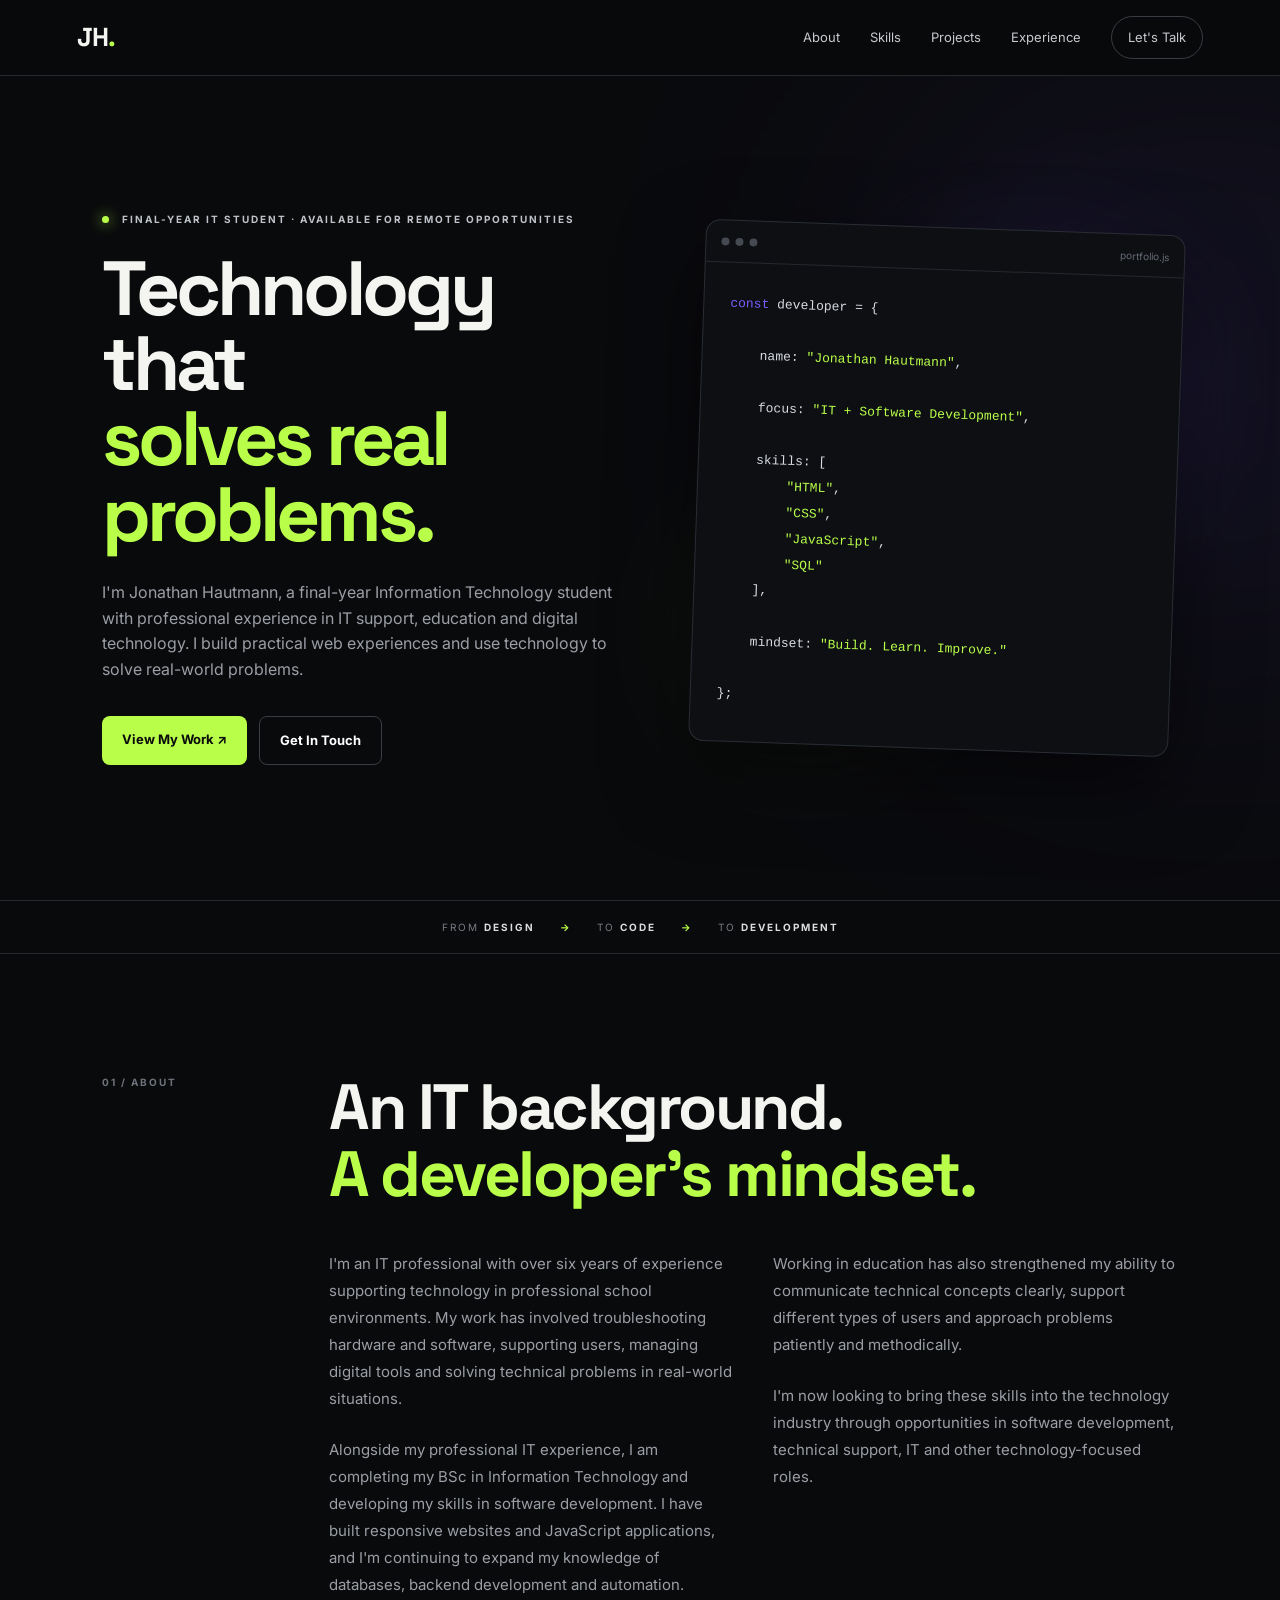
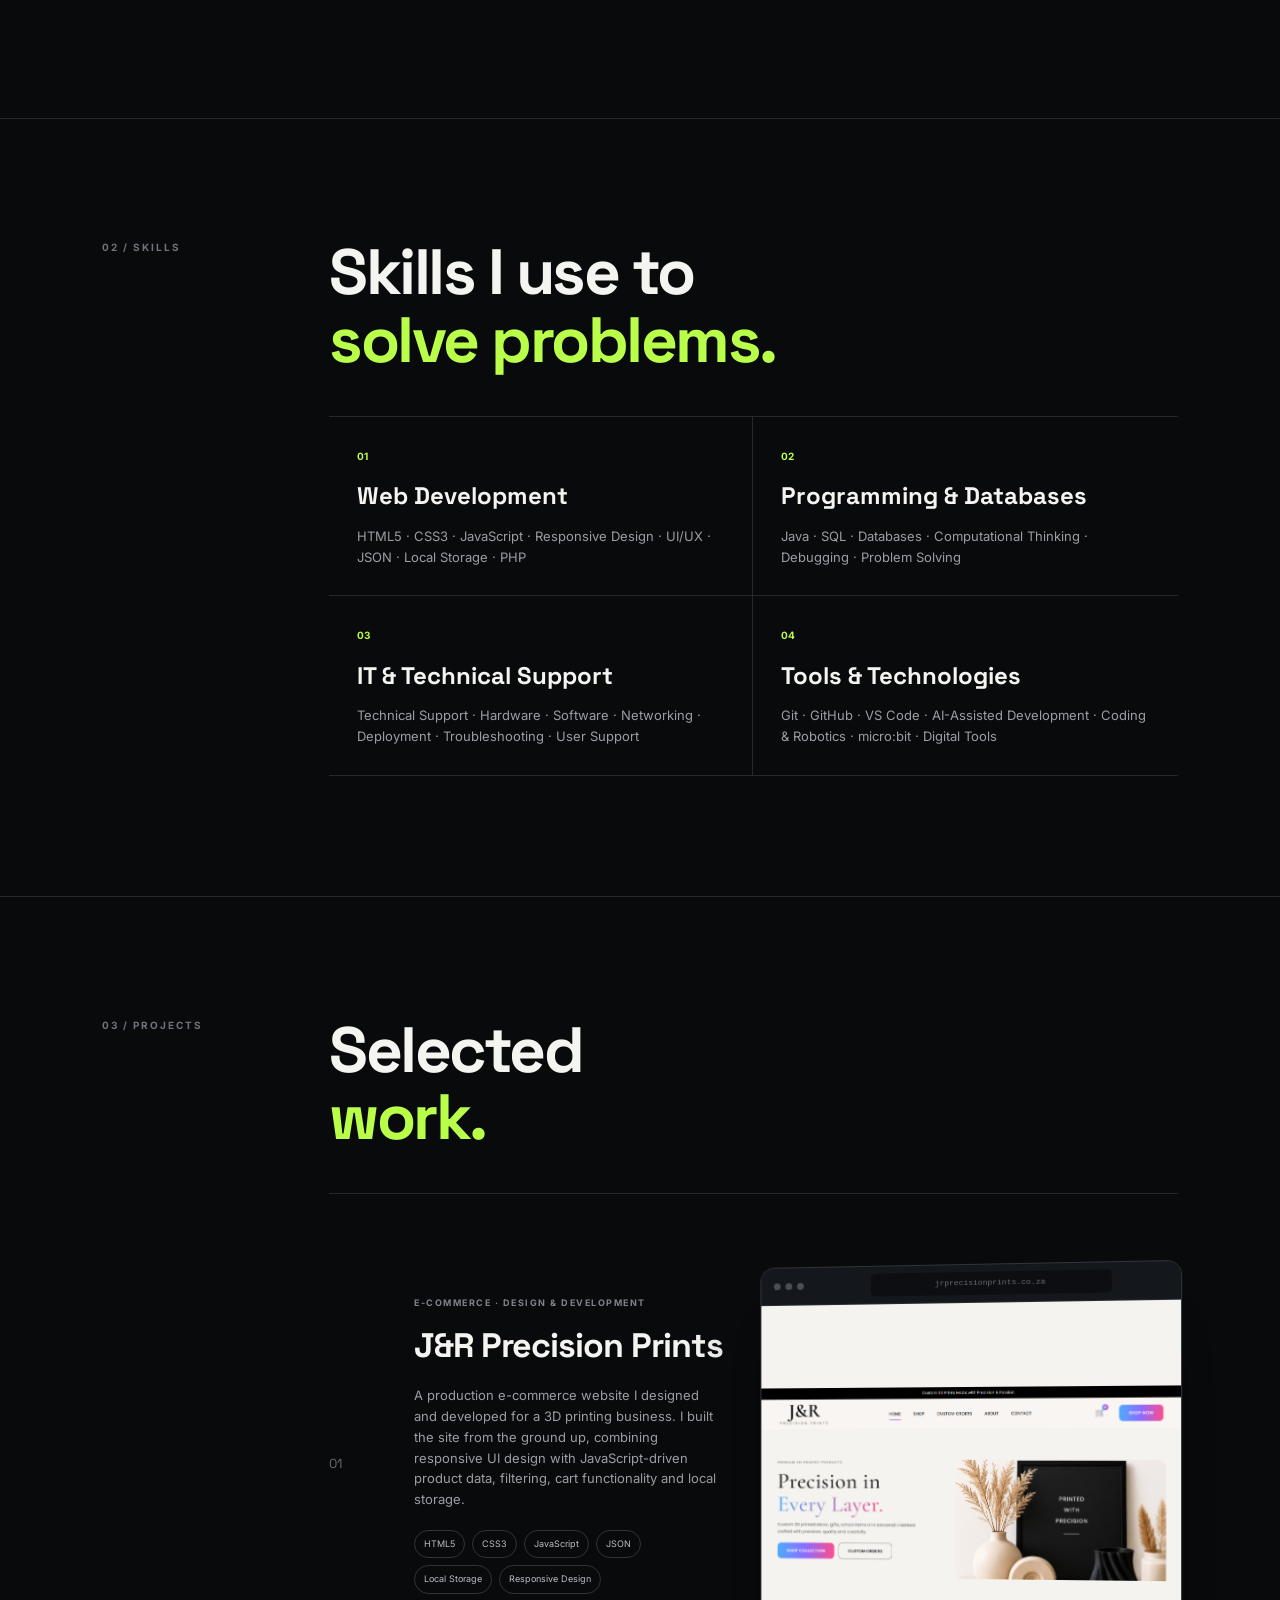
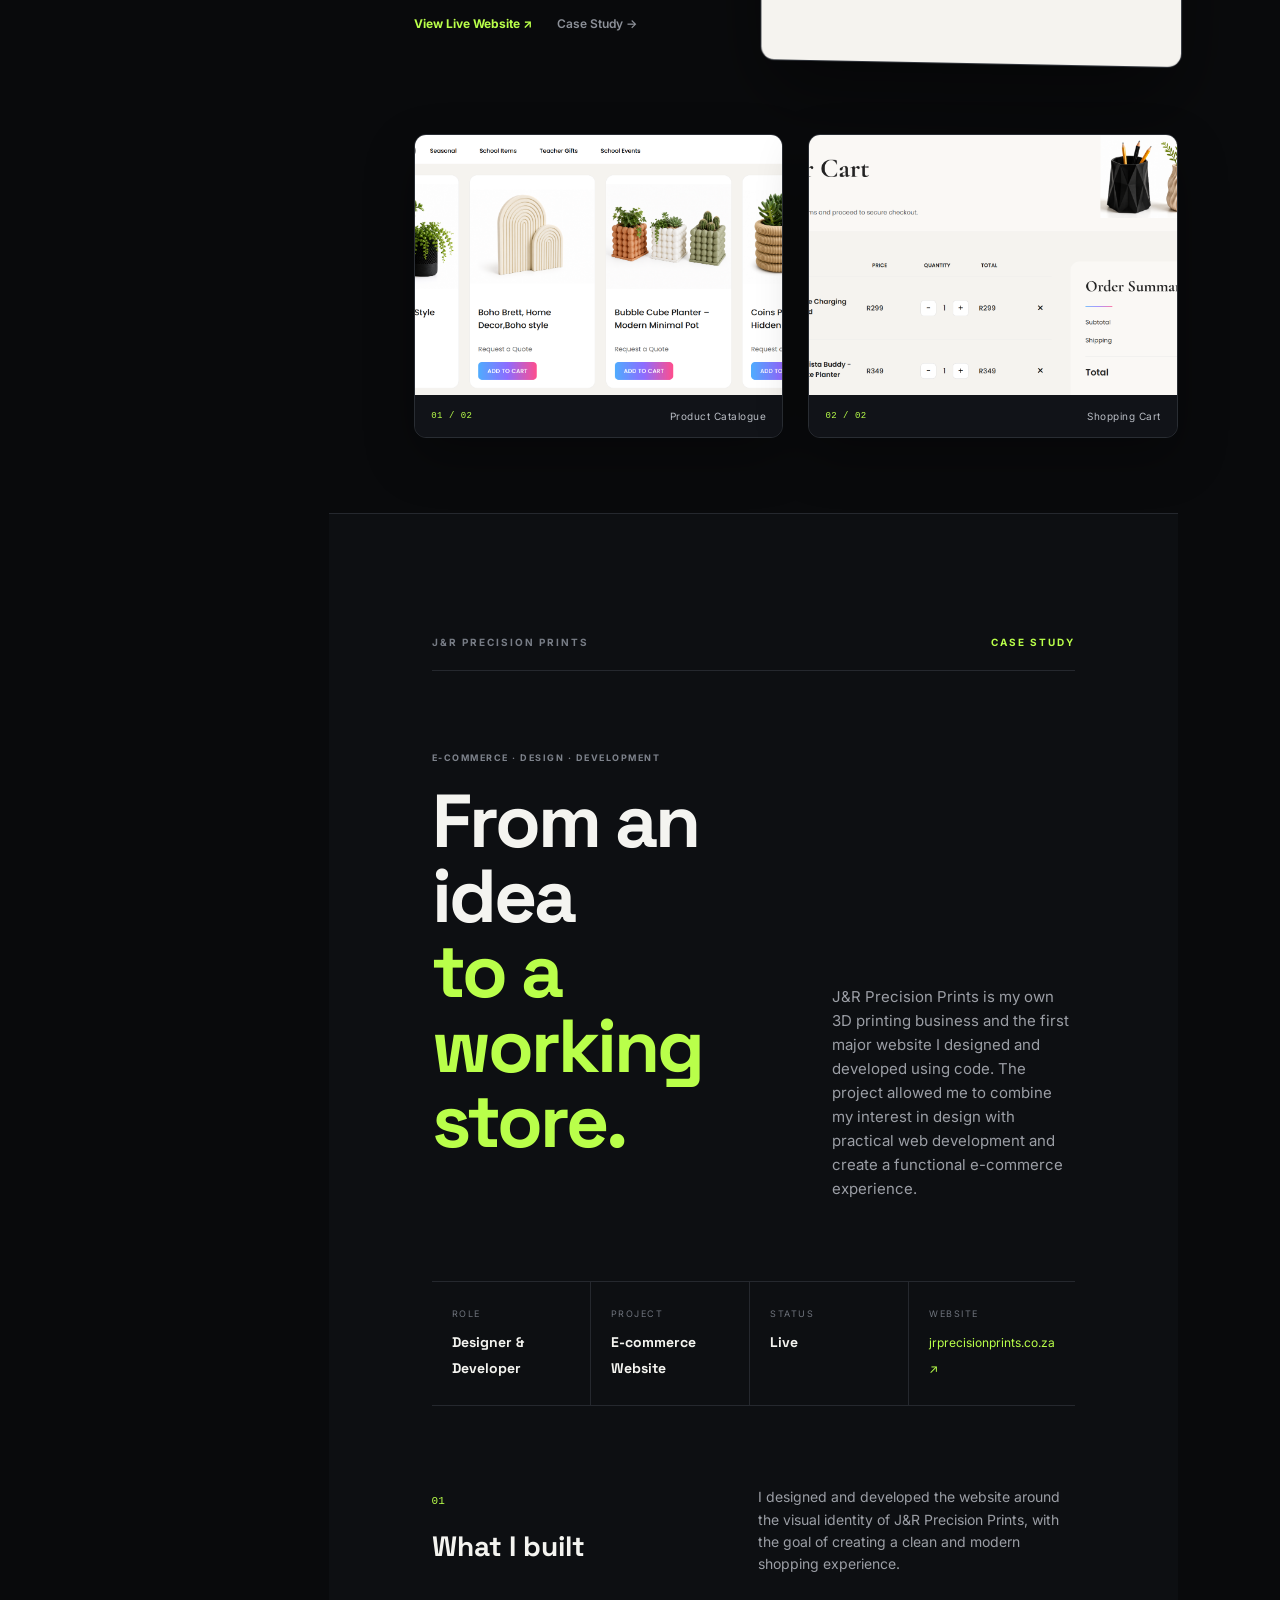
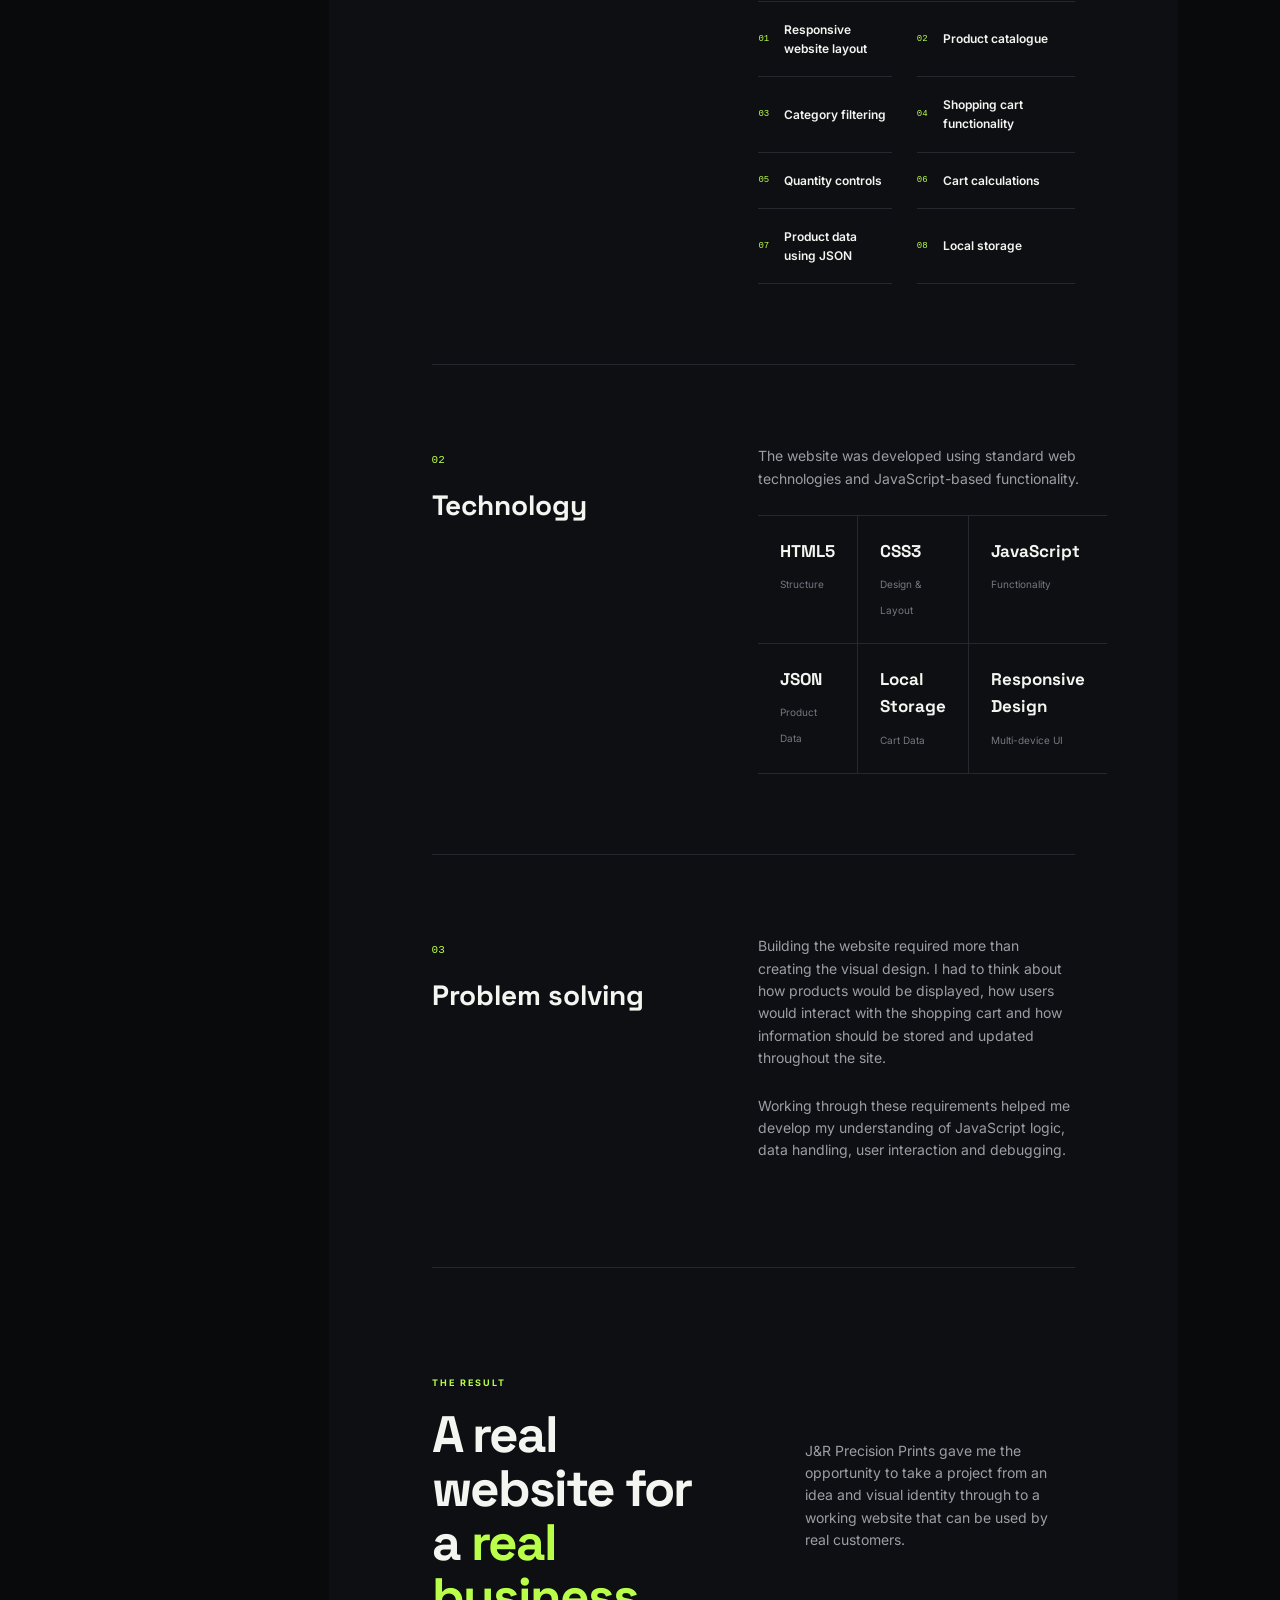
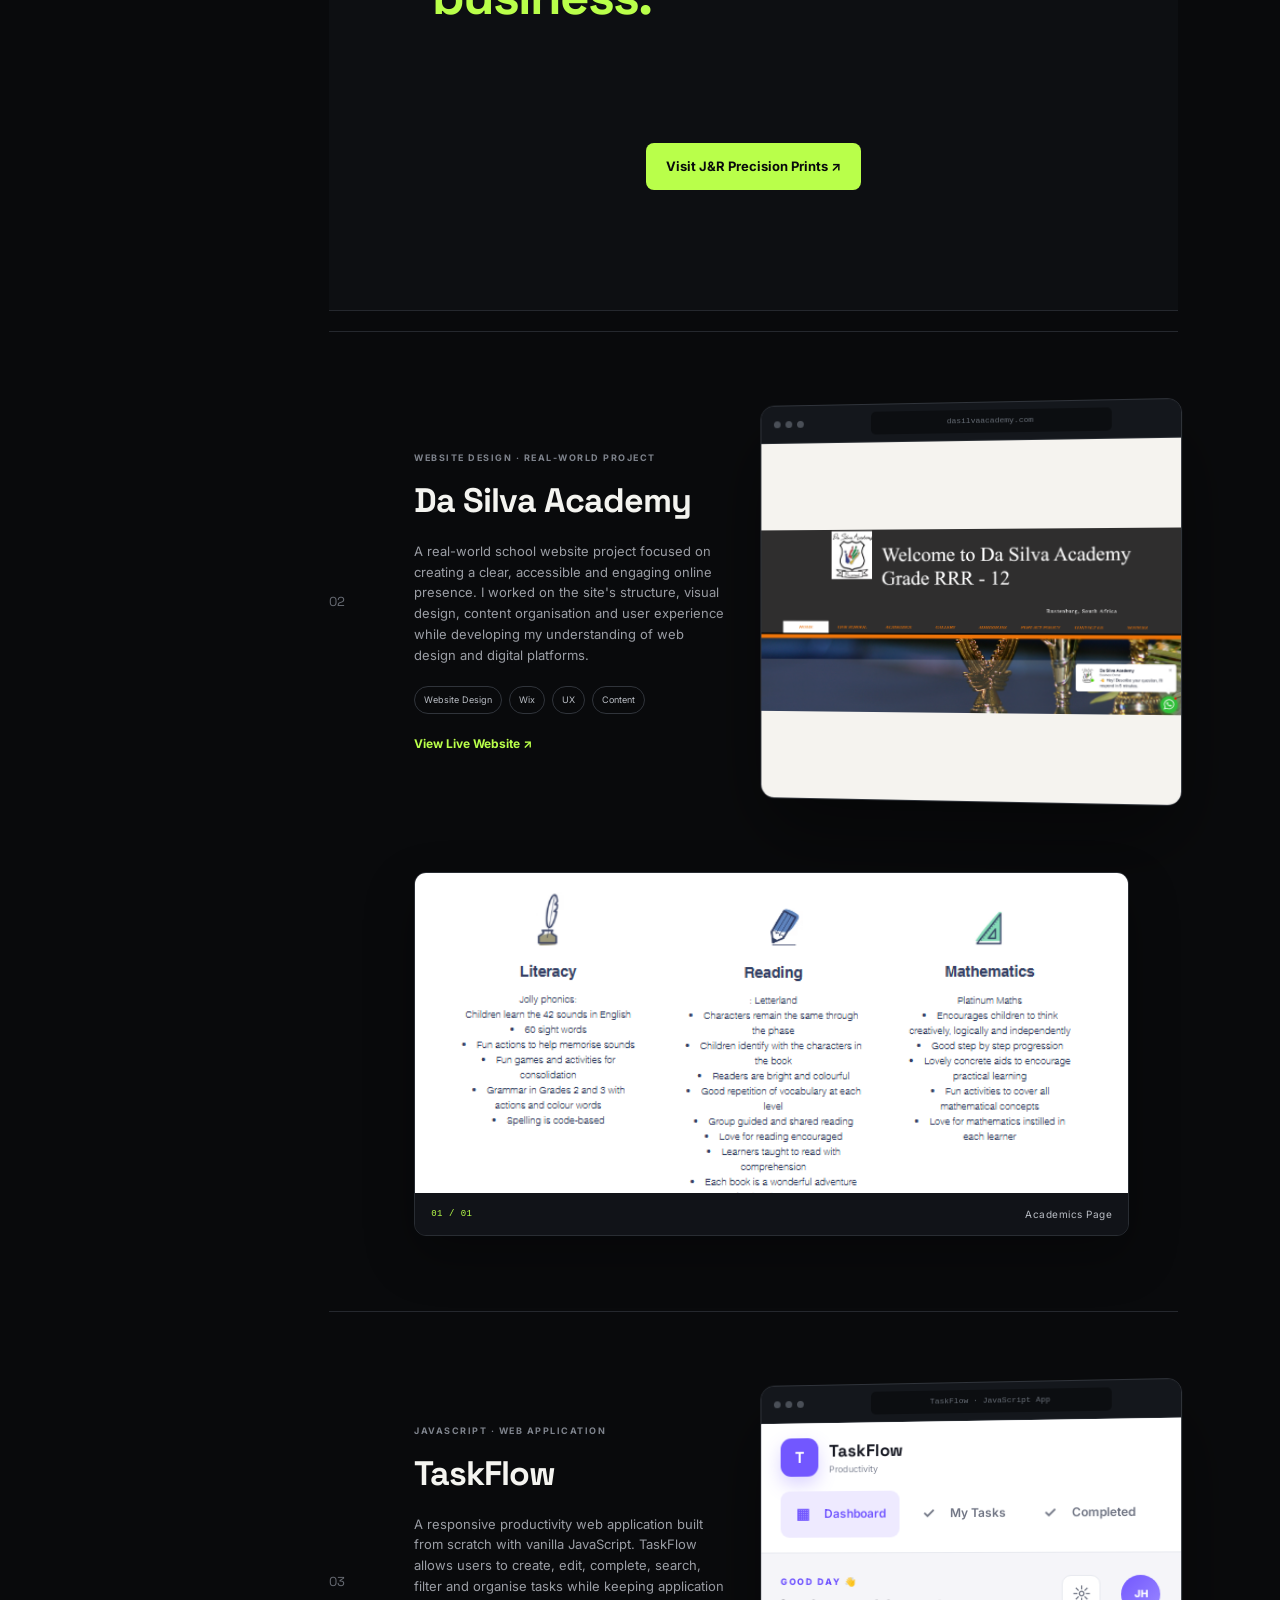
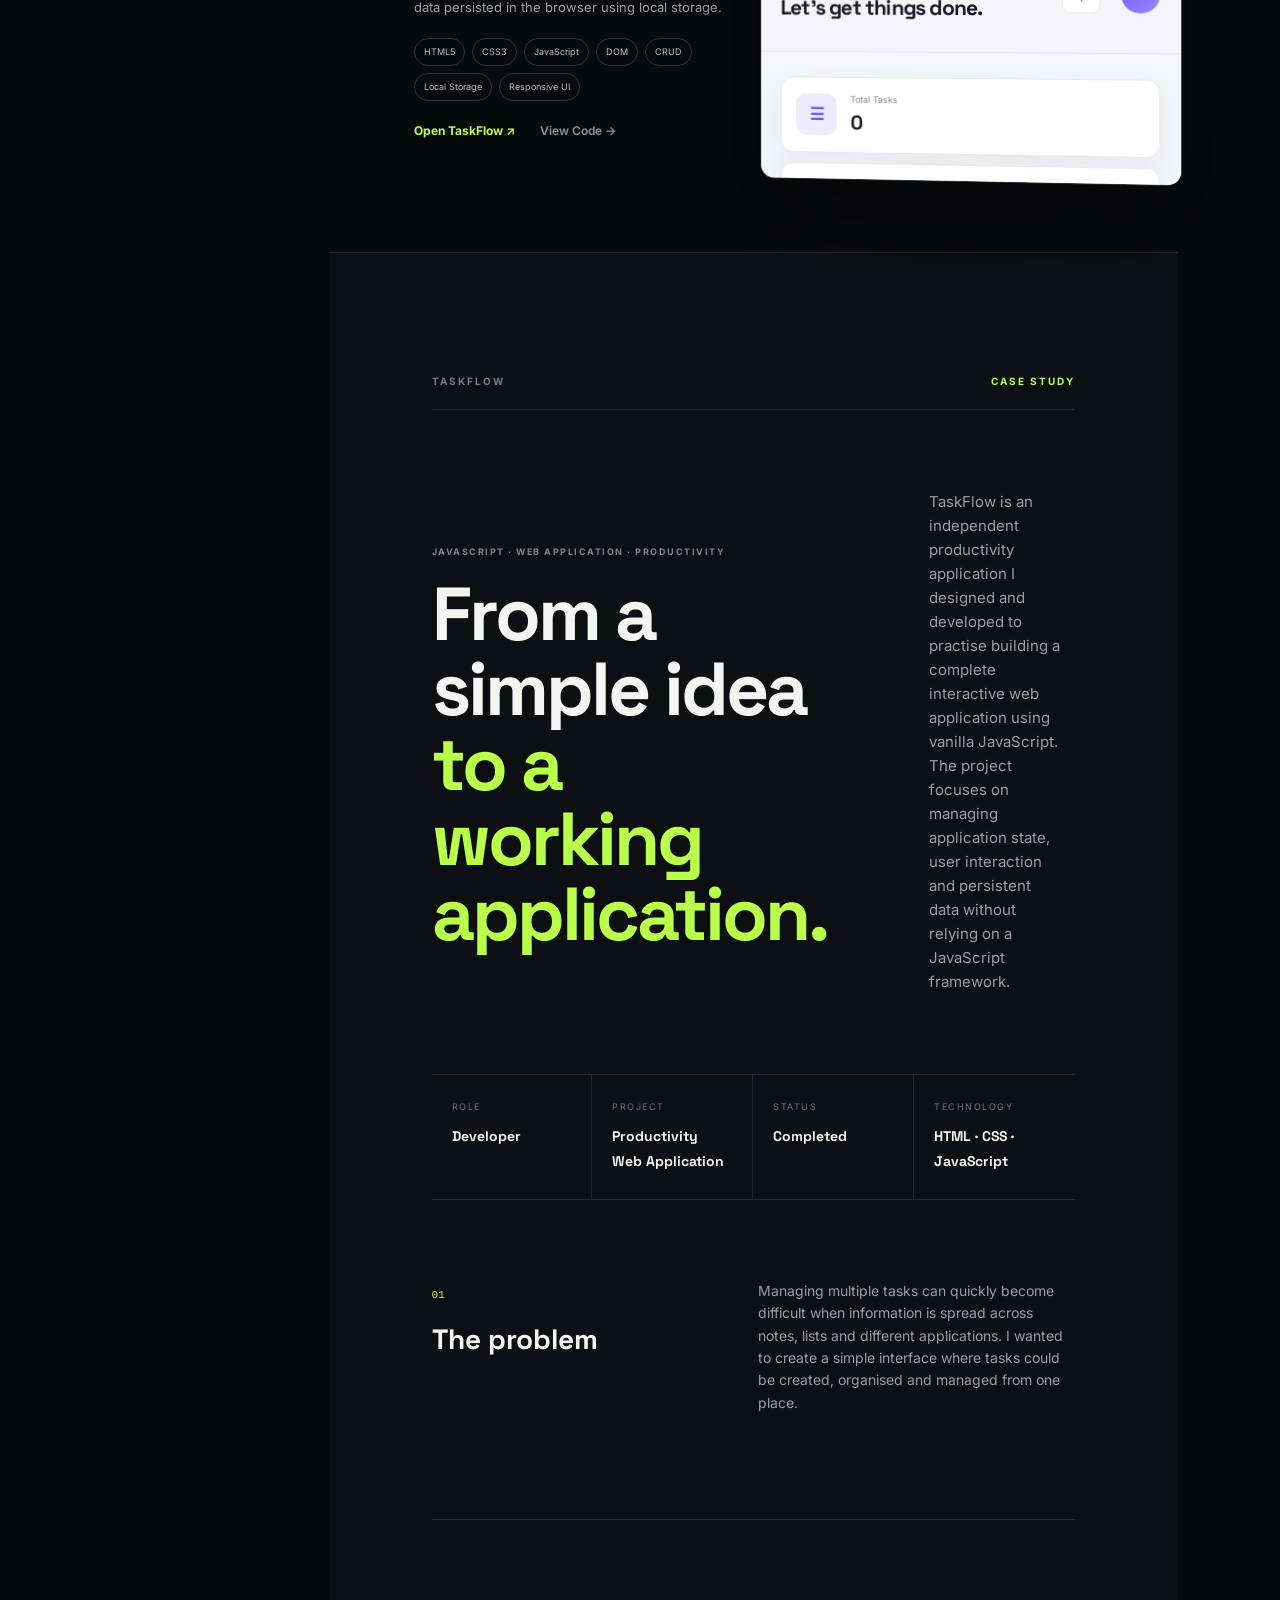
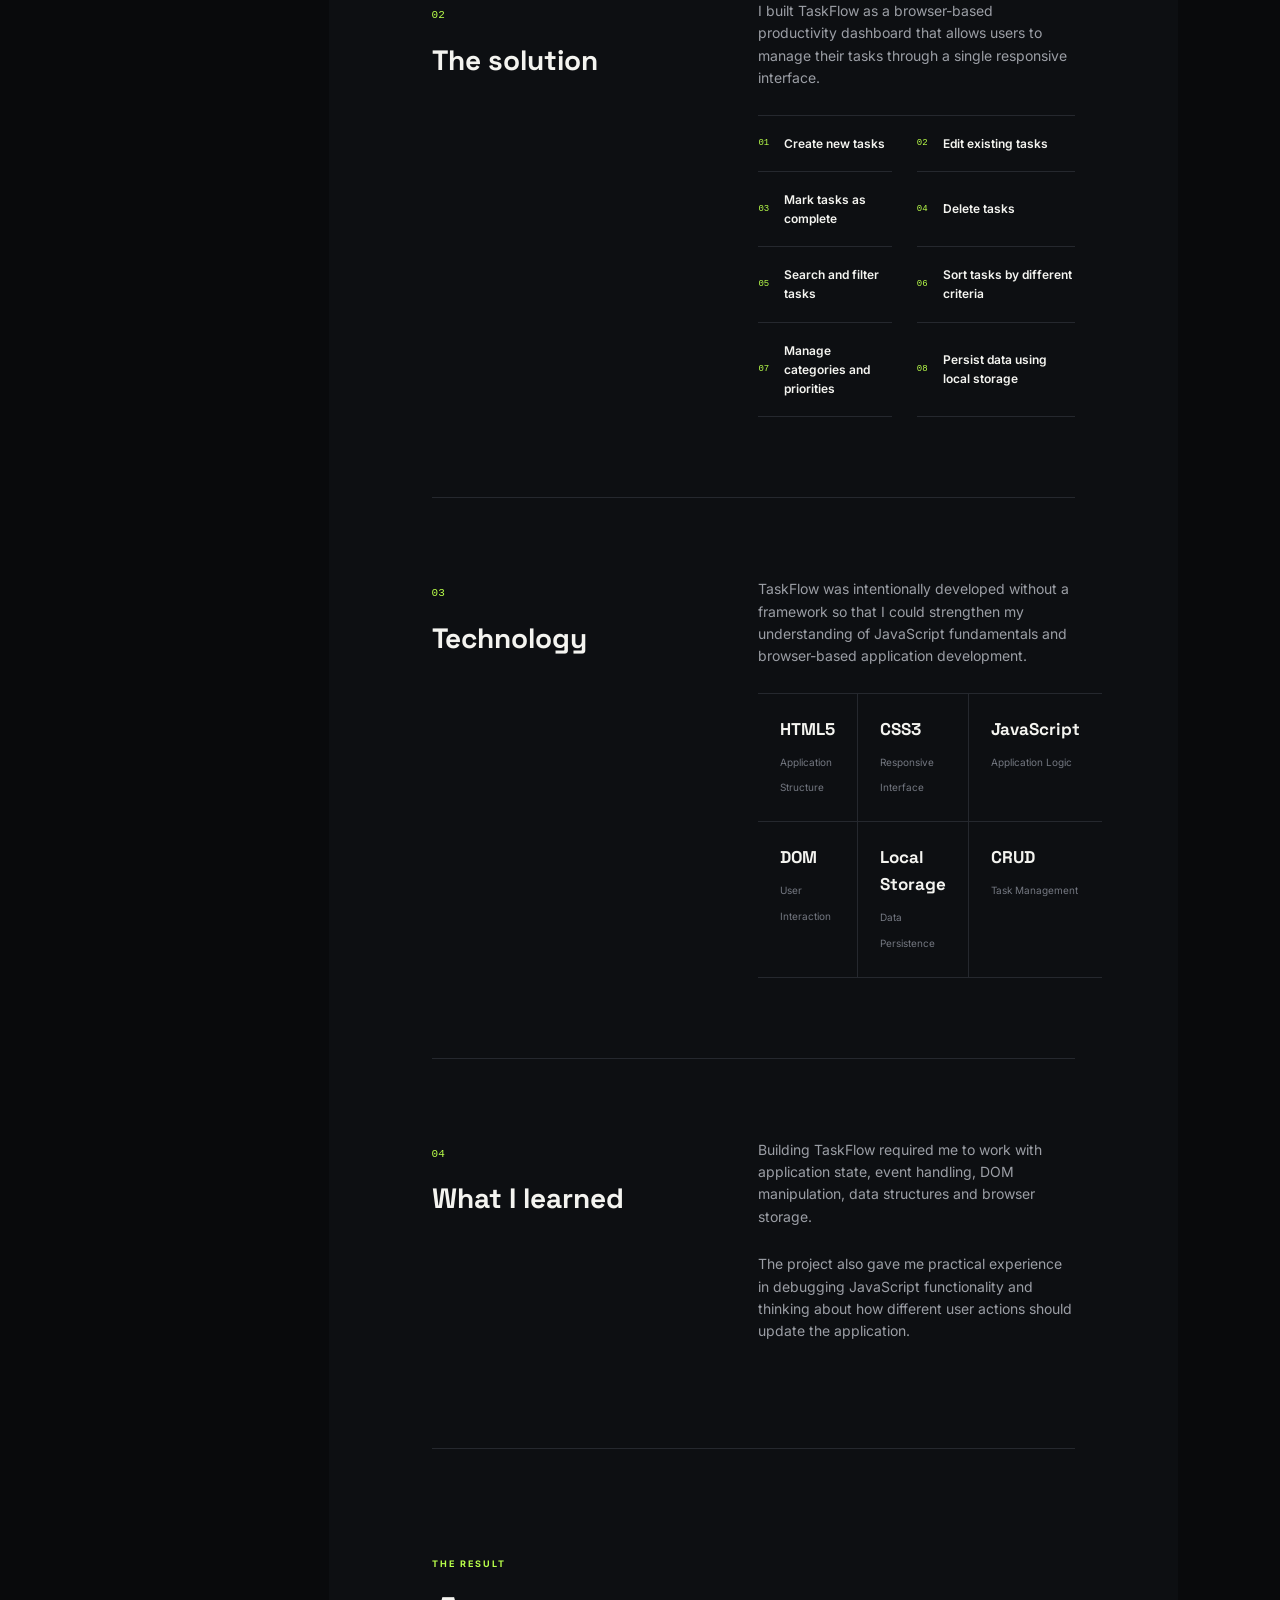
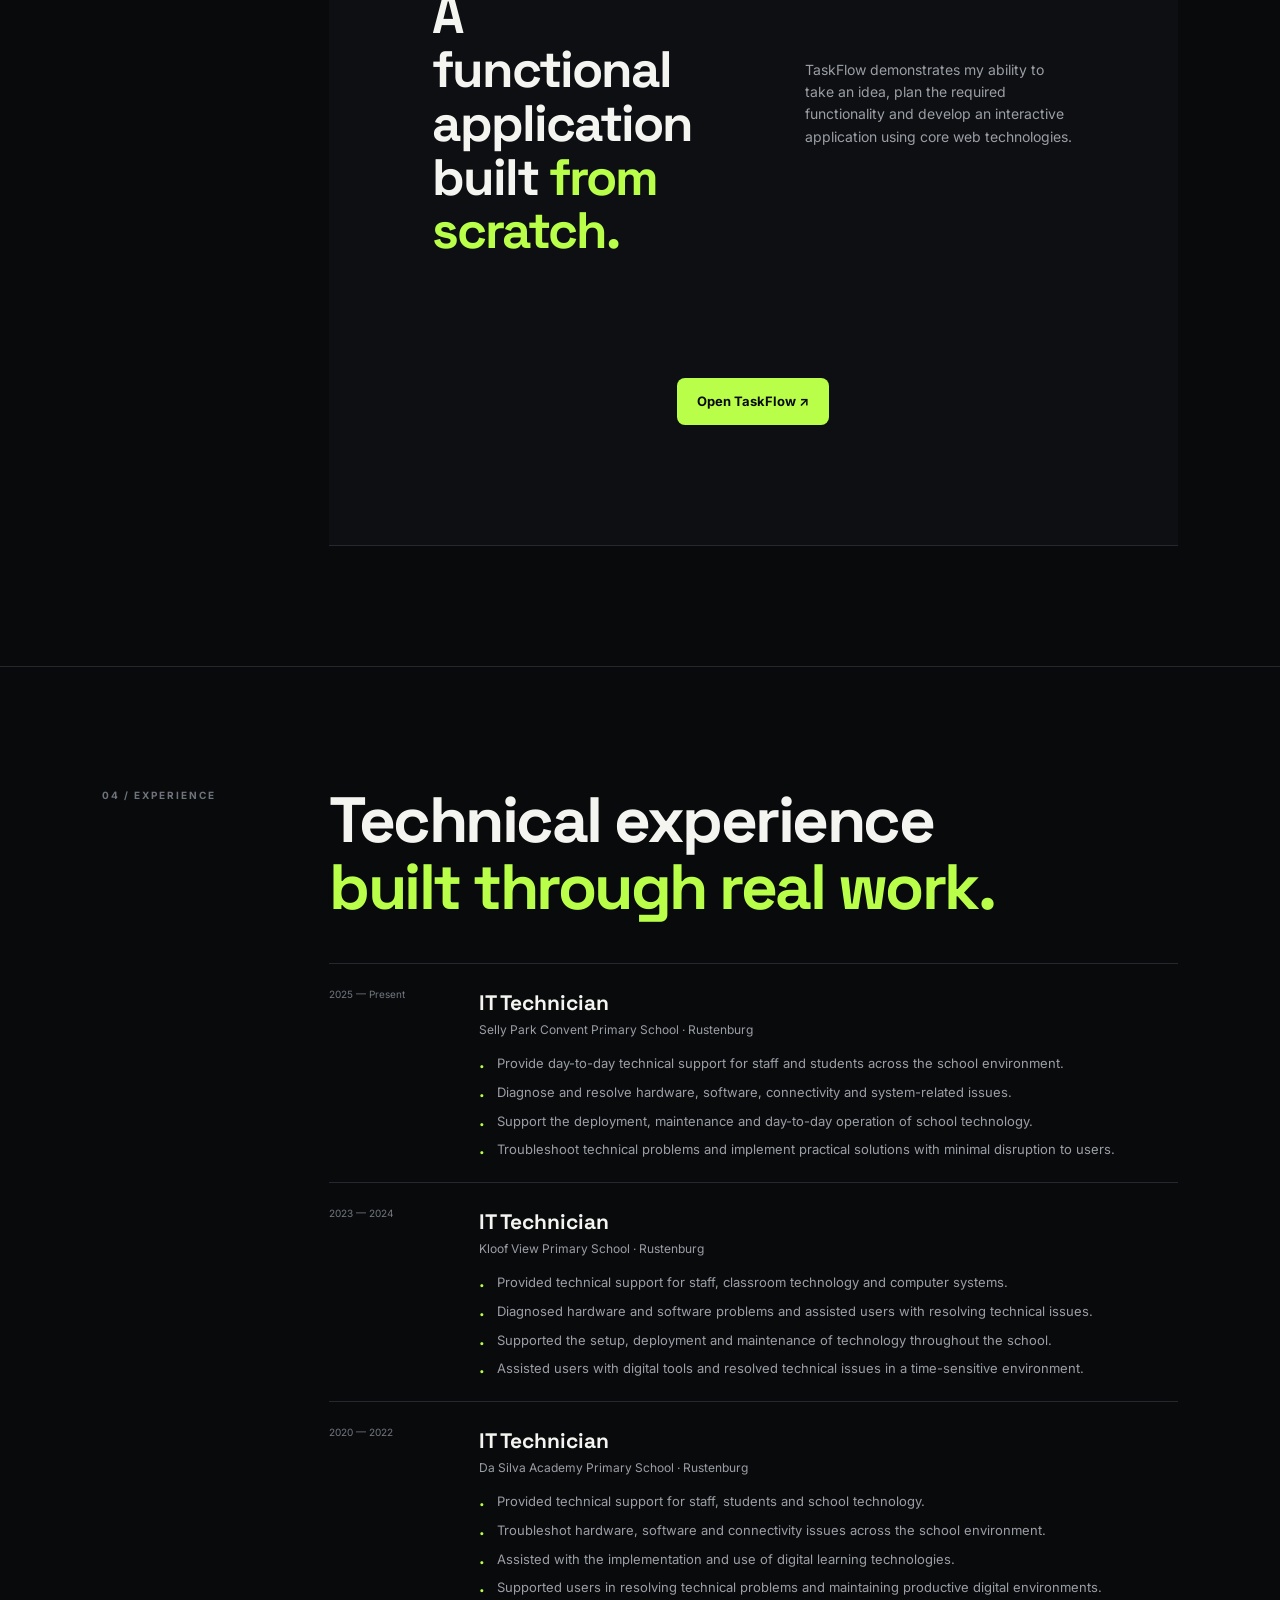
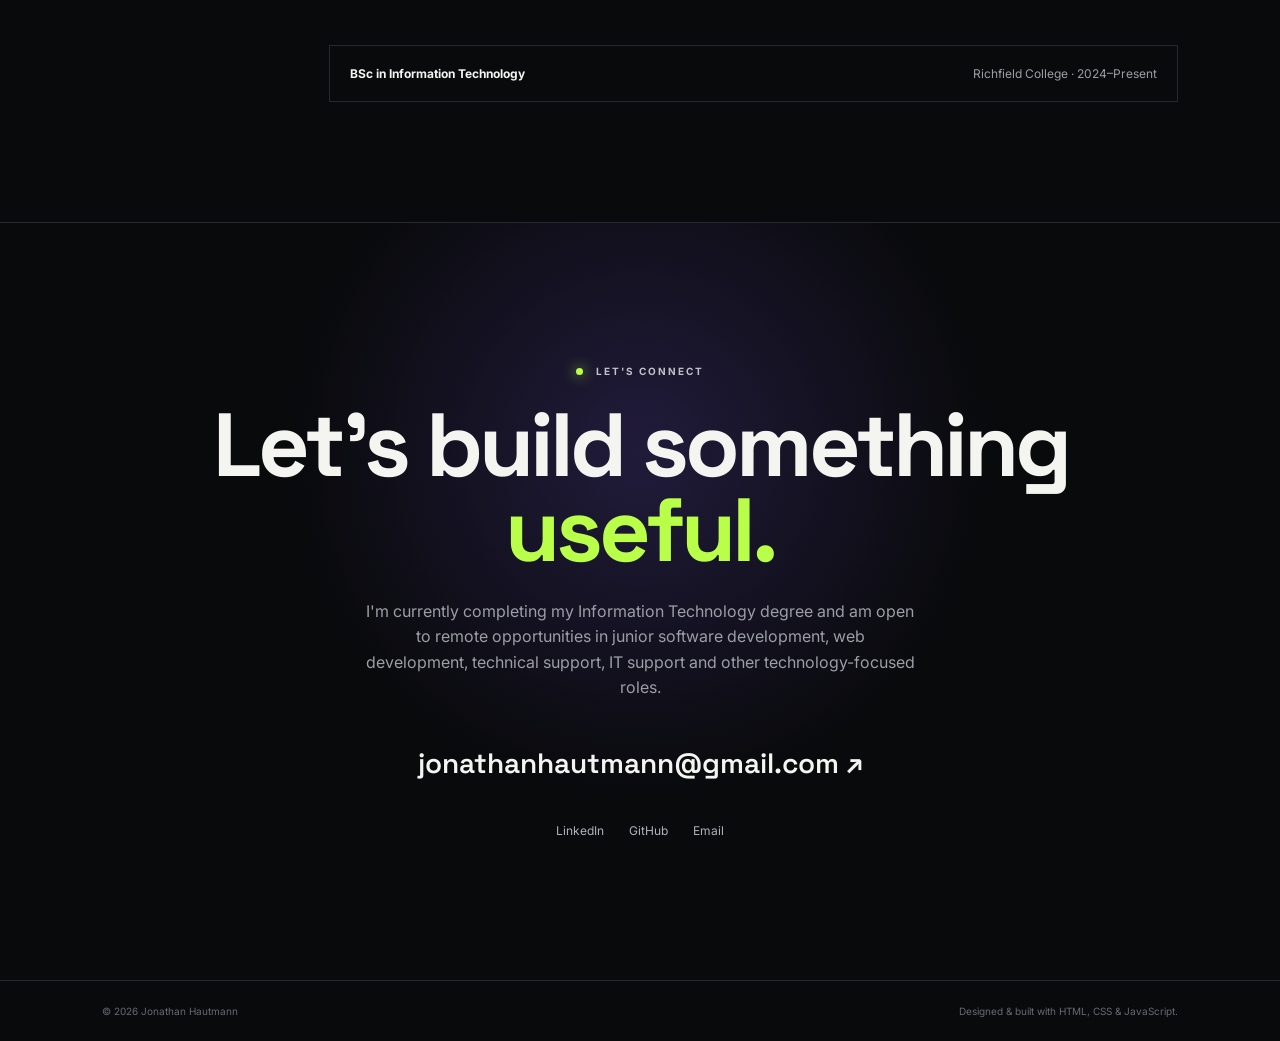
==== index.html @ 3f5b54e5 "Initial portfolio upload" ====
<!DOCTYPE html>
<html lang="en">

<head>
    <meta charset="UTF-8">

    <meta name="viewport" content="width=device-width, initial-scale=1.0">

    <meta name="description"
        content="Jonathan Hautmann — final-year Information Technology student, junior developer and technical support professional available for remote opportunities.">

    <title>Jonathan Hautmann | IT Student & Junior Developer</title>

    <!-- Google Fonts -->
    <link rel="preconnect" href="https://fonts.googleapis.com">
    <link rel="preconnect" href="https://fonts.gstatic.com" crossorigin>

    <link
        href="https://fonts.googleapis.com/css2?family=Inter:wght@400;500;600;700;800&family=Space+Grotesk:wght@500;600;700&display=swap"
        rel="stylesheet">

    <!-- Our CSS -->
    <link rel="stylesheet" href="css/style.css">
</head>

<body>

    <!-- =========================
         NAVIGATION
    ========================== -->

    <header class="navbar">

        <a href="#home" class="logo">
            JH<span>.</span>
        </a>

        <nav class="nav-links">

            <a href="#about">About</a>

            <a href="#skills">Skills</a>

            <a href="#projects">Projects</a>

            <a href="#experience">Experience</a>

            <a href="#contact" class="nav-button">
                Let's Talk
            </a>

        </nav>

        <button class="menu-button" aria-label="Open menu">
            ☰
        </button>

    </header>


    <!-- =========================
         HERO SECTION
    ========================== -->

    <main>

        <section id="home" class="hero">

            <div class="hero-content">

                <p class="eyebrow">
                    <span></span>
                    FINAL-YEAR IT STUDENT · AVAILABLE FOR REMOTE OPPORTUNITIES
                </p>

                <h1>
                    Technology that
                    <br>
                    <em>solves real problems.</em>
                </h1>

                <p class="hero-description">
                    I'm Jonathan Hautmann, a final-year Information Technology student
                    with professional experience in IT support, education and
                    digital technology. I build practical web experiences and
                    use technology to solve real-world problems.
                </p>

                <div class="hero-buttons">

                    <a href="#projects" class="button button-primary">
                        View My Work
                        <span>↗</span>
                    </a>

                    <a href="#contact" class="button button-secondary">
                        Get In Touch
                    </a>

                </div>

            </div>


            <!-- CODE CARD -->

            <div class="hero-code">

                <div class="glow glow-purple"></div>
                <div class="glow glow-green"></div>

                <div class="code-window">

                    <div class="code-header">

                        <div class="window-dots">
                            <span></span>
                            <span></span>
                            <span></span>
                        </div>

                        <span class="file-name">
                            portfolio.js
                        </span>

                    </div>

                    <div class="code-content">

<pre><code><span class="code-purple">const</span> developer = {

    name: <span class="code-green">"Jonathan Hautmann"</span>,

    focus: <span class="code-green">"IT + Software Development"</span>,

    skills: [
        <span class="code-green">"HTML"</span>,
        <span class="code-green">"CSS"</span>,
        <span class="code-green">"JavaScript"</span>,
        <span class="code-green">"SQL"</span>
    ],

    mindset: <span class="code-green">"Build. Learn. Improve."</span>

};</code></pre>

                    </div>

                </div>

            </div>

        </section>


        <!-- =========================
             INTRO STRIP
        ========================== -->

        <section class="intro-strip">

            <span>
                FROM <strong>DESIGN</strong>
            </span>

            <b>→</b>

            <span>
                TO <strong>CODE</strong>
            </span>

            <b>→</b>

            <span>
                TO <strong>DEVELOPMENT</strong>
            </span>

        </section>


        <!-- =========================
             ABOUT
        ========================== -->

        <section id="about" class="section">

    <div class="section-number">
        01 / ABOUT
    </div>

    <div class="section-content">

        <h2>
            An IT background.
            <br>
            <span>A developer's mindset.</span>
        </h2>

        <div class="about-grid">

            <div>

                <p>
                    I'm an IT professional with over six years of
                    experience supporting technology in professional
                    school environments. My work has involved
                    troubleshooting hardware and software, supporting
                    users, managing digital tools and solving technical
                    problems in real-world situations.
                </p>

                <p>
                    Alongside my professional IT experience, I am
                    completing my BSc in Information Technology and
                    developing my skills in software development. I have
                    built responsive websites and JavaScript applications,
                    and I'm continuing to expand my knowledge of databases,
                    backend development and automation.
                </p>

            </div>

            <div>

                <p>
                    Working in education has also strengthened my ability
                    to communicate technical concepts clearly, support
                    different types of users and approach problems
                    patiently and methodically.
                </p>

                <p>
                    I'm now looking to bring these skills into the
                    technology industry through opportunities in software
                    development, technical support, IT and other
                    technology-focused roles.
                </p>

            </div>

        </div>

    </div>

</section>


        <!-- =========================
     SKILLS
========================== -->

<section id="skills" class="section">

    <div class="section-number">
        02 / SKILLS
    </div>

    <div class="section-content">

        <h2>
            Skills I use to
            <br>
            <span>solve problems.</span>
        </h2>

        <div class="skills-grid">

            <!-- WEB DEVELOPMENT -->

            <div class="skill-card">

                <span class="skill-number">
                    01
                </span>

                <h3>
                    Web Development
                </h3>

                <p>
                    HTML5 · CSS3 · JavaScript · Responsive Design
                    · UI/UX · JSON · Local Storage · PHP
                </p>

            </div>


            <!-- PROGRAMMING & DATABASES -->

            <div class="skill-card">

                <span class="skill-number">
                    02
                </span>

                <h3>
                    Programming &amp; Databases
                </h3>

                <p>
                    Java · SQL · Databases · Computational Thinking
                    · Debugging · Problem Solving
                </p>

            </div>


            <!-- IT & TECHNICAL SUPPORT -->

            <div class="skill-card">

                <span class="skill-number">
                    03
                </span>

                <h3>
                    IT &amp; Technical Support
                </h3>

                <p>
                    Technical Support · Hardware · Software · Networking
                    · Deployment · Troubleshooting · User Support
                </p>

            </div>


            <!-- TOOLS & TECHNOLOGIES -->

            <div class="skill-card">

                <span class="skill-number">
                    04
                </span>

                <h3>
                    Tools &amp; Technologies
                </h3>

                <p>
                    Git · GitHub · VS Code · AI-Assisted Development
                    · Coding &amp; Robotics · micro:bit · Digital Tools
                </p>

            </div>

        </div>

    </div>

</section>


 <!-- =========================
     PROJECTS
========================== -->

<section id="projects" class="section projects-section">

    <div class="section-number">
        03 / PROJECTS
    </div>

    <div class="section-content">

        <h2>
            Selected
            <br>
            <span>work.</span>
        </h2>


        <!-- =========================================
             PROJECT 01 — J&R PRECISION PRINTS
        ========================================== -->

        <article class="project project-featured">

            <div class="project-number">
                01
            </div>

            <div class="project-info">

                <p class="project-type">
                    E-COMMERCE · DESIGN &amp; DEVELOPMENT
                </p>

                <h3>
                    J&amp;R Precision Prints
                </h3>

                <p>
                    A production e-commerce website I designed and developed
                    for a 3D printing business. I built the site from the ground
                    up, combining responsive UI design with JavaScript-driven
                    product data, filtering, cart functionality and local storage.
                </p>

                <div class="tags">

                    <span>HTML5</span>
                    <span>CSS3</span>
                    <span>JavaScript</span>
                    <span>JSON</span>
                    <span>Local Storage</span>
                    <span>Responsive Design</span>

                </div>

                <div class="project-buttons">

                    <a
                        href="https://jrprecisionprints.co.za/"
                        target="_blank"
                        rel="noopener noreferrer"
                        class="project-link"
                    >
                        View Live Website ↗
                    </a>

                    <a
                        href="#jr-case-study"
                        class="project-case-study"
                    >
                        Case Study →
                    </a>

                </div>

            </div>


            <!-- REAL WEBSITE SCREENSHOT -->

            <div class="project-showcase">

                <div class="browser-frame">

                    <div class="browser-top">

                        <div class="browser-dots">
                            <span></span>
                            <span></span>
                            <span></span>
                        </div>

                        <div class="browser-address">
                            jrprecisionprints.co.za
                        </div>

                    </div>

                    <div class="browser-screen">

                        <img
                            src="images/projects/jr-precision-prints/homepage.png"
                            alt="J&R Precision Prints website homepage"
                            loading="lazy"
                        >

                    </div>

                </div>

            </div>

        </article>


        <!-- =========================================
             J&R SUPPORTING SCREENS
        ========================================== -->

        <div class="supporting-project-images">

            <div class="support-image">

                <img
                    src="images/projects/jr-precision-prints/product.png"
                    alt="J&R Precision Prints product catalogue"
                    loading="lazy"
                >

                <div class="support-caption">
                    <span>01 / 02</span>
                    Product Catalogue
                </div>

            </div>


            <div class="support-image">

                <img
                    src="images/projects/jr-precision-prints/cart.png"
                    alt="J&R Precision Prints shopping cart"
                    loading="lazy"
                >

                <div class="support-caption">
                    <span>02 / 02</span>
                    Shopping Cart
                </div>

            </div>

        </div>


        <!-- =========================================
             J&R CASE STUDY
        ========================================== -->

        <section id="jr-case-study" class="case-study">

            <div class="case-study-label">
                J&amp;R PRECISION PRINTS
                <span>CASE STUDY</span>
            </div>


            <div class="case-study-intro">

                <div>

                    <p class="case-study-type">
                        E-COMMERCE · DESIGN · DEVELOPMENT
                    </p>

                    <h2>
                        From an idea
                        <br>
                        <span>to a working store.</span>
                    </h2>

                </div>


                <p class="case-study-description">

                    J&amp;R Precision Prints is my own 3D printing business and
                    the first major website I designed and developed using
                    code. The project allowed me to combine my interest in
                    design with practical web development and create a
                    functional e-commerce experience.

                </p>

            </div>


            <!-- PROJECT OVERVIEW -->

            <div class="case-study-overview">

                <div class="overview-item">

                    <span>
                        ROLE
                    </span>

                    <strong>
                        Designer &amp; Developer
                    </strong>

                </div>


                <div class="overview-item">

                    <span>
                        PROJECT
                    </span>

                    <strong>
                        E-commerce Website
                    </strong>

                </div>


                <div class="overview-item">

                    <span>
                        STATUS
                    </span>

                    <strong>
                        Live
                    </strong>

                </div>


                <div class="overview-item">

                    <span>
                        WEBSITE
                    </span>

                    <a
                        href="https://jrprecisionprints.co.za/"
                        target="_blank"
                        rel="noopener noreferrer"
                    >
                        jrprecisionprints.co.za ↗
                    </a>

                </div>

            </div>


            <!-- WHAT I BUILT -->

            <div class="case-study-grid">

                <div class="case-study-heading">

                    <span>
                        01
                    </span>

                    <h3>
                        What I built
                    </h3>

                </div>


                <div class="case-study-content">

                    <p>
                        I designed and developed the website around the
                        visual identity of J&amp;R Precision Prints, with the
                        goal of creating a clean and modern shopping
                        experience.
                    </p>


                    <div class="feature-list">

                        <div>
                            <span>01</span>
                            <strong>Responsive website layout</strong>
                        </div>

                        <div>
                            <span>02</span>
                            <strong>Product catalogue</strong>
                        </div>

                        <div>
                            <span>03</span>
                            <strong>Category filtering</strong>
                        </div>

                        <div>
                            <span>04</span>
                            <strong>Shopping cart functionality</strong>
                        </div>

                        <div>
                            <span>05</span>
                            <strong>Quantity controls</strong>
                        </div>

                        <div>
                            <span>06</span>
                            <strong>Cart calculations</strong>
                        </div>

                        <div>
                            <span>07</span>
                            <strong>Product data using JSON</strong>
                        </div>

                        <div>
                            <span>08</span>
                            <strong>Local storage</strong>
                        </div>

                    </div>

                </div>

            </div>


            <!-- TECHNOLOGY -->

            <div class="case-study-grid">

                <div class="case-study-heading">

                    <span>
                        02
                    </span>

                    <h3>
                        Technology
                    </h3>

                </div>


                <div class="case-study-content">

                    <p>
                        The website was developed using standard web
                        technologies and JavaScript-based functionality.
                    </p>


                    <div class="technology-grid">

                        <div>
                            <strong>HTML5</strong>
                            <span>Structure</span>
                        </div>

                        <div>
                            <strong>CSS3</strong>
                            <span>Design &amp; Layout</span>
                        </div>

                        <div>
                            <strong>JavaScript</strong>
                            <span>Functionality</span>
                        </div>

                        <div>
                            <strong>JSON</strong>
                            <span>Product Data</span>
                        </div>

                        <div>
                            <strong>Local Storage</strong>
                            <span>Cart Data</span>
                        </div>

                        <div>
                            <strong>Responsive Design</strong>
                            <span>Multi-device UI</span>
                        </div>

                    </div>

                </div>

            </div>


            <!-- PROBLEM SOLVING -->

            <div class="case-study-grid">

                <div class="case-study-heading">

                    <span>
                        03
                    </span>

                    <h3>
                        Problem solving
                    </h3>

                </div>


                <div class="case-study-content">

                    <p>

                        Building the website required more than creating
                        the visual design. I had to think about how products
                        would be displayed, how users would interact with
                        the shopping cart and how information should be
                        stored and updated throughout the site.

                    </p>

                    <p>

                        Working through these requirements helped me develop
                        my understanding of JavaScript logic, data handling,
                        user interaction and debugging.

                    </p>

                </div>

            </div>


            <!-- RESULT -->

            <div class="case-study-result">

                <div>

                    <span>
                        THE RESULT
                    </span>

                    <h3>
                        A real website for a
                        <em>real business.</em>
                    </h3>

                </div>


                <p>

                    J&amp;R Precision Prints gave me the opportunity to take a
                    project from an idea and visual identity through to a
                    working website that can be used by real customers.

                </p>

            </div>


            <!-- CASE STUDY BUTTON -->

            <div class="case-study-footer">

                <a
                    href="https://jrprecisionprints.co.za/"
                    target="_blank"
                    rel="noopener noreferrer"
                    class="button button-primary"
                >
                    Visit J&amp;R Precision Prints
                    <span>↗</span>
                </a>

            </div>

        </section>


        <!-- =========================================
             PROJECT 02 — DA SILVA ACADEMY
        ========================================== -->

        <article class="project project-featured da-project">

            <div class="project-number">
                02
            </div>

            <div class="project-info">

                <p class="project-type">
                    WEBSITE DESIGN · REAL-WORLD PROJECT
                </p>

                <h3>
                    Da Silva Academy
                </h3>

                <p>
                    A real-world school website project focused on creating
                    a clear, accessible and engaging online presence. I worked
                    on the site's structure, visual design, content organisation
                    and user experience while developing my understanding of
                    web design and digital platforms.
                </p>

                <div class="tags">

                    <span>Website Design</span>
                    <span>Wix</span>
                    <span>UX</span>
                    <span>Content</span>

                </div>

                <div class="project-buttons">

                    <a
                        href="https://www.dasilvaacademy.com/"
                        target="_blank"
                        rel="noopener noreferrer"
                        class="project-link"
                    >
                        View Live Website ↗
                    </a>

                </div>

            </div>


            <!-- REAL WEBSITE SCREENSHOT -->

            <div class="project-showcase">

                <div class="browser-frame">

                    <div class="browser-top">

                        <div class="browser-dots">
                            <span></span>
                            <span></span>
                            <span></span>
                        </div>

                        <div class="browser-address">
                            dasilvaacademy.com
                        </div>

                    </div>

                    <div class="browser-screen">

                        <img
                            src="images/projects/da-silva-academy/homepage.png"
                            alt="Da Silva Academy website homepage"
                            loading="lazy"
                        >

                    </div>

                </div>

            </div>

        </article>


        <!-- =========================================
             DA SILVA SUPPORTING SCREEN
        ========================================== -->

        <div class="single-support-image">

            <div class="support-image">

                <img
                    src="images/projects/da-silva-academy/academics.png"
                    alt="Da Silva Academy academics page"
                    loading="lazy"
                >

                <div class="support-caption">
                    <span>01 / 01</span>
                    Academics Page
                </div>

            </div>

        </div>


        <!-- =========================================
             PROJECT 03 — TASKFLOW
        ========================================== -->

        <article class="project project-featured taskflow-project">

            <div class="project-number">
                03
            </div>

            <div class="project-info">

                <p class="project-type">
                    JAVASCRIPT · WEB APPLICATION
                </p>

                <h3>
                    TaskFlow
                </h3>

                <p>
                    A responsive productivity web application built from
                    scratch with vanilla JavaScript. TaskFlow allows users
                    to create, edit, complete, search, filter and organise
                    tasks while keeping application data persisted in the
                    browser using local storage.
                </p>

                <div class="tags">

                    <span>HTML5</span>
                    <span>CSS3</span>
                    <span>JavaScript</span>
                    <span>DOM</span>
                    <span>CRUD</span>
                    <span>Local Storage</span>
                    <span>Responsive UI</span>

                </div>

                <div class="project-buttons">

                    <a
                        href="projects/taskflow/index.html"
                        target="_blank"
                        rel="noopener noreferrer"
                        class="project-link"
                    >
                        Open TaskFlow ↗
                    </a>

                    <!-- ADD YOUR REAL GITHUB URL HERE -->

                    <a
                        href="#"
                        class="project-case-study"
                        title="GitHub repository coming soon"
                    >
                        View Code →
                    </a>

                </div>

            </div>


            <!-- TASKFLOW PREVIEW -->

            <div class="project-showcase">

                <div class="browser-frame">

                    <div class="browser-top">

                        <div class="browser-dots">

                            <span></span>
                            <span></span>
                            <span></span>

                        </div>

                        <div class="browser-address">
                            TaskFlow · JavaScript App
                        </div>

                    </div>


                    <div class="browser-screen taskflow-preview">

                        <iframe
                            src="projects/taskflow/index.html"
                            title="TaskFlow productivity dashboard"
                            loading="lazy"
                        ></iframe>

                    </div>

                </div>

            </div>

        </article>


        <!-- =========================================
             TASKFLOW CASE STUDY
        ========================================== -->

        <section id="taskflow-case-study" class="case-study taskflow-case-study">

            <div class="case-study-label">
                TASKFLOW
                <span>CASE STUDY</span>
            </div>


            <div class="case-study-intro">

                <div>

                    <p class="case-study-type">
                        JAVASCRIPT · WEB APPLICATION · PRODUCTIVITY
                    </p>

                    <h2>
                        From a simple idea
                        <br>
                        <span>to a working application.</span>
                    </h2>

                </div>


                <p class="case-study-description">

                    TaskFlow is an independent productivity application
                    I designed and developed to practise building a
                    complete interactive web application using vanilla
                    JavaScript. The project focuses on managing application
                    state, user interaction and persistent data without
                    relying on a JavaScript framework.

                </p>

            </div>


            <!-- PROJECT OVERVIEW -->

            <div class="case-study-overview">

                <div class="overview-item">

                    <span>
                        ROLE
                    </span>

                    <strong>
                        Developer
                    </strong>

                </div>


                <div class="overview-item">

                    <span>
                        PROJECT
                    </span>

                    <strong>
                        Productivity Web Application
                    </strong>

                </div>


                <div class="overview-item">

                    <span>
                        STATUS
                    </span>

                    <strong>
                        Completed
                    </strong>

                </div>


                <div class="overview-item">

                    <span>
                        TECHNOLOGY
                    </span>

                    <strong>
                        HTML · CSS · JavaScript
                    </strong>

                </div>

            </div>


            <!-- THE PROBLEM -->

            <div class="case-study-grid">

                <div class="case-study-heading">

                    <span>
                        01
                    </span>

                    <h3>
                        The problem
                    </h3>

                </div>


                <div class="case-study-content">

                    <p>

                        Managing multiple tasks can quickly become difficult
                        when information is spread across notes, lists and
                        different applications. I wanted to create a simple
                        interface where tasks could be created, organised
                        and managed from one place.

                    </p>

                </div>

            </div>


            <!-- THE SOLUTION -->

            <div class="case-study-grid">

                <div class="case-study-heading">

                    <span>
                        02
                    </span>

                    <h3>
                        The solution
                    </h3>

                </div>


                <div class="case-study-content">

                    <p>

                        I built TaskFlow as a browser-based productivity
                        dashboard that allows users to manage their tasks
                        through a single responsive interface.

                    </p>


                    <div class="feature-list">

                        <div>
                            <span>01</span>
                            <strong>Create new tasks</strong>
                        </div>

                        <div>
                            <span>02</span>
                            <strong>Edit existing tasks</strong>
                        </div>

                        <div>
                            <span>03</span>
                            <strong>Mark tasks as complete</strong>
                        </div>

                        <div>
                            <span>04</span>
                            <strong>Delete tasks</strong>
                        </div>

                        <div>
                            <span>05</span>
                            <strong>Search and filter tasks</strong>
                        </div>

                        <div>
                            <span>06</span>
                            <strong>Sort tasks by different criteria</strong>
                        </div>

                        <div>
                            <span>07</span>
                            <strong>Manage categories and priorities</strong>
                        </div>

                        <div>
                            <span>08</span>
                            <strong>Persist data using local storage</strong>
                        </div>

                    </div>

                </div>

            </div>


            <!-- TECHNOLOGY -->

            <div class="case-study-grid">

                <div class="case-study-heading">

                    <span>
                        03
                    </span>

                    <h3>
                        Technology
                    </h3>

                </div>


                <div class="case-study-content">

                    <p>

                        TaskFlow was intentionally developed without
                        a framework so that I could strengthen my
                        understanding of JavaScript fundamentals and
                        browser-based application development.

                    </p>


                    <div class="technology-grid">

                        <div>
                            <strong>HTML5</strong>
                            <span>Application Structure</span>
                        </div>

                        <div>
                            <strong>CSS3</strong>
                            <span>Responsive Interface</span>
                        </div>

                        <div>
                            <strong>JavaScript</strong>
                            <span>Application Logic</span>
                        </div>

                        <div>
                            <strong>DOM</strong>
                            <span>User Interaction</span>
                        </div>

                        <div>
                            <strong>Local Storage</strong>
                            <span>Data Persistence</span>
                        </div>

                        <div>
                            <strong>CRUD</strong>
                            <span>Task Management</span>
                        </div>

                    </div>

                </div>

            </div>


            <!-- PROBLEM SOLVING -->

            <div class="case-study-grid">

                <div class="case-study-heading">

                    <span>
                        04
                    </span>

                    <h3>
                        What I learned
                    </h3>

                </div>


                <div class="case-study-content">

                    <p>

                        Building TaskFlow required me to work with
                        application state, event handling, DOM manipulation,
                        data structures and browser storage.

                    </p>

                    <p>

                        The project also gave me practical experience in
                        debugging JavaScript functionality and thinking
                        about how different user actions should update
                        the application.

                    </p>

                </div>

            </div>


            <!-- RESULT -->

            <div class="case-study-result">

                <div>

                    <span>
                        THE RESULT
                    </span>

                    <h3>
                        A functional application built
                        <em>from scratch.</em>
                    </h3>

                </div>


                <p>

                    TaskFlow demonstrates my ability to take an idea,
                    plan the required functionality and develop an
                    interactive application using core web technologies.

                </p>

            </div>


            <!-- CASE STUDY BUTTON -->

            <div class="case-study-footer">

                <a
                    href="projects/taskflow/index.html"
                    target="_blank"
                    rel="noopener noreferrer"
                    class="button button-primary"
                >
                    Open TaskFlow
                    <span>↗</span>
                </a>

            </div>

        </section>

    </div>

</section>

<!-- =========================
     EXPERIENCE
========================== -->

<section id="experience" class="section">

    <div class="section-number">
        04 / EXPERIENCE
    </div>

    <div class="section-content">

        <h2>
            Technical experience
            <br>
            <span>built through real work.</span>
        </h2>


        <!-- =========================
             PROFESSIONAL EXPERIENCE
        ========================== -->

        <div class="timeline">


            <!-- SELLY PARK CONVENT PRIMARY SCHOOL -->

            <div class="timeline-item">

                <span>
                    2025 — Present
                </span>

                <div>

                    <h3>
                        IT Technician
                    </h3>

                    <p>
                        Selly Park Convent Primary School · Rustenburg
                    </p>

                    <ul class="experience-details">

                        <li>
                            Provide day-to-day technical support for staff
                            and students across the school environment.
                        </li>

                        <li>
                            Diagnose and resolve hardware, software,
                            connectivity and system-related issues.
                        </li>

                        <li>
                            Support the deployment, maintenance and
                            day-to-day operation of school technology.
                        </li>

                        <li>
                            Troubleshoot technical problems and implement
                            practical solutions with minimal disruption
                            to users.
                        </li>

                    </ul>

                </div>

            </div>


            <!-- KLOOF VIEW PRIMARY SCHOOL -->

            <div class="timeline-item">

                <span>
                    2023 — 2024
                </span>

                <div>

                    <h3>
                        IT Technician
                    </h3>

                    <p>
                        Kloof View Primary School · Rustenburg
                    </p>

                    <ul class="experience-details">

                        <li>
                            Provided technical support for staff, classroom
                            technology and computer systems.
                        </li>

                        <li>
                            Diagnosed hardware and software problems and
                            assisted users with resolving technical issues.
                        </li>

                        <li>
                            Supported the setup, deployment and maintenance
                            of technology throughout the school.
                        </li>

                        <li>
                            Assisted users with digital tools and resolved
                            technical issues in a time-sensitive environment.
                        </li>

                    </ul>

                </div>

            </div>


            <!-- DA SILVA ACADEMY PRIMARY SCHOOL -->

            <div class="timeline-item">

                <span>
                    2020 — 2022
                </span>

                <div>

                    <h3>
                        IT Technician
                    </h3>

                    <p>
                        Da Silva Academy Primary School · Rustenburg
                    </p>

                    <ul class="experience-details">

                        <li>
                            Provided technical support for staff, students
                            and school technology.
                        </li>

                        <li>
                            Troubleshot hardware, software and connectivity
                            issues across the school environment.
                        </li>

                        <li>
                            Assisted with the implementation and use of
                            digital learning technologies.
                        </li>

                        <li>
                            Supported users in resolving technical problems
                            and maintaining productive digital environments.
                        </li>

                    </ul>

                </div>

            </div>


        </div>


        <!-- =========================
             EDUCATION
        ========================== -->

        <div class="education">

            <strong>
                BSc in Information Technology
            </strong>

            <span>
                Richfield College · 2024–Present
            </span>

        </div>

    </div>

</section>

 <!-- =========================
     CONTACT
========================== -->

<section id="contact" class="contact">

    <p class="eyebrow">
        <span></span>
        LET'S CONNECT
    </p>

    <h2>
        Let's build something
        <br>
        <em>useful.</em>
    </h2>

    <p>
        I'm currently completing my Information Technology degree
        and am open to remote opportunities in junior software development,
        web development, technical support, IT support and other
        technology-focused roles.
    </p>

    <a
        href="mailto:jonathanhautmann@gmail.com"
        class="email"
    >
        jonathanhautmann@gmail.com ↗
    </a>

    <div class="social-links">

        <!-- Replace # with your real LinkedIn URL -->

        <a
            href="#"
            id="linkedin-link"
            aria-label="Jonathan Hautmann on LinkedIn"
        >
            LinkedIn
        </a>


        <!-- Replace # with your real GitHub URL -->

        <a
            href="#"
            id="github-link"
            aria-label="Jonathan Hautmann on GitHub"
        >
            GitHub
        </a>


        <a
            href="mailto:jonathanhautmann@gmail.com"
            aria-label="Email Jonathan Hautmann"
        >
            Email
        </a>

    </div>

</section>

</main>


    <!-- =========================
         FOOTER
    ========================== -->

    <footer>

        <span>
            © 2026 Jonathan Hautmann
        </span>

        <span>
            Designed & built with HTML, CSS & JavaScript.
        </span>

    </footer>


    <!-- Our JavaScript -->
    <script src="js/script.js"></script>

</body>

</html>
---- css/style.css ----
/* =========================================================
   JONATHAN HAUTMANN — PORTFOLIO
   Main Stylesheet
========================================================= */


/* =========================================================
   RESET
========================================================= */

* {
    box-sizing: border-box;
    margin: 0;
    padding: 0;
}

html {
    scroll-behavior: smooth;
}

body {
    font-family: "Inter", Arial, sans-serif;
    background: #090a0c;
    color: #f4f4f0;
    line-height: 1.6;
}

a {
    color: inherit;
    text-decoration: none;
}

button {
    font-family: inherit;
}


/* =========================================================
   VARIABLES
========================================================= */

:root {

    --background: #090a0c;
    --surface: #101216;
    --surface-light: #15181d;

    --text: #f4f4f0;
    --text-muted: #9b9ea5;

    --border: #25282e;

    --accent: #b9ff4a;
    --accent-purple: #7c5cff;

    --font-heading: "Space Grotesk", sans-serif;
    --font-body: "Inter", sans-serif;
}


/* =========================================================
   NAVIGATION
========================================================= */

.navbar {

    height: 76px;

    display: flex;
    align-items: center;
    justify-content: space-between;

    padding: 0 6vw;

    border-bottom: 1px solid var(--border);

    position: sticky;
    top: 0;

    z-index: 1000;

    background: rgba(9, 10, 12, 0.88);

    backdrop-filter: blur(16px);
}


/* Logo */

.logo {

    font-family: var(--font-heading);

    font-size: 26px;

    font-weight: 700;

    letter-spacing: -1px;
}

.logo span {

    color: var(--accent);
}


/* Navigation links */

.nav-links {

    display: flex;

    align-items: center;

    gap: 30px;

    font-size: 13px;

    color: #c7c9cd;
}

.nav-links a {

    transition: color 0.25s ease;
}

.nav-links a:hover {

    color: var(--accent);
}


/* Navigation button */

.nav-button {

    border: 1px solid #3a3d43;

    padding: 10px 16px;

    border-radius: 999px;

    transition: all 0.25s ease;
}

.nav-button:hover {

    border-color: var(--accent);

    color: var(--accent) !important;
}


/* Mobile menu button */

.menu-button {

    display: none;

    background: none;

    border: none;

    color: white;

    font-size: 25px;

    cursor: pointer;
}


/* =========================================================
   HERO
========================================================= */

.hero {

    min-height: calc(100vh - 76px);

    display: grid;

    grid-template-columns: 1.05fr 0.95fr;

    gap: 5vw;

    align-items: center;

    padding: 7vw 8vw;

    position: relative;

    overflow: hidden;
}


/* Background glow */

.hero::before {

    content: "";

    position: absolute;

    width: 500px;
    height: 500px;

    right: -180px;
    top: 40px;

    background: var(--accent-purple);

    filter: blur(170px);

    opacity: 0.12;

    pointer-events: none;
}


/* Hero content */

.hero-content {

    position: relative;

    z-index: 2;
}


/* Eyebrow */

.eyebrow {

    font-size: 10px;

    letter-spacing: 2px;

    color: #bfc2c8;

    font-weight: 700;

    margin-bottom: 24px;
}

.eyebrow span {

    display: inline-block;

    width: 7px;
    height: 7px;

    border-radius: 50%;

    background: var(--accent);

    margin-right: 9px;

    box-shadow: 0 0 14px var(--accent);
}


/* Hero heading */

.hero h1 {

    font-family: var(--font-heading);

    font-size: clamp(48px, 6vw, 88px);

    line-height: 0.98;

    letter-spacing: -4px;

    max-width: 900px;
}

.hero h1 em {

    color: var(--accent);

    font-style: normal;
}


/* Hero description */

.hero-description {

    max-width: 600px;

    color: var(--text-muted);

    font-size: 16px;

    margin: 28px 0 34px;
}


/* Hero buttons */

.hero-buttons {

    display: flex;

    gap: 12px;
}

.button {

    padding: 13px 20px;

    border-radius: 8px;

    font-size: 13px;

    font-weight: 700;

    transition: all 0.25s ease;
}

.button-primary {

    background: var(--accent);

    color: #0a0b0c;
}

.button-primary:hover {

    transform: translateY(-2px);

    box-shadow: 0 10px 30px rgba(185, 255, 74, 0.18);
}

.button-secondary {

    border: 1px solid #3a3d43;

    color: white;
}

.button-secondary:hover {

    border-color: var(--accent);

    color: var(--accent);
}


/* =========================================================
   HERO CODE WINDOW
========================================================= */

.hero-code {

    min-height: 440px;

    display: flex;

    align-items: center;

    justify-content: center;

    position: relative;
}


/* Decorative glows */

.glow {

    position: absolute;

    border-radius: 50%;

    filter: blur(5px);
}

.glow-purple {

    width: 250px;
    height: 250px;

    background: var(--accent-purple);

    opacity: 0.22;

    top: 40px;
    right: 20px;

    filter: blur(80px);
}

.glow-green {

    width: 180px;
    height: 180px;

    background: var(--accent);

    opacity: 0.1;

    bottom: 30px;
    left: 20px;

    filter: blur(70px);
}


/* Code window */

.code-window {

    width: min(100%, 500px);

    background: #0d0f13;

    border: 1px solid #292d34;

    border-radius: 15px;

    box-shadow:
        0 30px 80px rgba(0, 0, 0, 0.5);

    transform: rotate(2deg);

    position: relative;

    z-index: 2;

    overflow: hidden;
}


/* Window header */

.code-header {

    height: 42px;

    border-bottom: 1px solid #25282e;

    display: flex;

    align-items: center;

    padding: 0 15px;

    gap: 6px;
}


/* Window dots */

.window-dots {

    display: flex;

    gap: 6px;
}

.window-dots span {

    width: 8px;
    height: 8px;

    border-radius: 50%;

    background: #454951;
}


/* Filename */

.file-name {

    margin-left: auto;

    color: #666b74;

    font-size: 10px;
}


/* Code */

.code-content {

    padding: 28px 26px 34px;

    overflow-x: auto;
}

.code-content pre {

    color: #d8dbe0;

    font-family: monospace;

    font-size: 13px;

    line-height: 2;
}

.code-purple {

    color: var(--accent-purple);
}

.code-green {

    color: var(--accent);
}


/* =========================================================
   INTRO STRIP
========================================================= */

.intro-strip {

    border-top: 1px solid var(--border);

    border-bottom: 1px solid var(--border);

    display: flex;

    justify-content: center;

    align-items: center;

    gap: 25px;

    padding: 18px;

    color: #777b83;

    font-size: 10px;

    letter-spacing: 2px;
}

.intro-strip strong {

    color: #dddddd;
}

.intro-strip b {

    color: var(--accent);
}


/* =========================================================
   GENERAL SECTIONS
========================================================= */

.section {

    display: grid;

    grid-template-columns: 150px 1fr;

    gap: 6vw;

    padding: 120px 8vw;

    border-bottom: 1px solid var(--border);
}

.section-number {

    font-size: 10px;

    letter-spacing: 2px;

    color: #6e737c;

    font-weight: 700;
}

.section-content {

    min-width: 0;
}


/* Section headings */

.section h2 {

    font-family: var(--font-heading);

    font-size: clamp(38px, 5vw, 64px);

    line-height: 1.05;

    letter-spacing: -2.5px;

    margin-bottom: 42px;
}

.section h2 span {

    color: var(--accent);
}


/* =========================================================
   ABOUT
========================================================= */

.about-grid {

    display: grid;

    grid-template-columns: 1fr 1fr;

    gap: 40px;

    max-width: 850px;
}

.about-grid p {

    color: var(--text-muted);

    font-size: 15px;

    line-height: 1.8;

    margin-bottom: 24px;
}

.about-grid p:last-child {

    margin-bottom: 0;
}


/* =========================================================
   SKILLS
========================================================= */

.skills-grid {

    display: grid;

    grid-template-columns: 1fr 1fr;

    border-top: 1px solid var(--border);

    max-width: 900px;
}

.skill-card {

    padding: 25px 28px 28px;

    border-bottom: 1px solid var(--border);
}

.skill-card:nth-child(odd) {

    border-right: 1px solid var(--border);
}

.skill-number {

    color: var(--accent);

    font-size: 10px;

    font-weight: 700;
}

.skill-card h3 {

    font-family: var(--font-heading);

    font-size: 24px;

    margin: 10px 0;
}

.skill-card p {

    color: var(--text-muted);

    font-size: 13px;
}


/* =========================================================
   PROJECTS
========================================================= */

.project {

    display: grid;

    grid-template-columns: 55px 1.1fr 0.9fr;

    gap: 30px;

    align-items: center;

    border-top: 1px solid var(--border);

    padding: 55px 0;
}

.project-number {

    font-family: var(--font-heading);

    font-size: 13px;

    color: #686c74;
}

.project-type {

    font-size: 9px;

    letter-spacing: 1.5px;

    color: #7e838c;

    font-weight: 700;

    margin-bottom: 9px;
}

.project h3 {

    font-family: var(--font-heading);

    font-size: 34px;

    margin-bottom: 12px;

    letter-spacing: -1px;
}

.project-info > p:not(.project-type) {

    color: var(--text-muted);

    font-size: 13px;

    max-width: 620px;
}


/* Tags */

.tags {

    display: flex;

    flex-wrap: wrap;

    gap: 7px;

    margin: 20px 0;
}

.tags span {

    font-size: 9px;

    padding: 6px 9px;

    border: 1px solid #30343b;

    border-radius: 999px;

    color: #b9bdc4;
}


/* Project link */

.project-link {

    display: inline-block;

    color: var(--accent);

    font-size: 12px;

    font-weight: 700;

    transition: transform 0.2s ease;
}

.project-link:hover {

    transform: translateX(4px);
}


/* =========================================================
   PROJECT PREVIEWS
========================================================= */

.project-preview {

    height: 250px;

    border-radius: 15px;

    border: 1px solid #282c33;

    overflow: hidden;

    position: relative;

    background: #111318;
}


/* J&R preview */

.jr-preview {

    display: flex;

    align-items: flex-end;

    justify-content: center;

    background:
        radial-gradient(
            circle at 70% 20%,
            rgba(185, 255, 74, 0.12),
            transparent 40%
        ),
        #111318;
}

.preview-browser {

    position: absolute;

    inset: 25px 20px 0;

    background: #f2eee7;

    border-radius: 9px 9px 0 0;

    box-shadow: 0 15px 40px rgba(0, 0, 0, 0.5);

    overflow: hidden;
}

.preview-bar {

    height: 18px;

    background: #e1ddd4;

    border-bottom: 1px solid #d2cdc3;
}

.preview-page {

    padding: 18px;
}

.preview-logo {

    color: #171717;

    font-family: Georgia, serif;

    font-size: 17px;

    font-weight: bold;
}

.preview-line {

    width: 80px;

    height: 4px;

    background: #bbb;

    margin: 12px 0;
}

.preview-products {

    display: flex;

    gap: 8px;
}

.preview-products span {

    height: 80px;

    flex: 1;

    background:
        linear-gradient(
            135deg,
            #dddddd,
            #aaaaaa
        );

    border-radius: 5px;
}


/* Da Silva preview */

.da-preview {

    display: flex;

    align-items: center;

    justify-content: center;

    background:
        radial-gradient(
            circle at center,
            #30394a,
            #151820
        );
}

.school-preview {

    text-align: center;

    border: 1px solid #5c6678;

    padding: 28px 35px;

    border-radius: 10px;

    background: rgba(255, 255, 255, 0.04);
}

.school-preview span {

    display: block;

    color: var(--accent);

    font-size: 11px;

    letter-spacing: 3px;

    margin-bottom: 12px;
}

.school-preview strong {

    display: block;

    font-family: var(--font-heading);

    font-size: 25px;

    line-height: 1.1;
}

.school-preview small {

    display: block;

    color: #858b96;

    margin-top: 12px;
}


/* Coming soon */

.project-coming {

    opacity: 0.65;
}

.coming-soon {

    display: inline-block;

    font-size: 9px;

    padding: 6px 9px;

    border: 1px solid #30343b;

    border-radius: 999px;

    color: #b9bdc4;

    margin-top: 18px;
}

.future-preview {

    height: 250px;

    border: 1px dashed #30343b;

    border-radius: 15px;

    display: flex;

    align-items: center;

    justify-content: center;

    font-size: 70px;

    color: #343941;
}


/* =========================================================
   EXPERIENCE
========================================================= */

.timeline {

    max-width: 850px;
}

.timeline-item {

    display: grid;

    grid-template-columns: 150px 1fr;

    padding: 22px 0;

    border-top: 1px solid var(--border);
}

.timeline-item > span {

    font-size: 10px;

    color: #737780;
}

.timeline-item h3 {

    font-family: var(--font-heading);

    font-size: 21px;
}

.timeline-item p {

    font-size: 12px;

    color: var(--text-muted);
}

/* =========================
   EXPERIENCE DETAILS
========================== */

.experience-details {

    list-style: none;

    margin: 14px 0 0;

    padding: 0;

    max-width: 700px;
}

.experience-details li {

    position: relative;

    padding-left: 18px;

    margin-bottom: 8px;

    color: var(--text-muted);

    font-size: 13px;

    line-height: 1.6;
}

.experience-details li::before {

    content: "·";

    position: absolute;

    left: 0;

    top: 0;

    color: var(--accent);

    font-size: 18px;

    font-weight: 700;
}

.experience-details li:last-child {

    margin-bottom: 0;
}

/* Education */

.education {

    margin-top: 25px;

    padding: 18px 20px;

    border: 1px solid var(--border);

    display: flex;

    justify-content: space-between;

    font-size: 12px;
}

.education span {

    color: var(--text-muted);
}


/* =========================================================
   CONTACT
========================================================= */

.contact {

    padding: 140px 8vw;

    text-align: center;

    background:
        radial-gradient(
            circle at 50% 30%,
            #211b3b 0,
            transparent 42%
        );
}

.contact h2 {

    font-family: var(--font-heading);

    font-size: clamp(50px, 7vw, 90px);

    line-height: 0.95;

    letter-spacing: -4px;
}

.contact h2 em {

    font-style: normal;

    color: var(--accent);
}

.contact > p:not(.eyebrow) {

    color: var(--text-muted);

    max-width: 550px;

    margin: 25px auto;
}

.email {

    display: inline-block;

    font-family: var(--font-heading);

    font-size: clamp(18px, 2.5vw, 28px);

    font-weight: 600;

    margin: 15px 0 35px;

    transition: color 0.2s ease;
}

.email:hover {

    color: var(--accent);
}


/* Social links */

.social-links {

    display: flex;

    justify-content: center;

    gap: 25px;

    font-size: 12px;

    color: #aeb2b9;
}

.social-links a:hover {

    color: var(--accent);
}


/* =========================================================
   FOOTER
========================================================= */

footer {

    display: flex;

    justify-content: space-between;

    padding: 22px 8vw;

    color: #666b73;

    font-size: 10px;

    border-top: 1px solid var(--border);
}


/* =========================================================
   RESPONSIVE — TABLET
========================================================= */

@media (max-width: 900px) {

    .hero {

        grid-template-columns: 1fr;

        padding: 80px 6vw;
    }

    .hero-code {

        min-height: 320px;
    }

    .section {

        grid-template-columns: 1fr;

        padding: 90px 6vw;

        gap: 25px;
    }

}


/* =========================================================
   RESPONSIVE — MOBILE
========================================================= */

@media (max-width: 700px) {

    .navbar {

        padding: 0 5vw;
    }

    .menu-button {

        display: block;
    }

    .nav-links {

        display: none;

        position: absolute;

        top: 76px;

        left: 0;

        right: 0;

        background: #0b0c0f;

        padding: 25px 5vw;

        flex-direction: column;

        align-items: flex-start;

        border-bottom: 1px solid var(--border);
    }

    .nav-links.open {

        display: flex;
    }


    .hero {

        padding: 80px 6vw;
    }

    .hero h1 {

        font-size: clamp(46px, 12vw, 70px);

        letter-spacing: -3px;
    }

    .hero-description {

        font-size: 14px;
    }

    .hero-buttons {

        flex-direction: column;
    }

    .button {

        text-align: center;
    }


    .intro-strip {

        gap: 10px;

        font-size: 8px;
    }


    .about-grid {

        grid-template-columns: 1fr;

        gap: 20px;
    }


    .skills-grid {

        grid-template-columns: 1fr;
    }

    .skill-card:nth-child(odd) {

        border-right: none;
    }


    .project {

        grid-template-columns: 35px 1fr;

        gap: 15px;

        padding: 40px 0;
    }

    .project h3 {

        font-size: 28px;
    }

    .project-preview {

        grid-column: 1 / -1;

        height: 210px;
    }


    .timeline-item {

        grid-template-columns: 100px 1fr;
    }


    .education {

        flex-direction: column;

        gap: 5px;
    }


    .contact {

        padding: 100px 6vw;
    }

    .contact h2 {

        font-size: clamp(48px, 13vw, 75px);

        letter-spacing: -3px;
    }


    footer {

        padding: 20px 6vw;

        flex-direction: column;

        gap: 7px;
    }

}


/* =========================================================
   VERY SMALL SCREENS
========================================================= */

@media (max-width: 450px) {

    .code-content pre {

        font-size: 11px;
    }

    .school-preview {

        padding: 22px 25px;
    }

    .school-preview strong {

        font-size: 21px;
    }

}

/* =========================================================
   PROJECT SHOWCASE
========================================================= */

.projects-section {
    overflow: hidden;
}


/* Featured project */

.project-featured {
    grid-template-columns: 55px 0.85fr 1.15fr;

    align-items: center;

    padding: 70px 0;
}


/* Project buttons */

.project-buttons {
    display: flex;

    align-items: center;

    gap: 25px;

    margin-top: 8px;
}


.project-case-study {
    color: #8c9098;

    font-size: 12px;

    font-weight: 600;

    transition:
        color 0.25s ease,
        transform 0.25s ease;
}


.project-case-study:hover {
    color: var(--accent);

    transform: translateX(4px);
}


/* =========================================================
   BROWSER FRAME
========================================================= */

.project-showcase {
    width: 100%;

    perspective: 1000px;
}


.browser-frame {
    width: 100%;

    background: #111318;

    border: 1px solid #30343b;

    border-radius: 14px;

    overflow: hidden;

    box-shadow:
        0 35px 80px rgba(0, 0, 0, 0.45);

    transform:
        perspective(1200px)
        rotateY(-3deg);

    transition:
        transform 0.5s ease,
        box-shadow 0.5s ease;
}


.project-featured:hover .browser-frame {

    transform:
        perspective(1200px)
        rotateY(0deg)
        translateY(-5px);

    box-shadow:
        0 45px 100px rgba(0, 0, 0, 0.6);
}


/* Browser top */

.browser-top {

    height: 38px;

    display: flex;

    align-items: center;

    gap: 15px;

    padding: 0 13px;

    background: #14171c;

    border-bottom: 1px solid #282c32;
}


.browser-dots {

    display: flex;

    gap: 5px;
}


.browser-dots span {

    width: 7px;

    height: 7px;

    border-radius: 50%;

    background: #4a4f57;
}


.browser-address {

    flex: 1;

    max-width: 240px;

    margin: 0 auto;

    padding: 5px 12px;

    border-radius: 5px;

    background: #0c0e11;

    color: #676d76;

    font-family: monospace;

    font-size: 8px;

    text-align: center;
}


/* Actual website screenshot */
/* =========================================================
   FULL WEBSITE SCREENSHOT
========================================================= */

.browser-screen {
    width: 100%;

    min-height: 360px;

    overflow: hidden;

    background: #f5f3ef;

    display: flex;

    align-items: center;

    justify-content: center;
}

.browser-screen img {

    width: 100%;

    height: auto;

    min-height: 0;

    object-fit: contain;

    object-position: center;

    display: block;
}


/* =========================================================
   SUPPORTING PROJECT IMAGES
========================================================= */

.supporting-project-images {

    display: grid;

    grid-template-columns: 1fr 1fr;

    gap: 25px;

    padding:

        0

        0

        75px

        85px;
}


.support-image {

    position: relative;

    border-radius: 12px;

    overflow: hidden;

    border: 1px solid #292d33;

    background: #111318;

    box-shadow:
        0 20px 50px rgba(0, 0, 0, 0.3);
}


.support-image img {

    width: 100%;

    height: 260px;

    object-fit: cover;

    object-position: top center;

    display: block;

    transition:
        transform 0.6s ease;
}


.support-image:hover img {

    transform: scale(1.025);
}


.support-caption {

    display: flex;

    align-items: center;

    justify-content: space-between;

    padding: 13px 16px;

    background: #111318;

    color: #b9bdc4;

    font-size: 10px;

    letter-spacing: 0.5px;
}


.support-caption span {

    color: var(--accent);

    font-family: monospace;

    font-size: 9px;
}


/* =========================================================
   DA SILVA PROJECT
========================================================= */

.da-project {

    margin-top: 20px;
}


.single-support-image {

    padding:

        0

        0

        75px

        85px;

    max-width: 800px;
}


.single-support-image .support-image img {

    height: 320px;
}


/* =========================================================
   PROJECT 03
========================================================= */

.project-coming {

    opacity: 0.65;

    transition:
        opacity 0.3s ease,
        transform 0.3s ease;
}


.project-coming:hover {

    opacity: 1;
}


.future-preview {

    height: 250px;

    border: 1px dashed #30343b;

    border-radius: 15px;

    display: flex;

    align-items: center;

    justify-content: center;
}


.future-preview span {

    font-size: 70px;

    color: #343941;

    font-weight: 300;
}


/* =========================================================
   PROJECT RESPONSIVE
========================================================= */

@media (max-width: 1100px) {

    .project-featured {

        grid-template-columns:
            45px
            1fr
            1fr;

        gap: 20px;
    }

    .browser-screen {

        height: 300px;
    }

}


@media (max-width: 800px) {

    .project-featured {

        grid-template-columns:
            35px
            1fr;

        gap: 15px;

        padding: 50px 0;
    }


    .project-featured .project-showcase {

        grid-column:
            1 / -1;

        margin-top: 20px;
    }


    .browser-frame {

        transform: none;
    }


    .project-featured:hover .browser-frame {

        transform:
            translateY(-3px);
    }


    .browser-screen {

        height: 300px;
    }


    .supporting-project-images {

        grid-template-columns: 1fr;

        padding-left: 50px;

        padding-bottom: 60px;
    }


    .single-support-image {

        padding-left: 50px;

        padding-bottom: 60px;
    }

}


@media (max-width: 600px) {

    .project-buttons {

        flex-direction: column;

        align-items: flex-start;

        gap: 15px;
    }


    .supporting-project-images {

        padding-left: 0;
    }


    .single-support-image {

        padding-left: 0;
    }


    .browser-screen {

        height: 250px;
    }


    .support-image img {

        height: 220px;
    }

}

/* =========================================================
   J&R CASE STUDY
========================================================= */

.case-study {

    padding: 120px 8vw;

    background: #0d0f12;

    border-top: 1px solid var(--border);

    border-bottom: 1px solid var(--border);

}


/* Label */

.case-study-label {

    display: flex;

    justify-content: space-between;

    align-items: center;

    padding-bottom: 20px;

    border-bottom: 1px solid var(--border);

    color: #777c85;

    font-size: 10px;

    letter-spacing: 2px;

    font-weight: 700;

}

.case-study-label span {

    color: var(--accent);

}


/* Introduction */

.case-study-intro {

    display: grid;

    grid-template-columns: 1.1fr 0.9fr;

    gap: 8vw;

    padding: 80px 0;

    align-items: end;

}


.case-study-type {

    color: #7e838c;

    font-size: 9px;

    letter-spacing: 1.5px;

    font-weight: 700;

    margin-bottom: 18px;

}


.case-study-intro h2 {

    font-family: var(--font-heading);

    font-size: clamp(45px, 6vw, 75px);

    line-height: 1;

    letter-spacing: -3px;

}


.case-study-intro h2 span {

    color: var(--accent);

}


.case-study-description {

    color: var(--text-muted);

    font-size: 15px;

    max-width: 500px;

}


/* =========================================================
   OVERVIEW
========================================================= */

.case-study-overview {

    display: grid;

    grid-template-columns:
        repeat(4, 1fr);

    border-top: 1px solid var(--border);

    border-bottom: 1px solid var(--border);

}


.overview-item {

    padding: 25px 20px;

    border-right: 1px solid var(--border);

}


.overview-item:last-child {

    border-right: none;

}


.overview-item span {

    display: block;

    color: #6e737c;

    font-size: 9px;

    letter-spacing: 1.5px;

    margin-bottom: 8px;

}


.overview-item strong {

    font-family: var(--font-heading);

    font-size: 14px;

}


.overview-item a {

    font-size: 12px;

    color: var(--accent);

}


/* =========================================================
   CASE STUDY CONTENT
========================================================= */

.case-study-grid {

    display: grid;

    grid-template-columns: 250px 1fr;

    gap: 6vw;

    padding: 80px 0;

    border-bottom: 1px solid var(--border);

}


.case-study-heading span {

    color: var(--accent);

    font-family: monospace;

    font-size: 11px;

}


.case-study-heading h3 {

    font-family: var(--font-heading);

    font-size: 28px;

    margin-top: 12px;

}


.case-study-content {

    max-width: 800px;

}


.case-study-content > p {

    color: var(--text-muted);

    font-size: 14px;

    max-width: 700px;

    margin-bottom: 25px;

}


/* =========================================================
   FEATURE LIST
========================================================= */

.feature-list {

    display: grid;

    grid-template-columns: 1fr 1fr;

    border-top: 1px solid var(--border);

}


.feature-list div {

    display: flex;

    align-items: center;

    gap: 15px;

    padding: 18px 0;

    border-bottom: 1px solid var(--border);

}


.feature-list div:nth-child(odd) {

    margin-right: 25px;

}


.feature-list span {

    color: var(--accent);

    font-family: monospace;

    font-size: 9px;

}


.feature-list strong {

    font-size: 12px;

    font-weight: 600;

}


/* =========================================================
   TECHNOLOGY GRID
========================================================= */

.technology-grid {

    display: grid;

    grid-template-columns:
        repeat(3, 1fr);

    border-top: 1px solid var(--border);

}


.technology-grid div {

    padding: 22px;

    border-right: 1px solid var(--border);

    border-bottom: 1px solid var(--border);

}


.technology-grid div:nth-child(3n) {

    border-right: none;

}


.technology-grid strong {

    display: block;

    font-family: var(--font-heading);

    font-size: 17px;

    margin-bottom: 5px;

}


.technology-grid span {

    color: #737780;

    font-size: 10px;

}


/* =========================================================
   RESULT
========================================================= */

.case-study-result {

    display: grid;

    grid-template-columns: 1fr 1fr;

    gap: 8vw;

    padding: 100px 0;

    align-items: center;

}


.case-study-result > div > span {

    color: var(--accent);

    font-size: 9px;

    letter-spacing: 2px;

    font-weight: 700;

}


.case-study-result h3 {

    font-family: var(--font-heading);

    font-size: clamp(32px, 4vw, 52px);

    line-height: 1.05;

    letter-spacing: -2px;

    margin-top: 15px;

}


.case-study-result h3 em {

    color: var(--accent);

    font-style: normal;

}


.case-study-result > p {

    color: var(--text-muted);

    font-size: 14px;

}


/* =========================================================
   CASE STUDY FOOTER
========================================================= */

.case-study-footer {

    display: flex;

    justify-content: center;

    padding-top: 20px;

}


/* =========================================================
   CASE STUDY RESPONSIVE
========================================================= */

@media (max-width: 900px) {

    .case-study {

        padding: 90px 6vw;

    }


    .case-study-intro {

        grid-template-columns: 1fr;

        gap: 35px;

        padding: 60px 0;

    }


    .case-study-overview {

        grid-template-columns: 1fr 1fr;

    }


    .overview-item:nth-child(2) {

        border-right: none;

    }


    .case-study-grid {

        grid-template-columns: 1fr;

        gap: 30px;

    }


    .case-study-result {

        grid-template-columns: 1fr;

        gap: 30px;

    }

}


@media (max-width: 600px) {

    .case-study {

        padding: 75px 6vw;

    }


    .case-study-label {

        flex-direction: column;

        align-items: flex-start;

        gap: 8px;

    }


    .case-study-overview {

        grid-template-columns: 1fr;

    }


    .overview-item {

        border-right: none;

    }


    .feature-list {

        grid-template-columns: 1fr;

    }


    .feature-list div:nth-child(odd) {

        margin-right: 0;

    }


    .technology-grid {

        grid-template-columns: 1fr 1fr;

    }


    .technology-grid div:nth-child(3n) {

        border-right: 1px solid var(--border);

    }


    .technology-grid div:nth-child(2n) {

        border-right: none;

    }

}

/* =========================================================
   TASKFLOW PORTFOLIO PREVIEW
========================================================= */

.taskflow-project .browser-screen {
    height: 360px;

    background: #f5f6fa;

    overflow: hidden;

    position: relative;
}

.taskflow-preview iframe {
    width: 100%;
    height: 100%;

    border: none;

    transform: scale(1);

    transform-origin: top left;
}
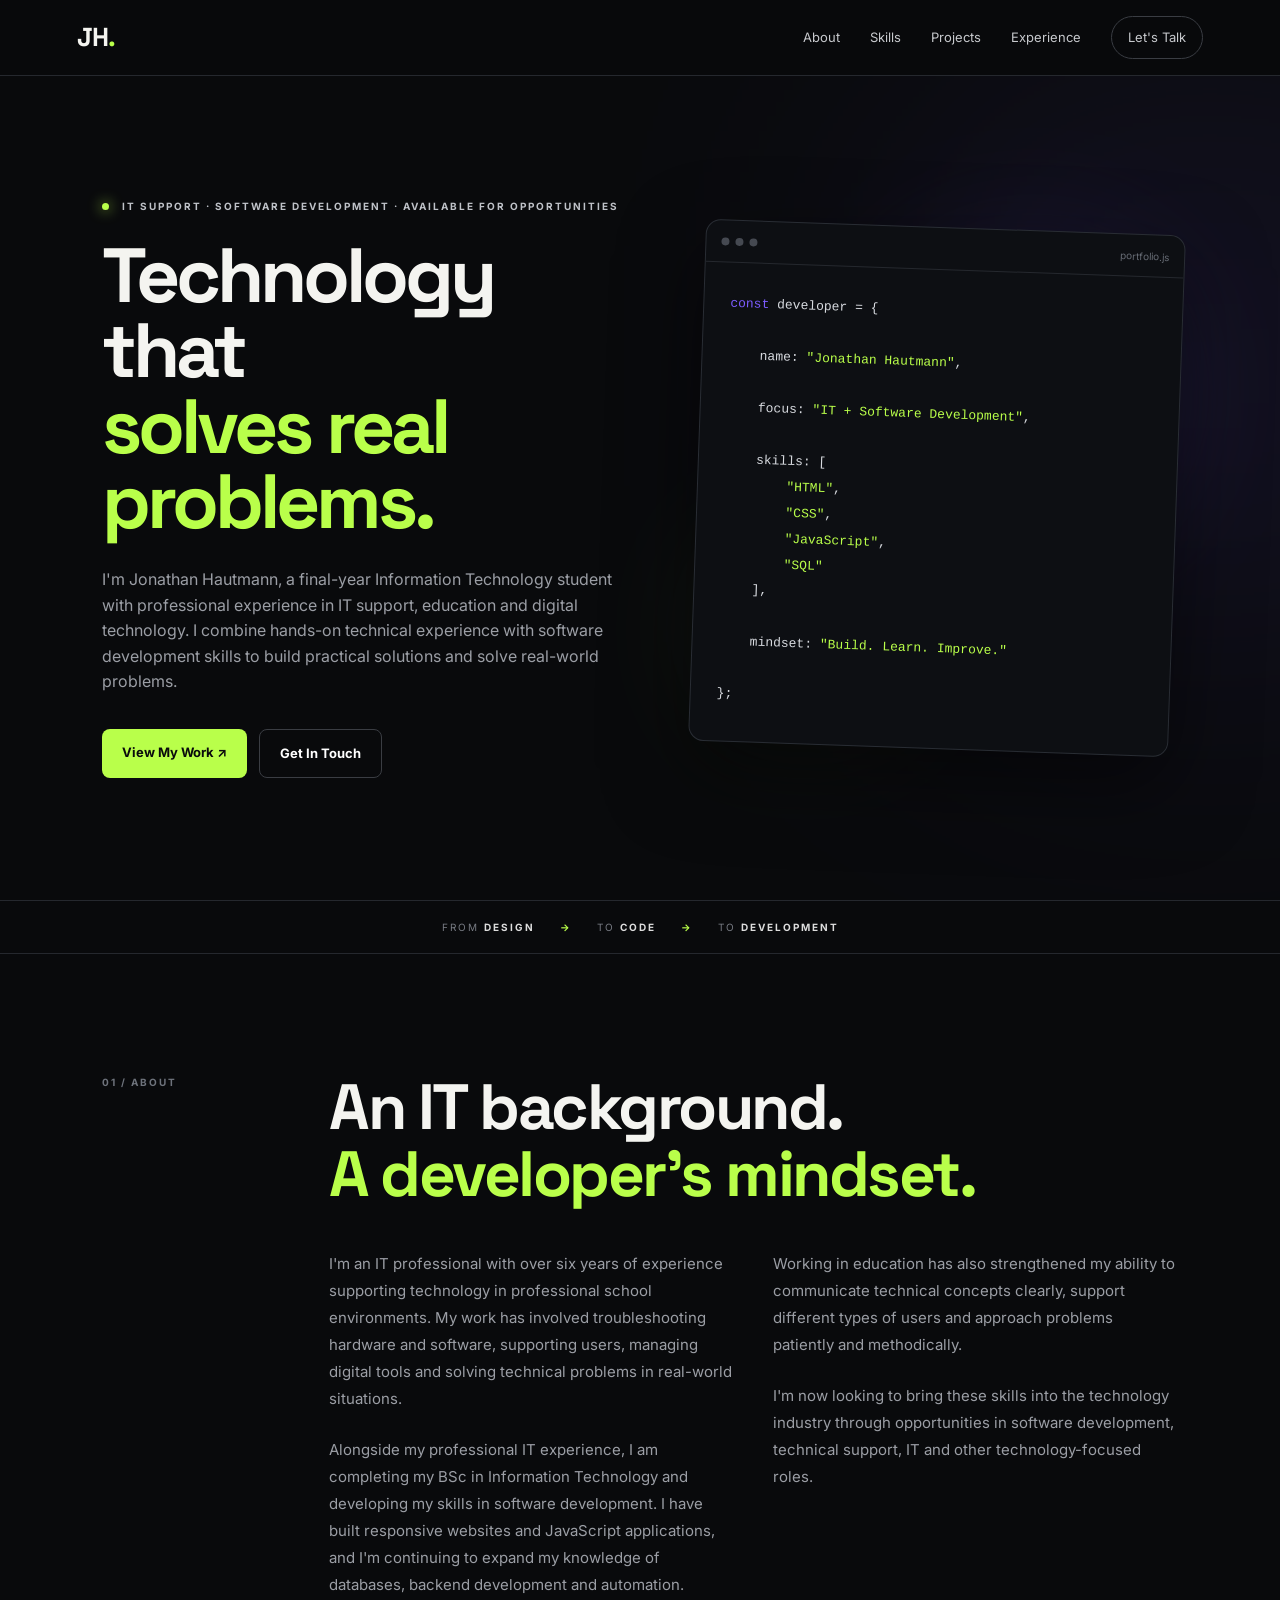
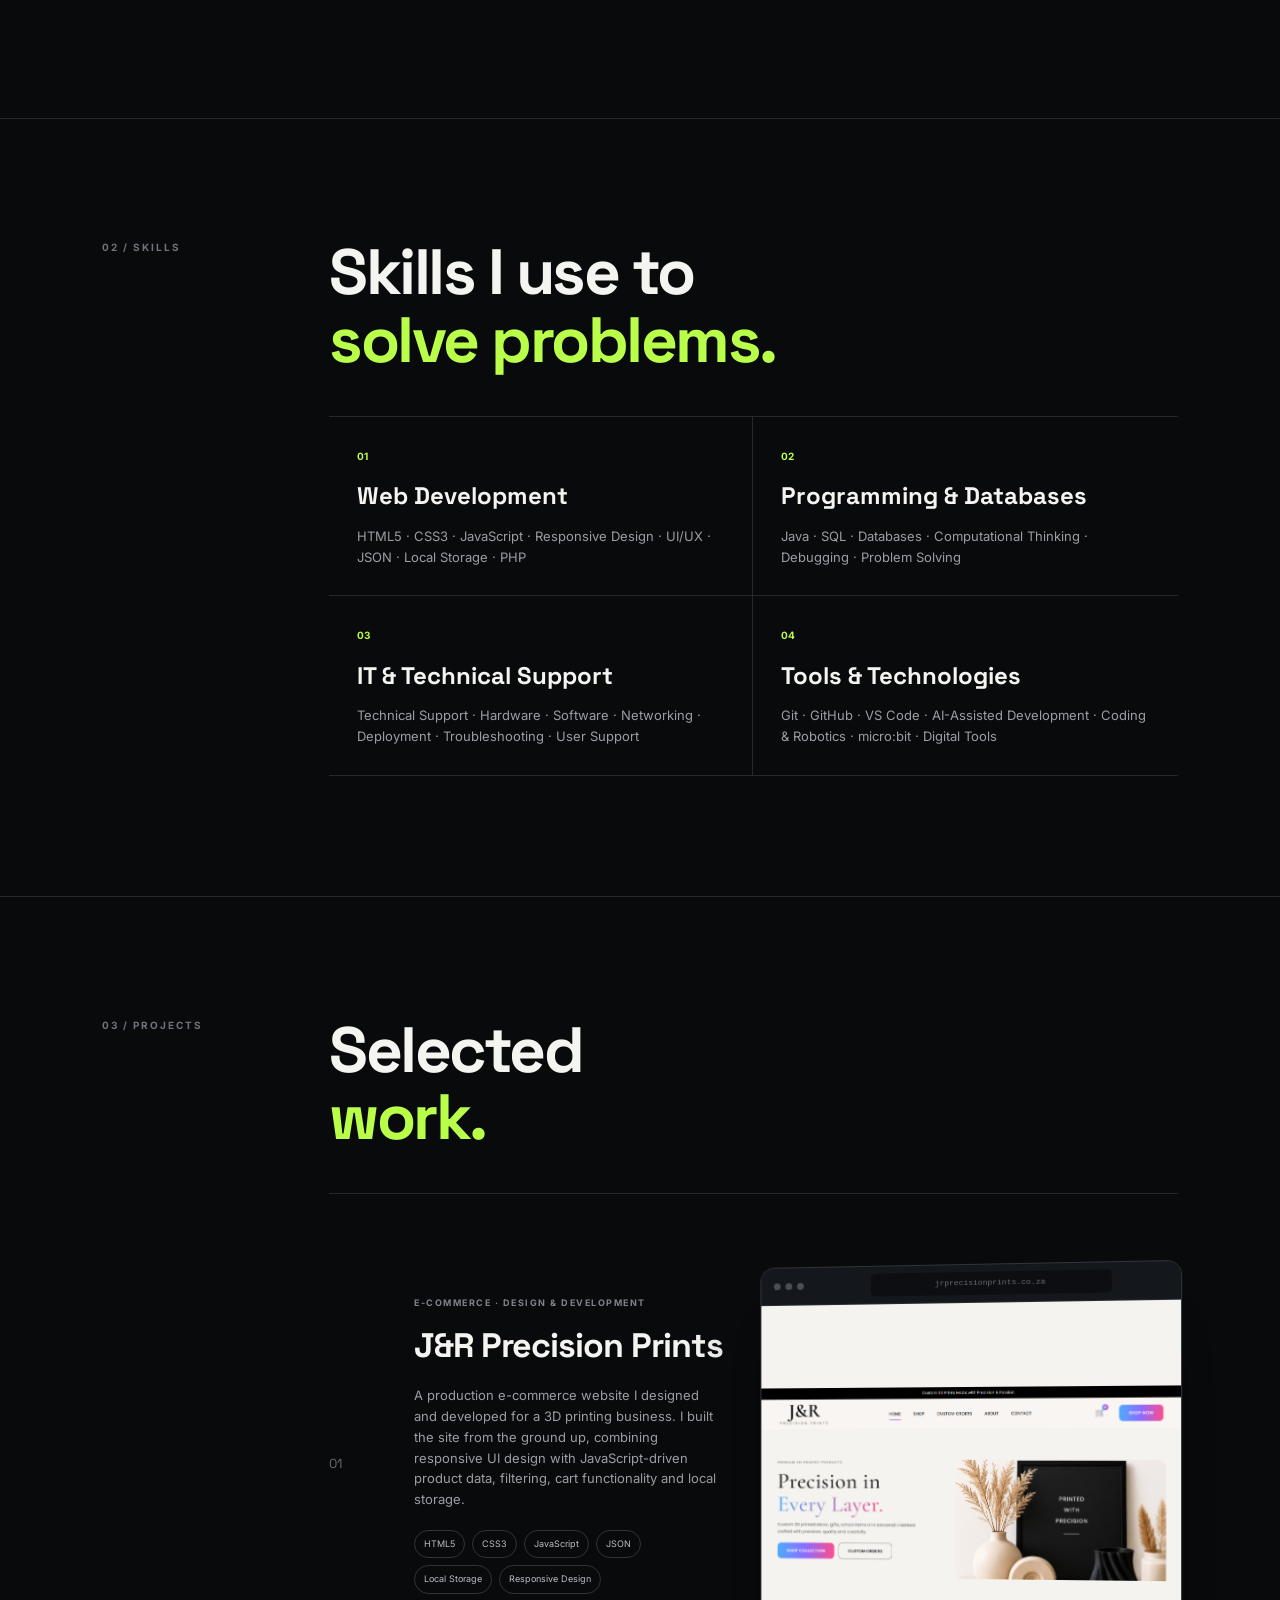
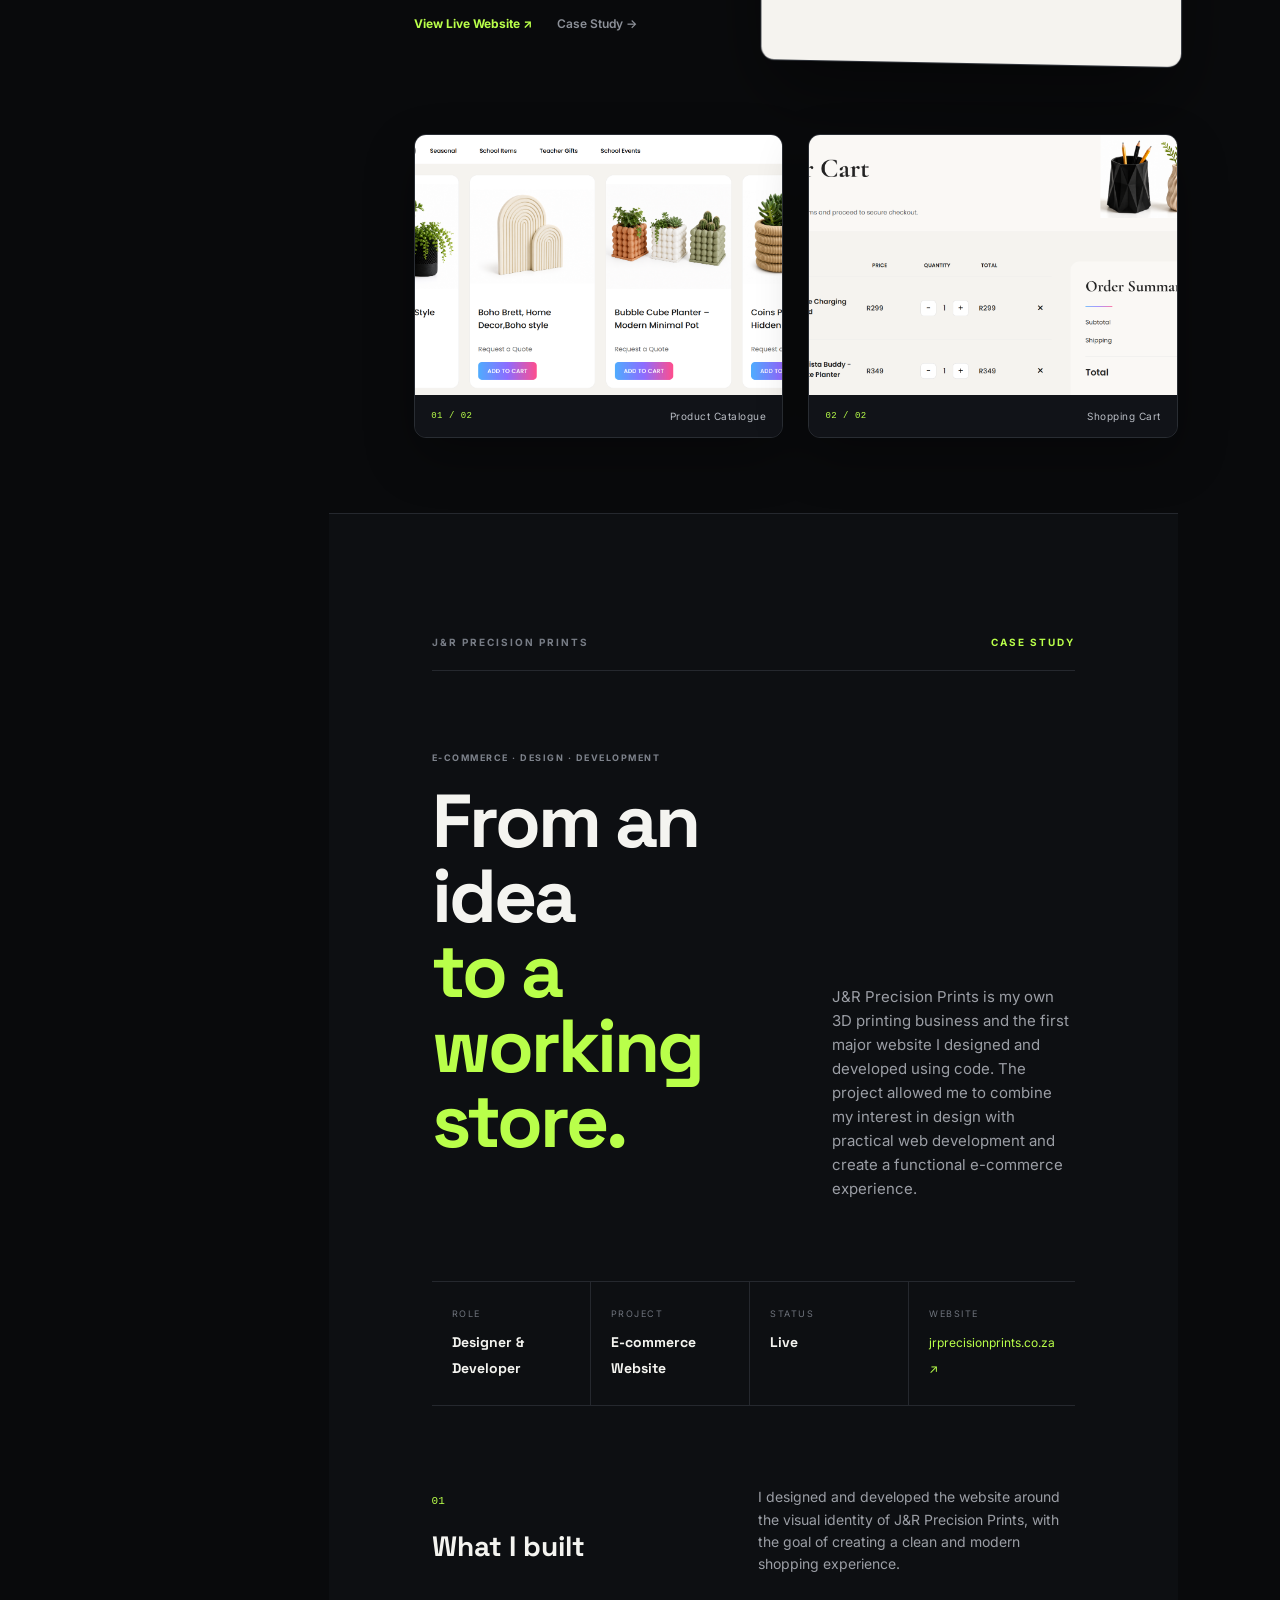
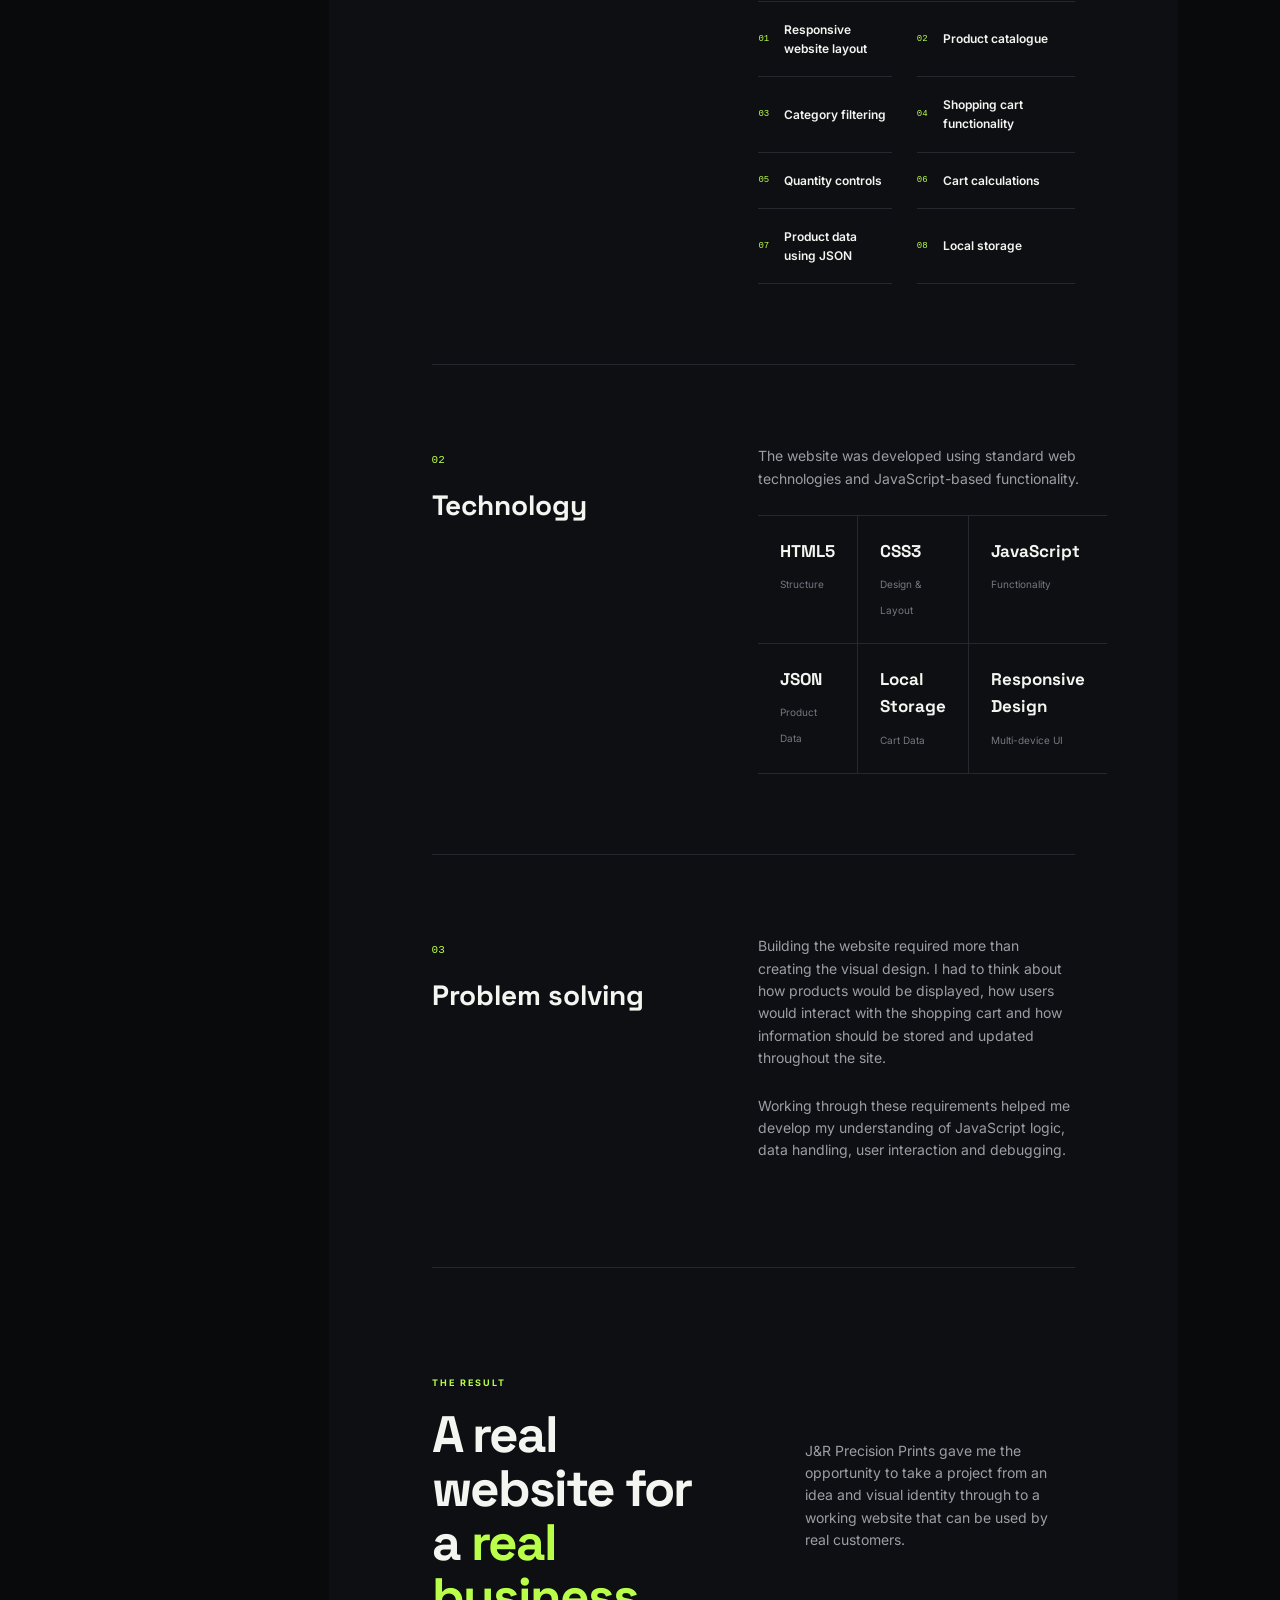
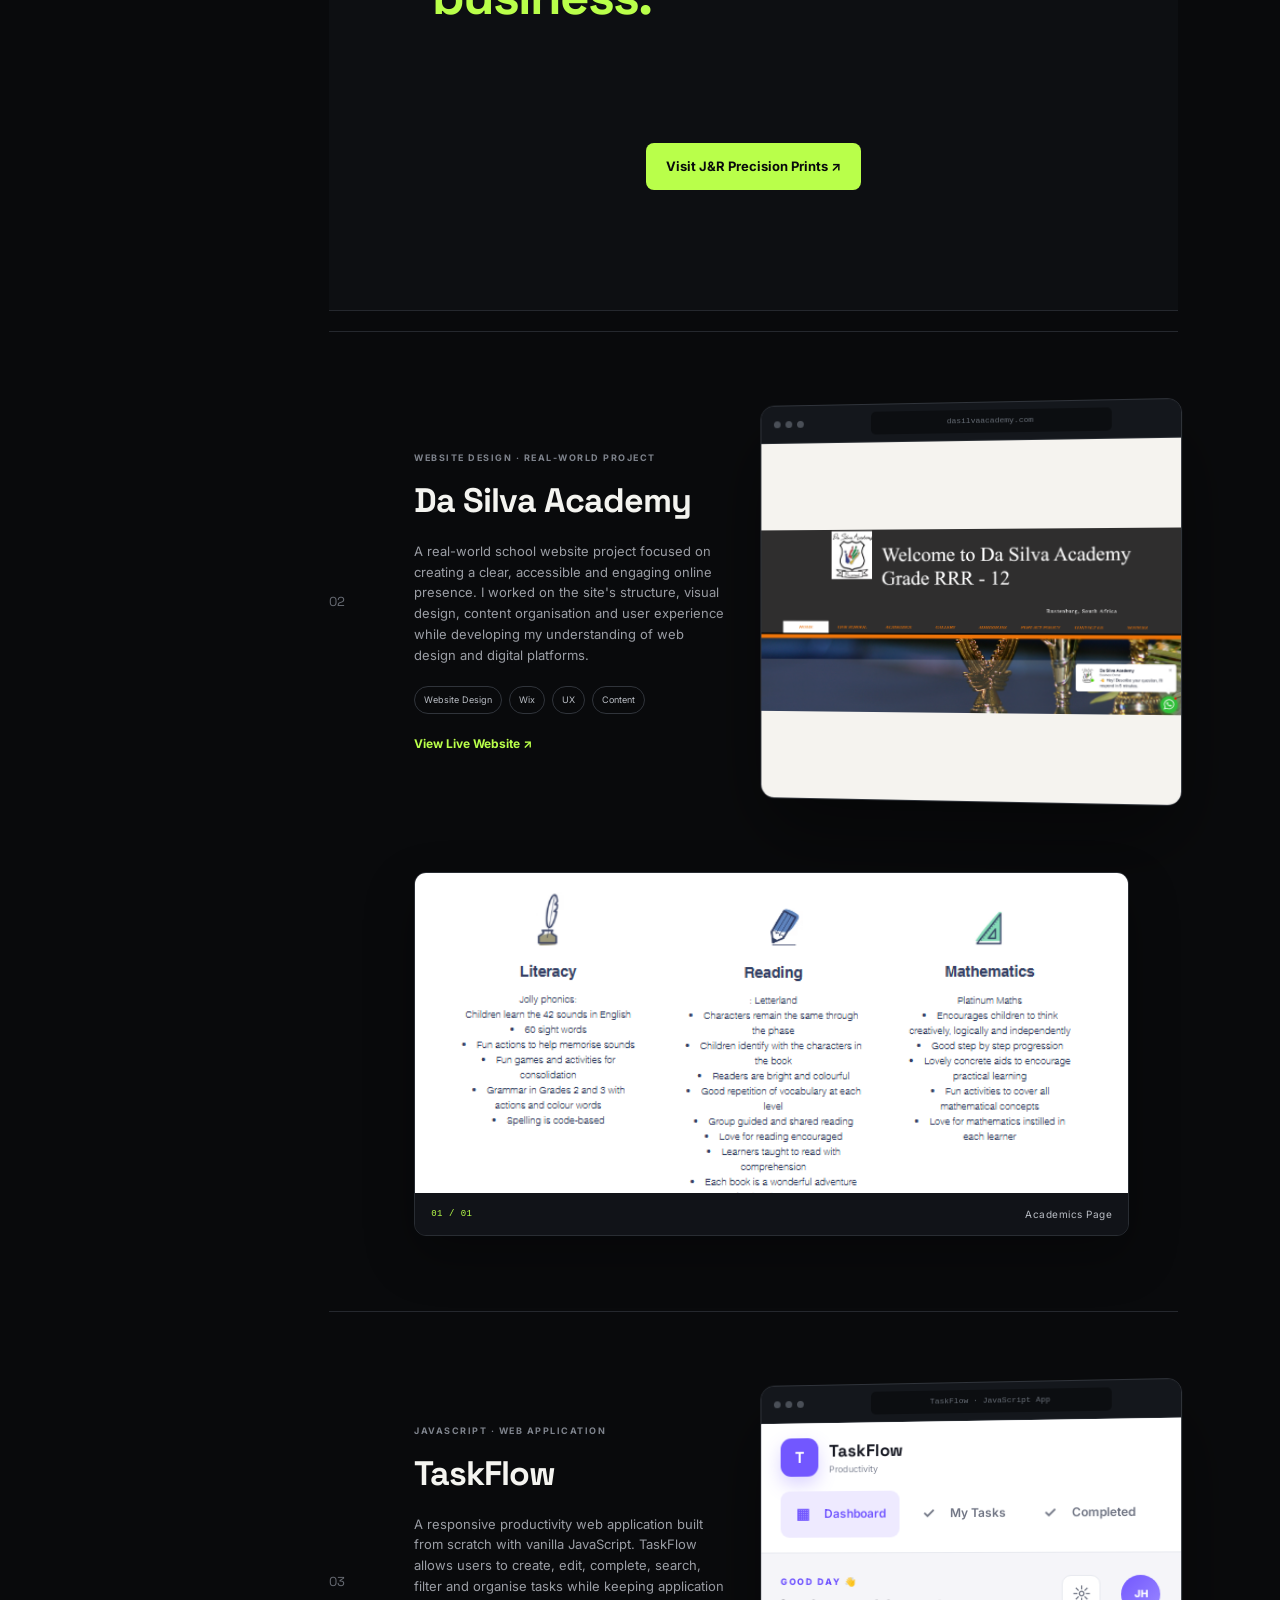
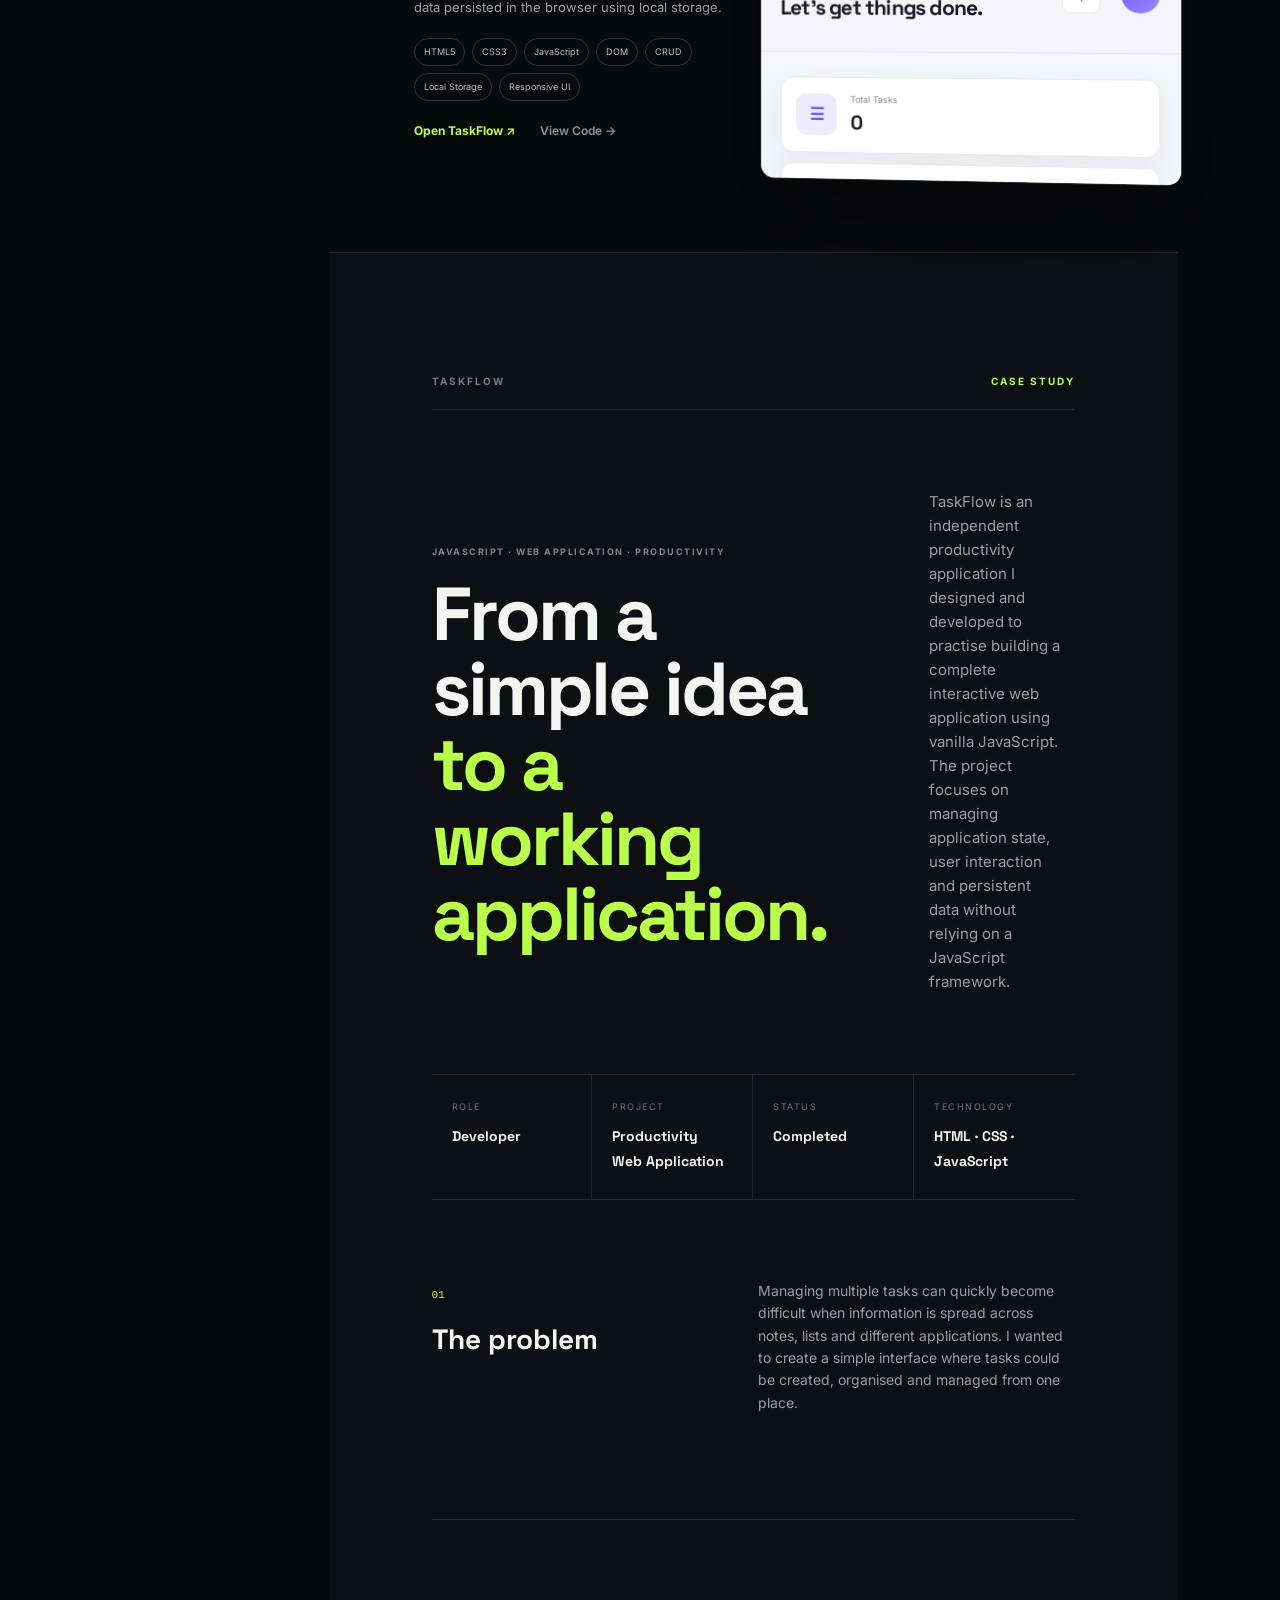
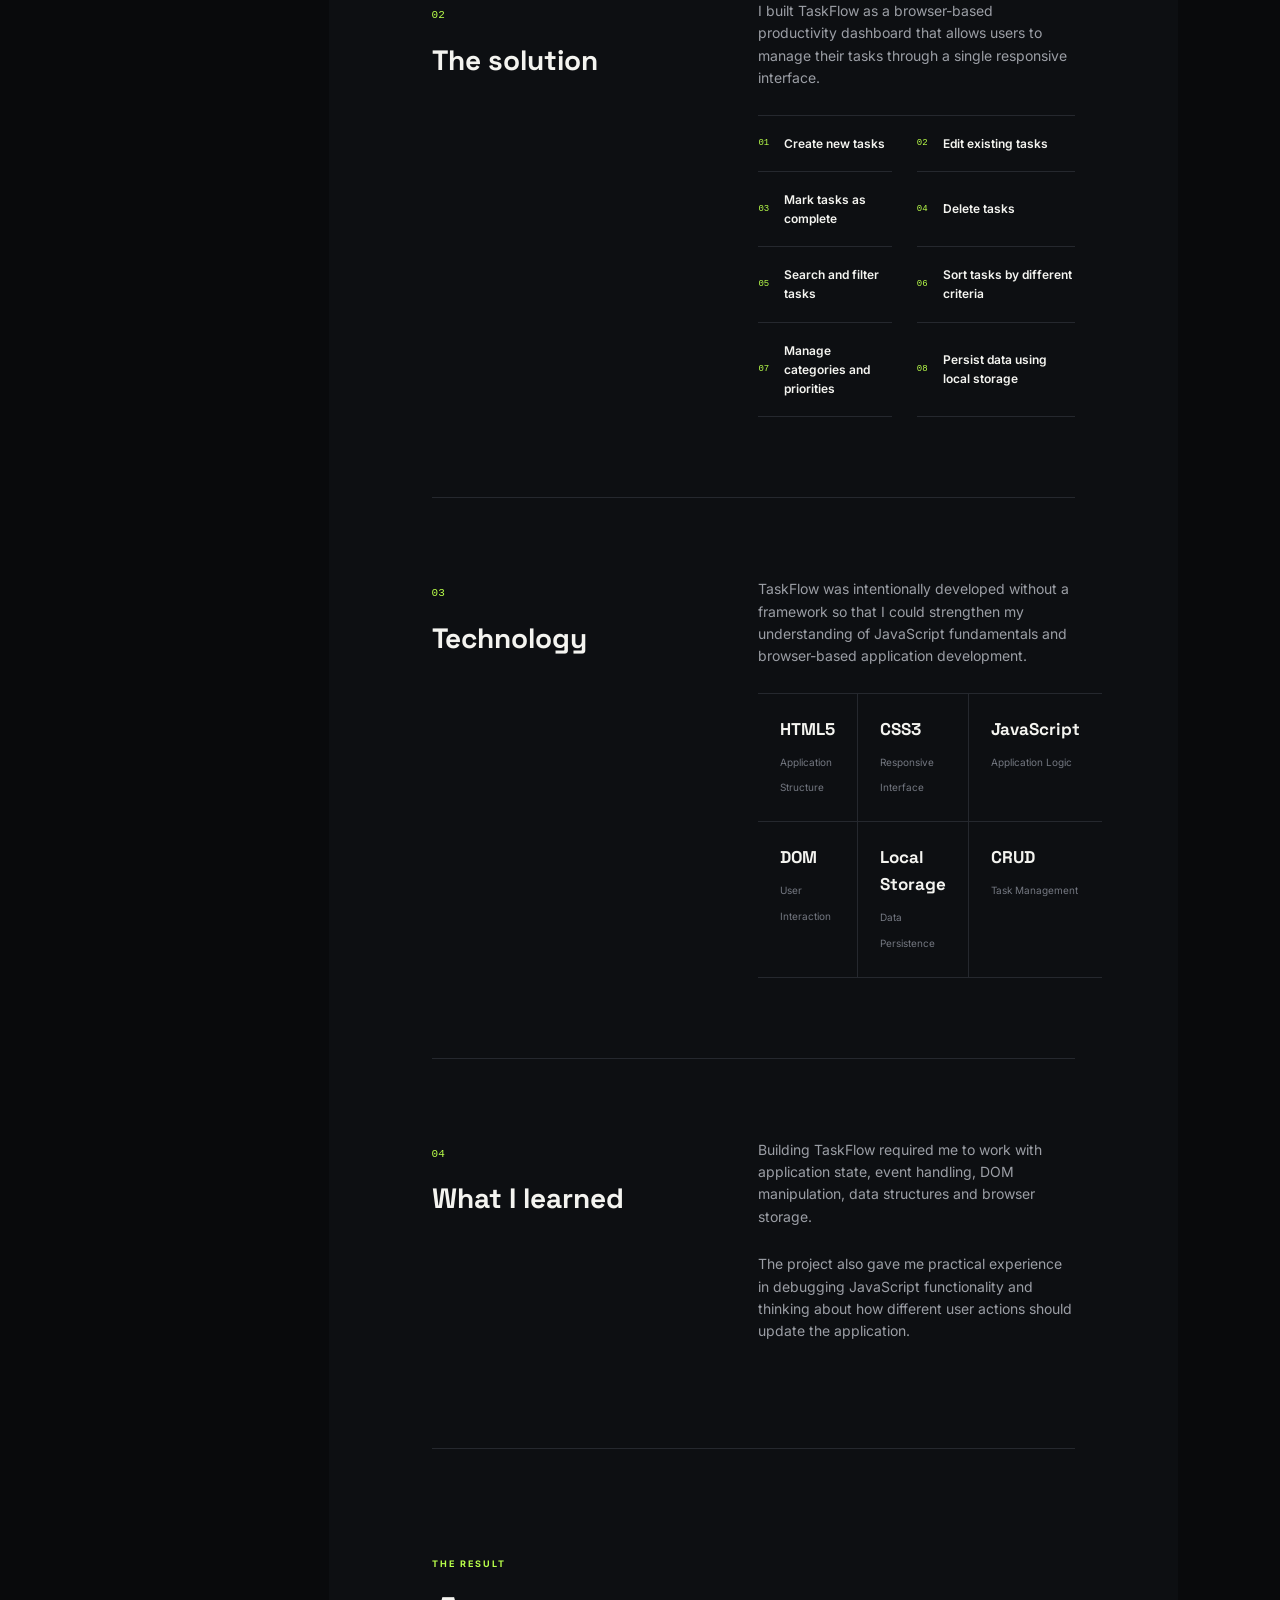
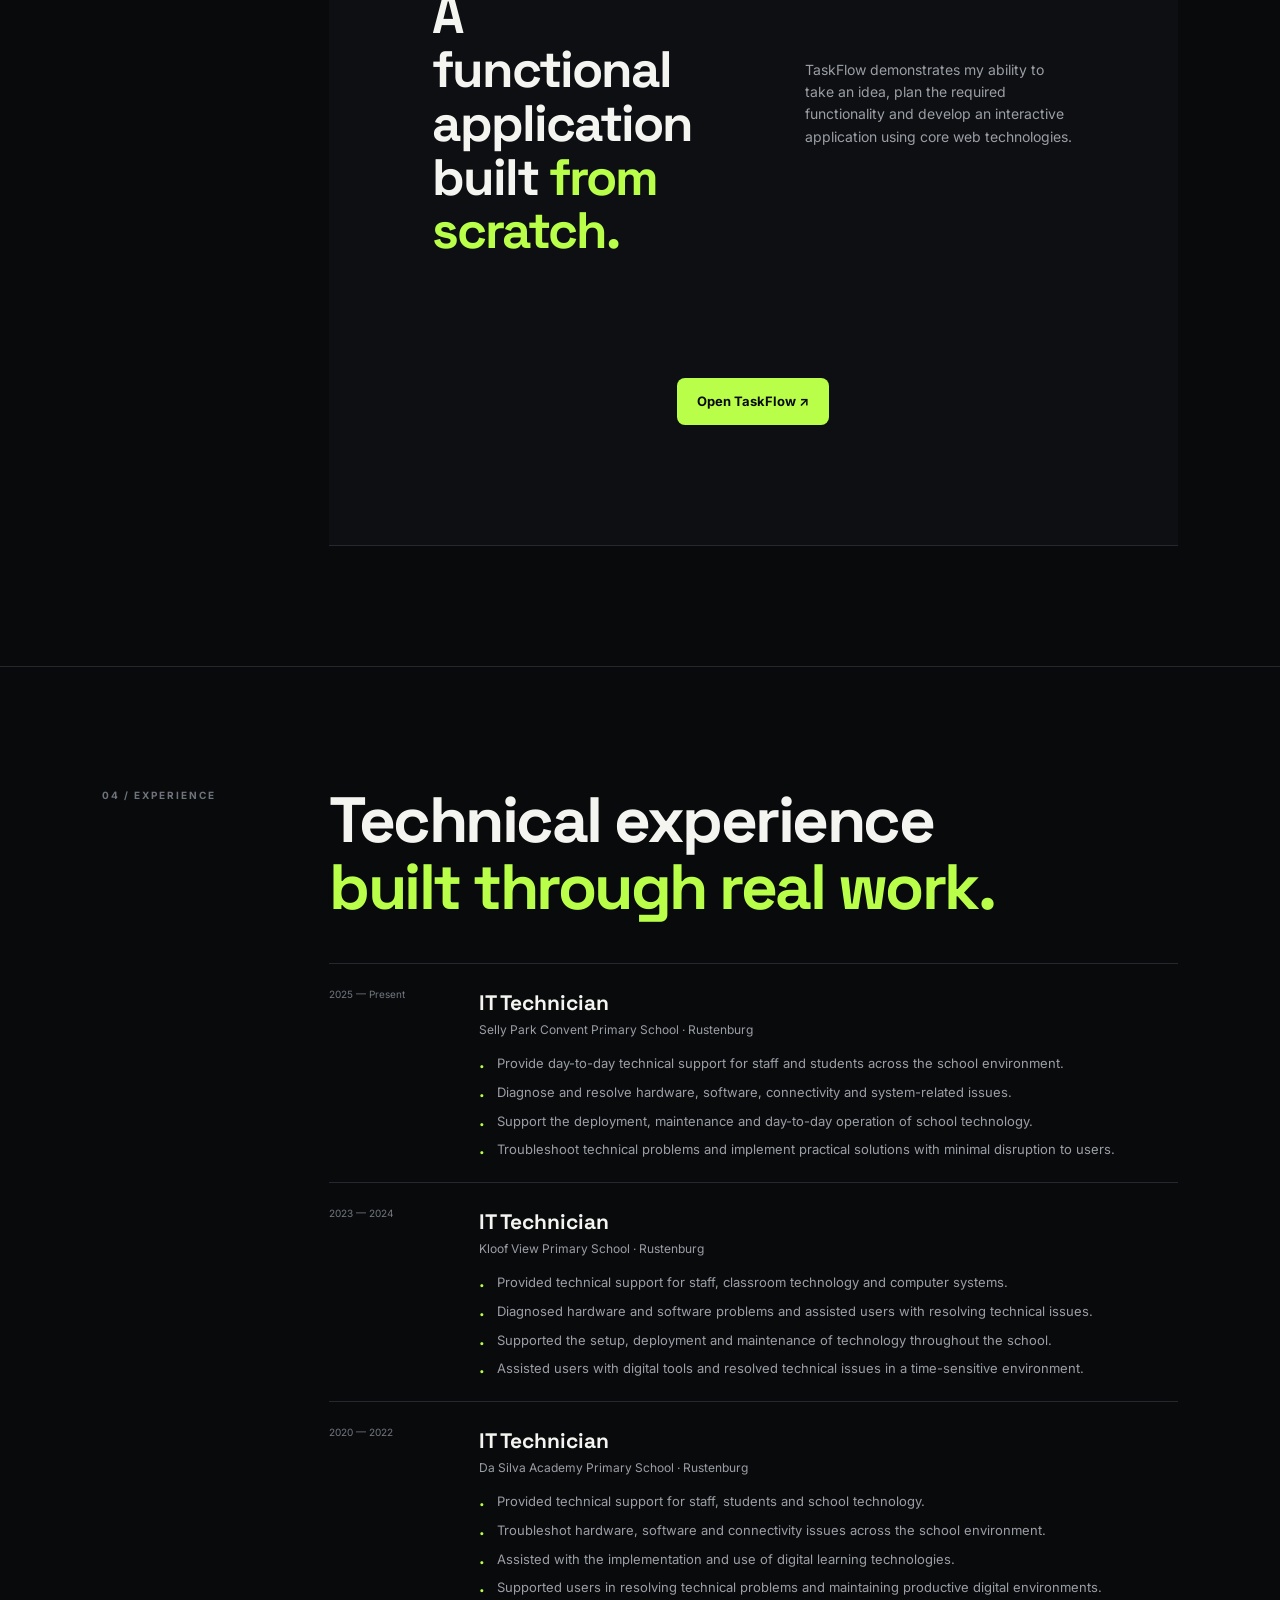
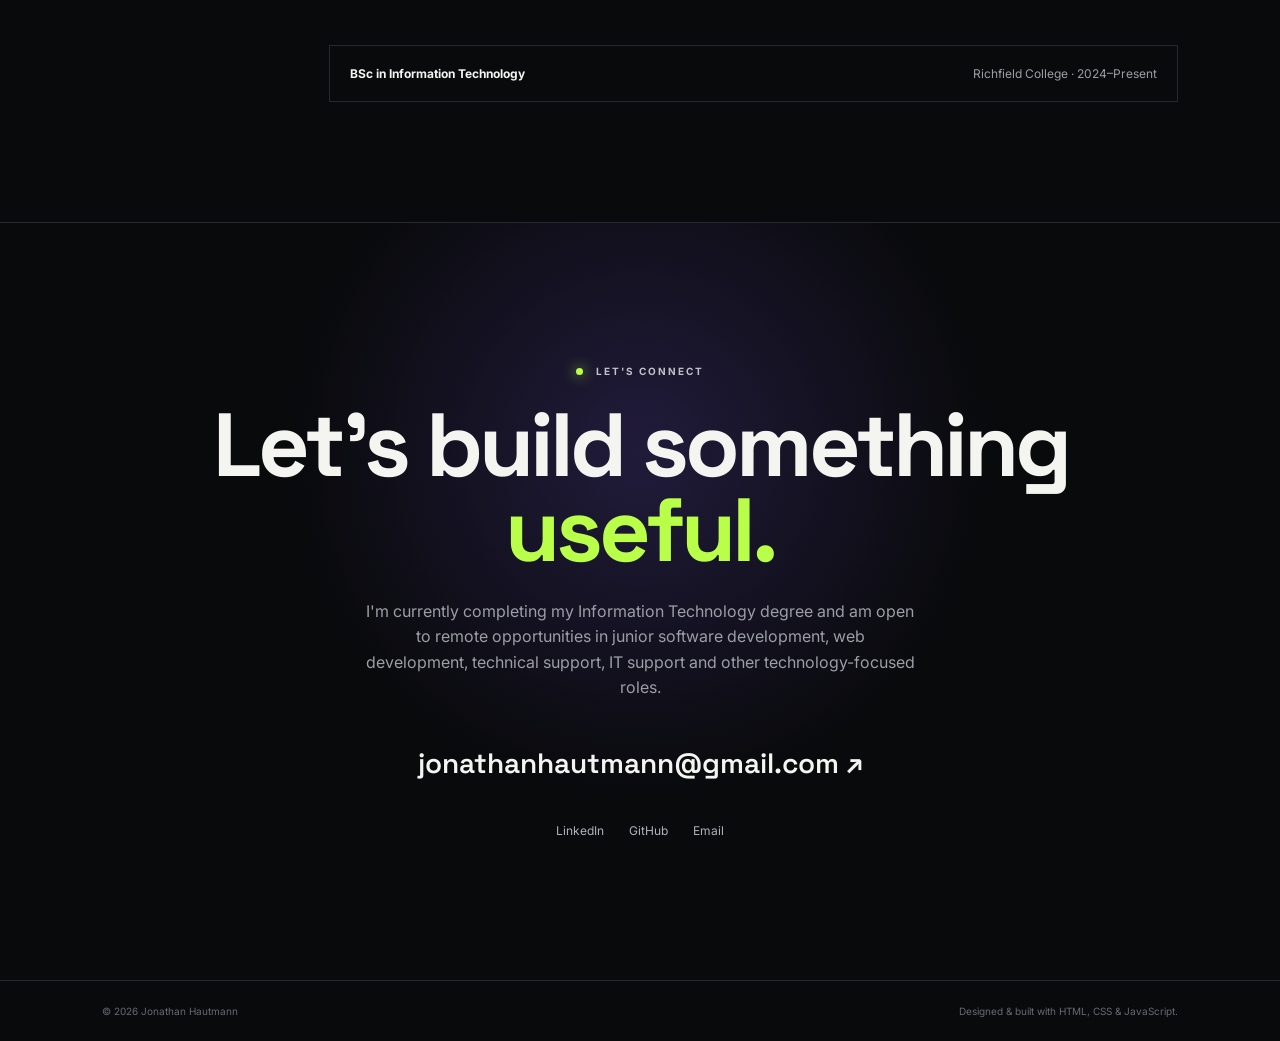
==== commit 100db977: "Update index.html" ====
--- a/index.html
+++ b/index.html
@@ -70,7 +70,7 @@
 
                 <p class="eyebrow">
                     <span></span>
-                    FINAL-YEAR IT STUDENT · AVAILABLE FOR REMOTE OPPORTUNITIES
+                    IT SUPPORT · SOFTWARE DEVELOPMENT · AVAILABLE FOR OPPORTUNITIES
                 </p>
 
                 <h1>
@@ -80,10 +80,11 @@
                 </h1>
 
                 <p class="hero-description">
-                    I'm Jonathan Hautmann, a final-year Information Technology student
-                    with professional experience in IT support, education and
-                    digital technology. I build practical web experiences and
-                    use technology to solve real-world problems.
+                    I'm Jonathan Hautmann, a final-year Information Technology student 
+                    with professional experience in IT support, education and digital technology. 
+                    I combine hands-on technical 
+                    experience with software development skills to build practical solutions 
+                    and solve real-world problems.
                 </p>
 
                 <div class="hero-buttons">
@@ -1672,7 +1673,7 @@
         <!-- Replace # with your real GitHub URL -->
 
         <a
-            href="#"
+            href="https://github.com/jonathanhautmann"
             id="github-link"
             aria-label="Jonathan Hautmann on GitHub"
         >
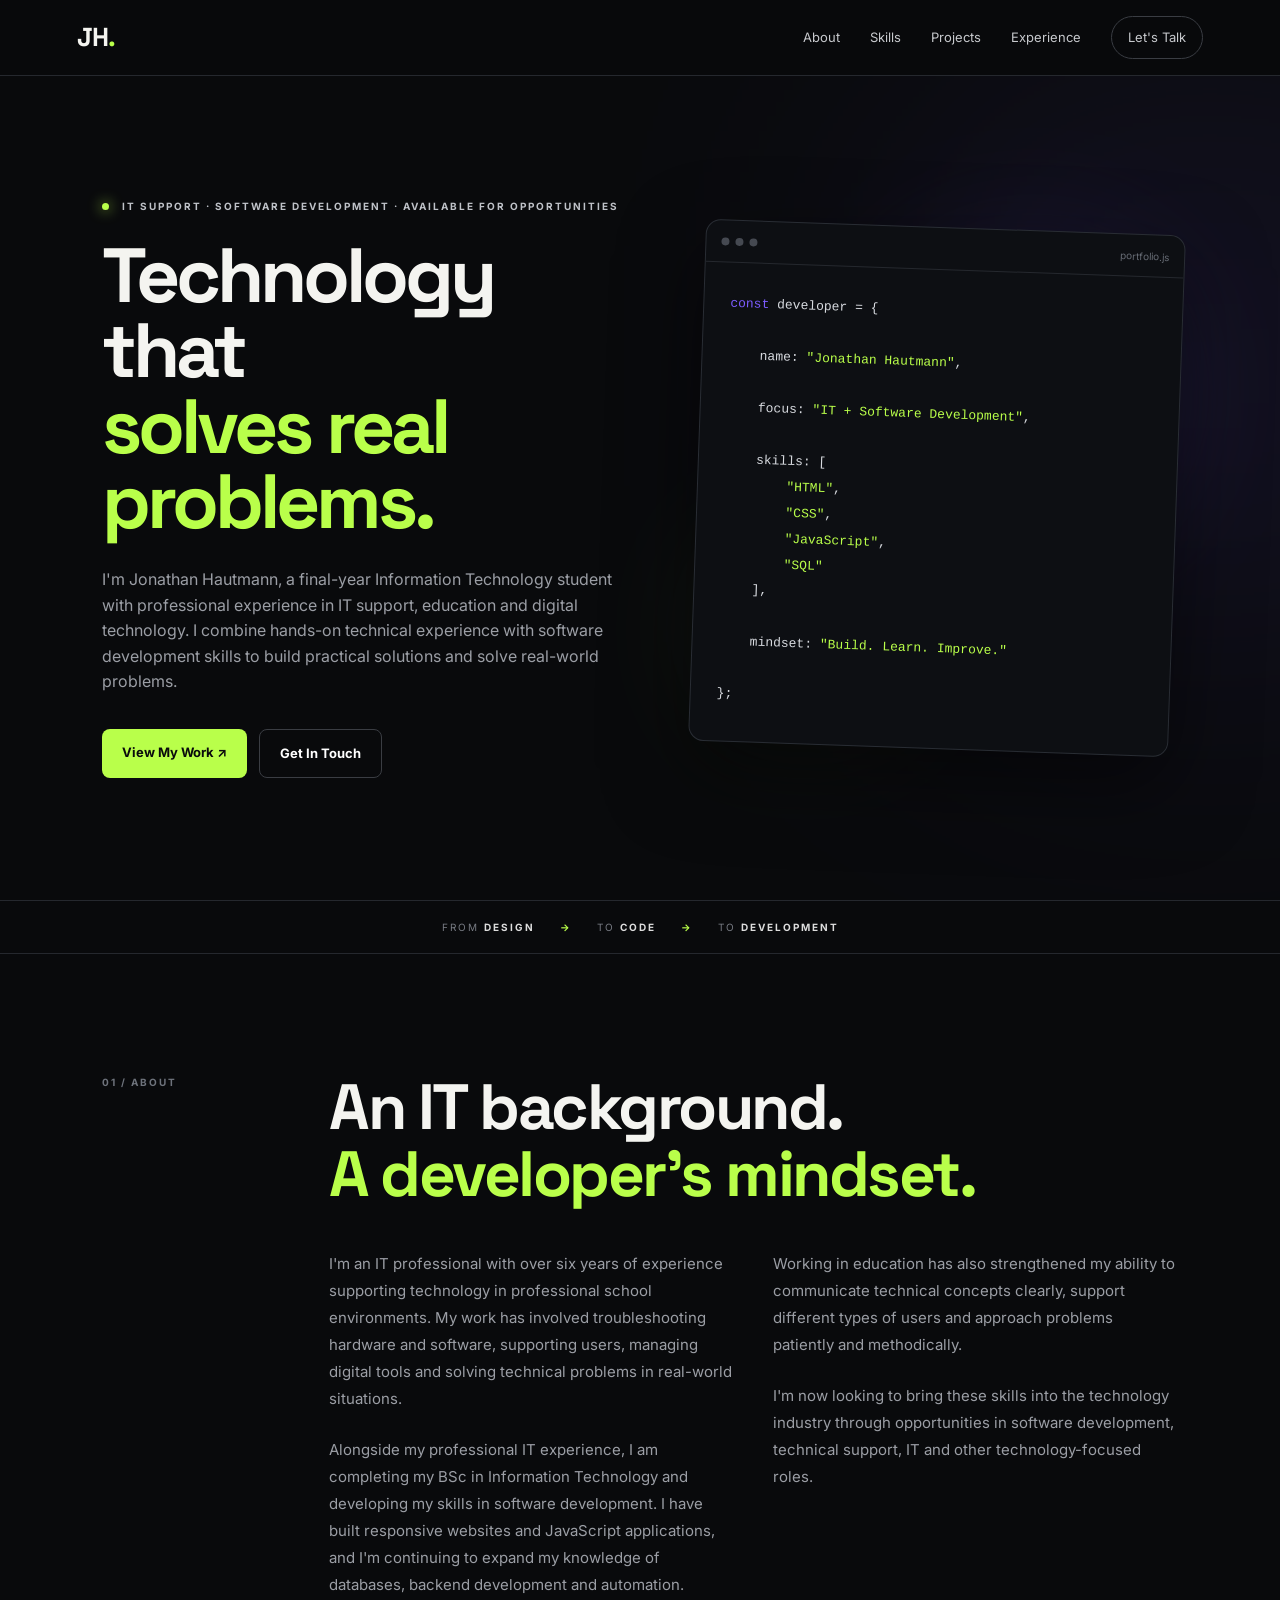
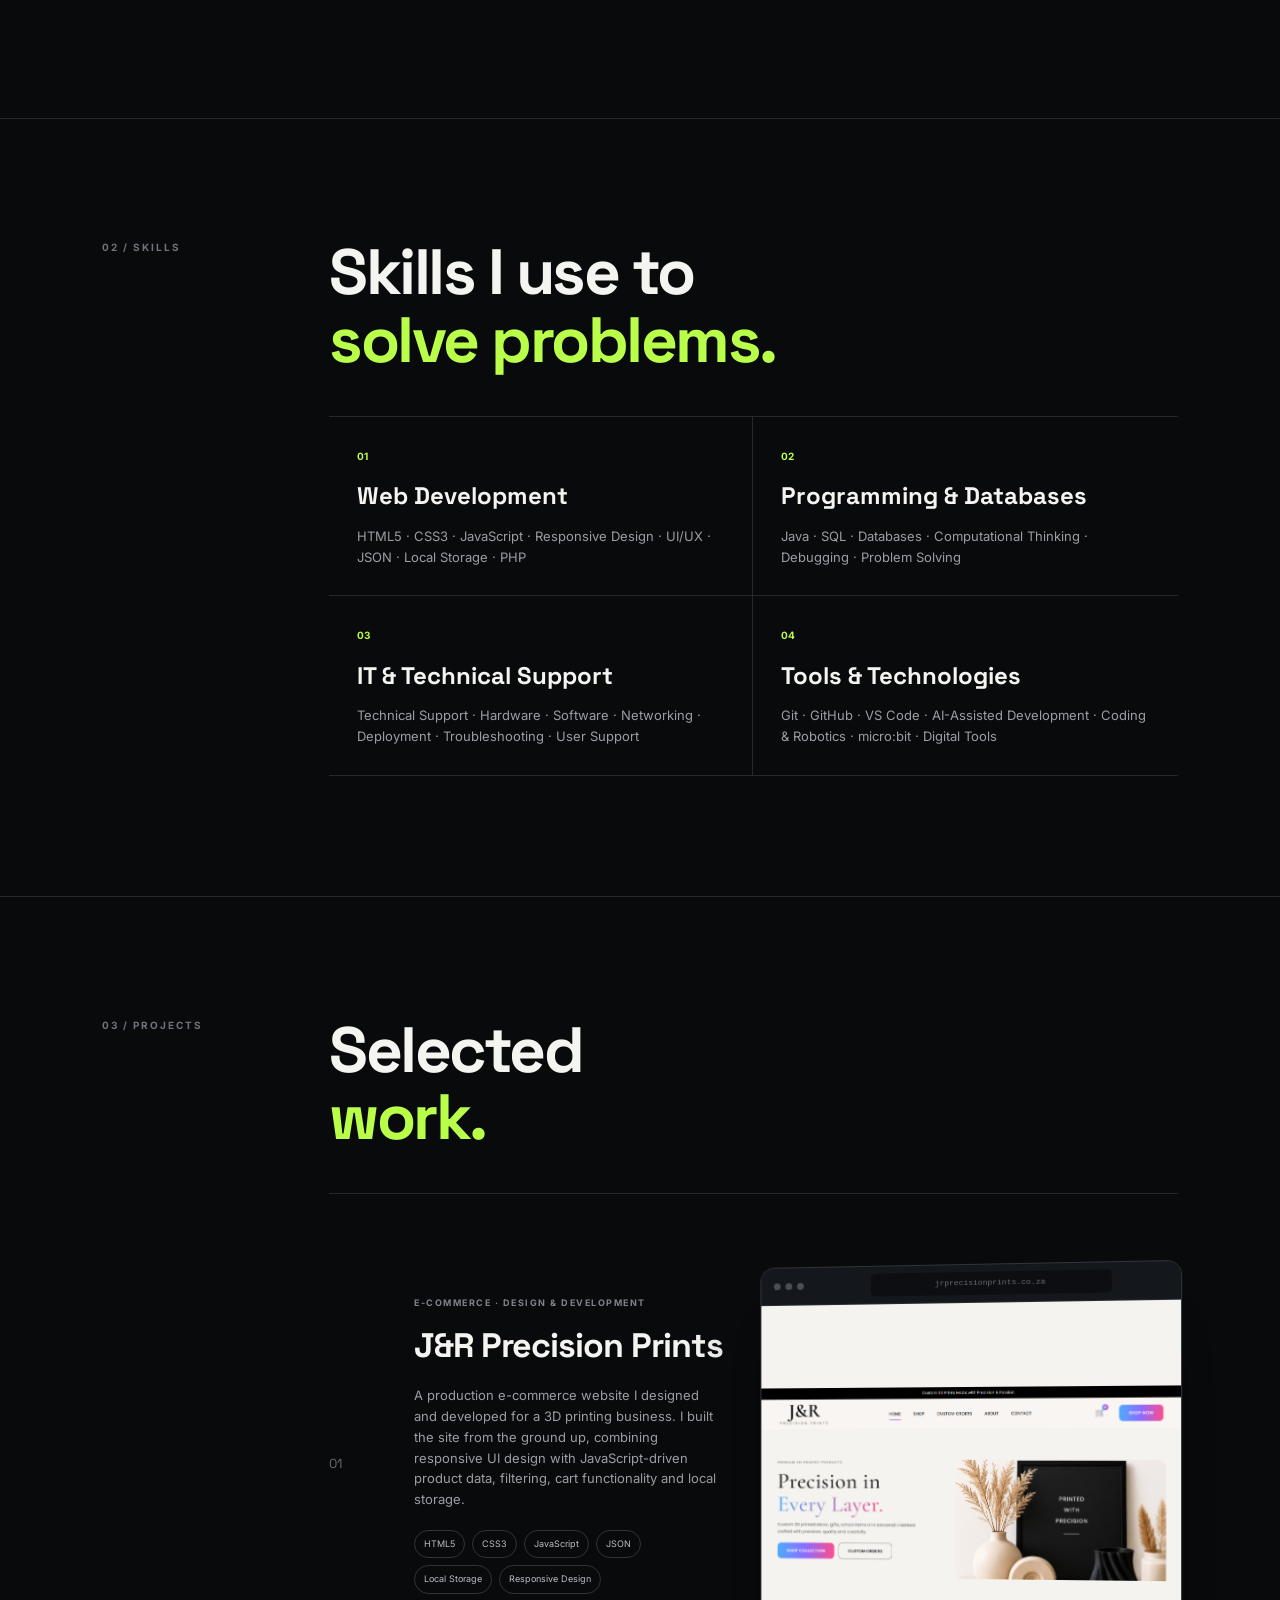
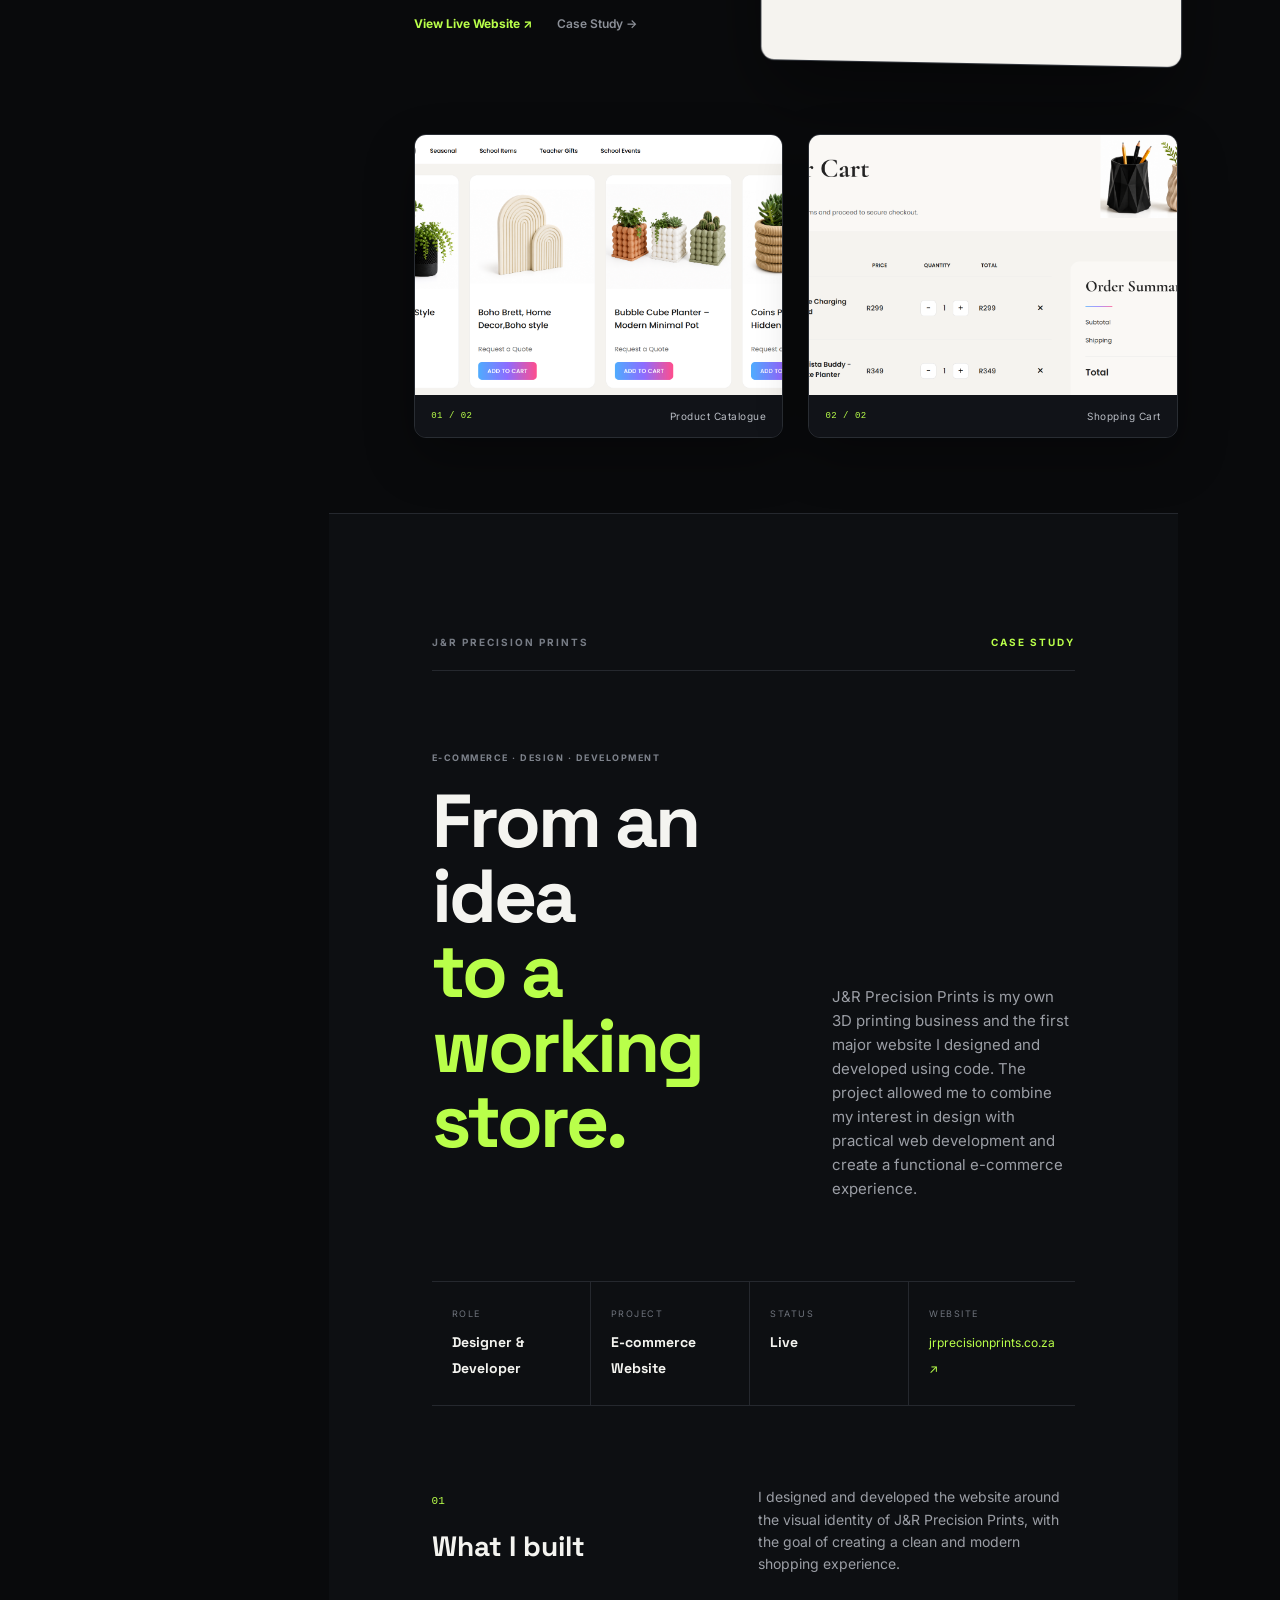
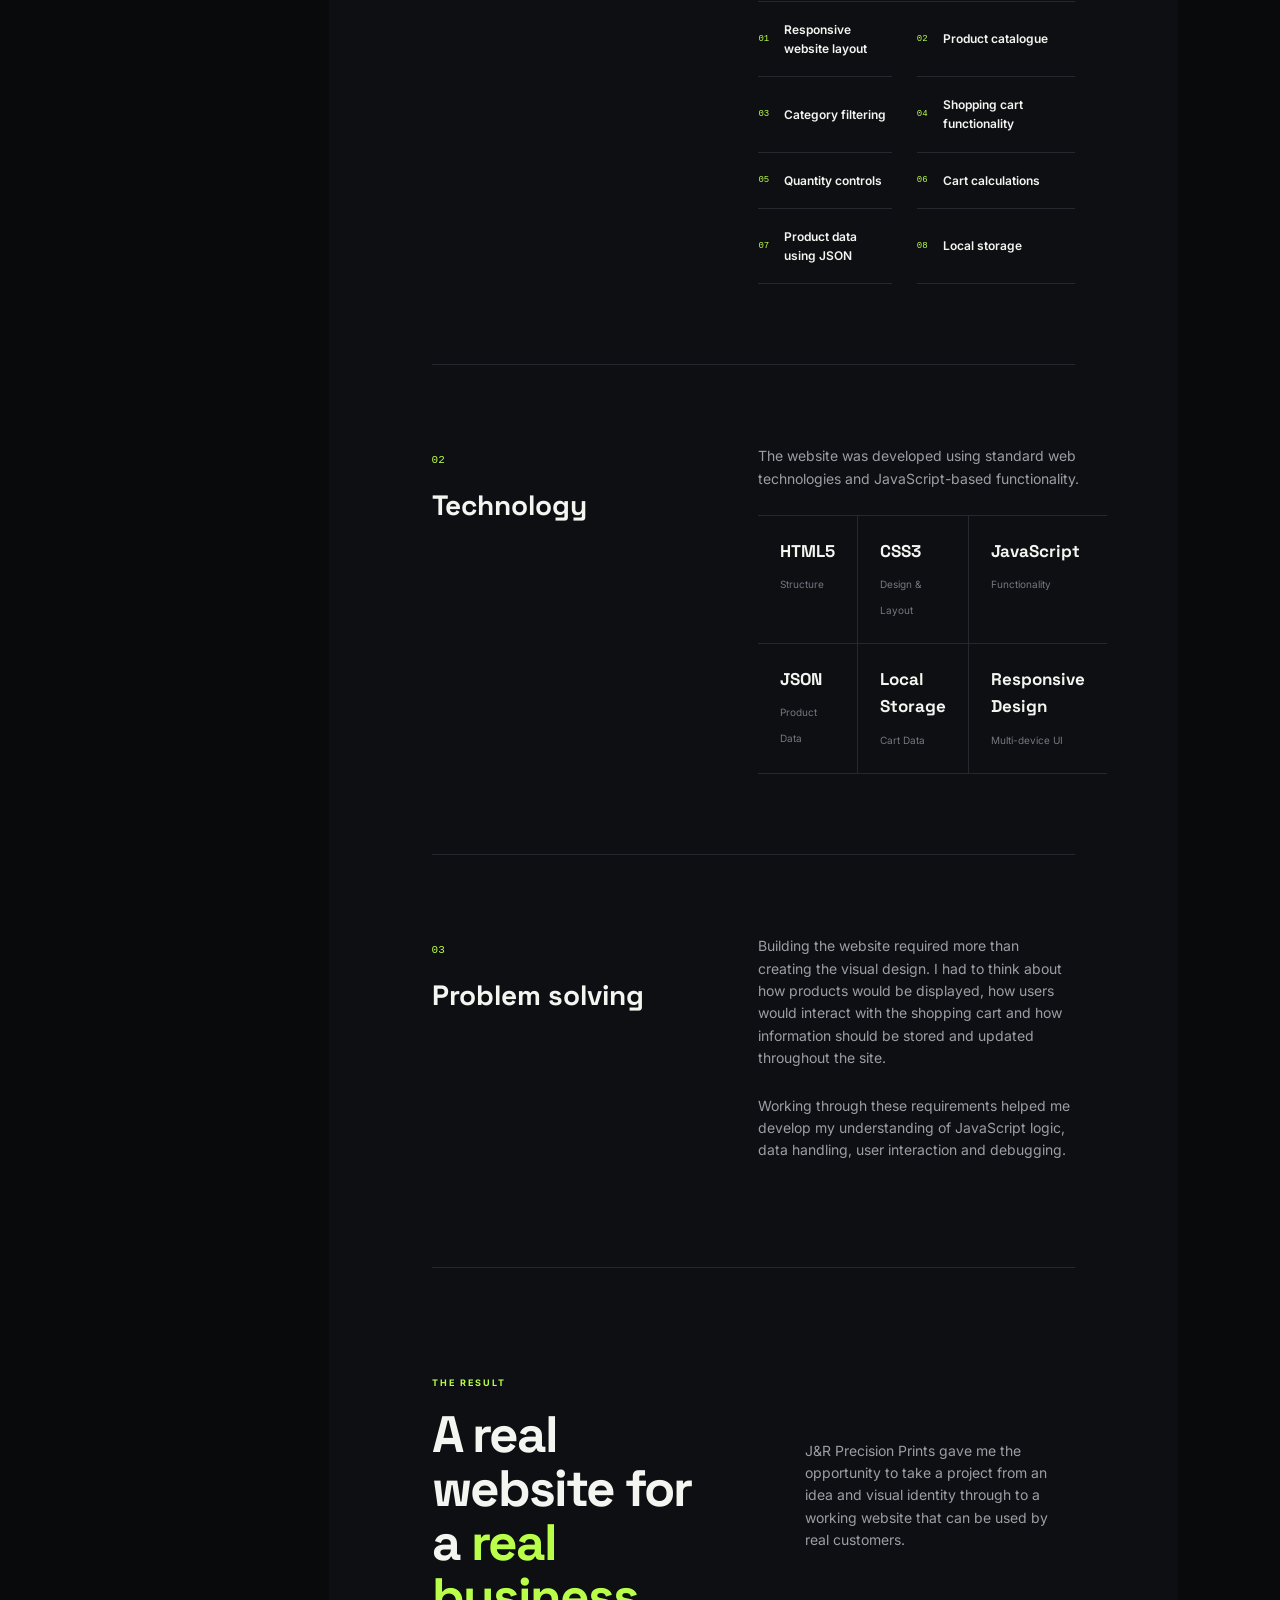
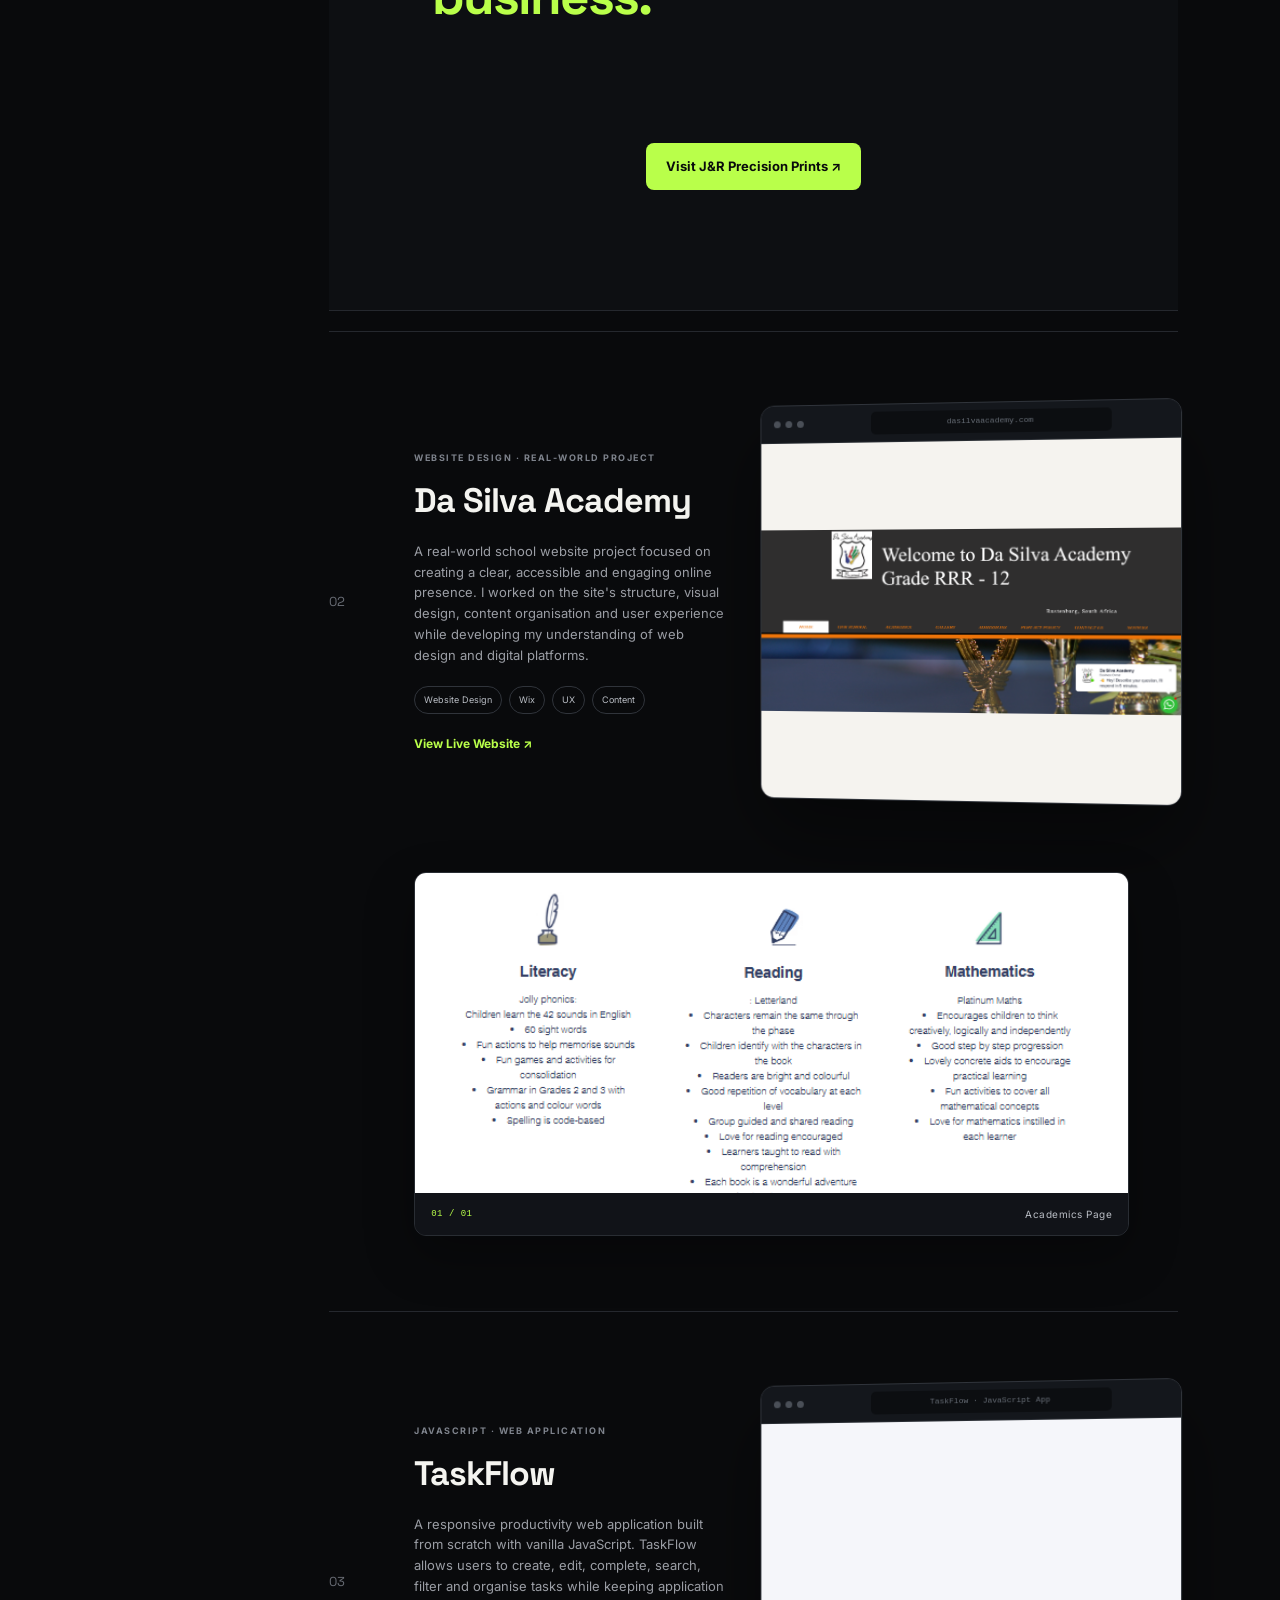
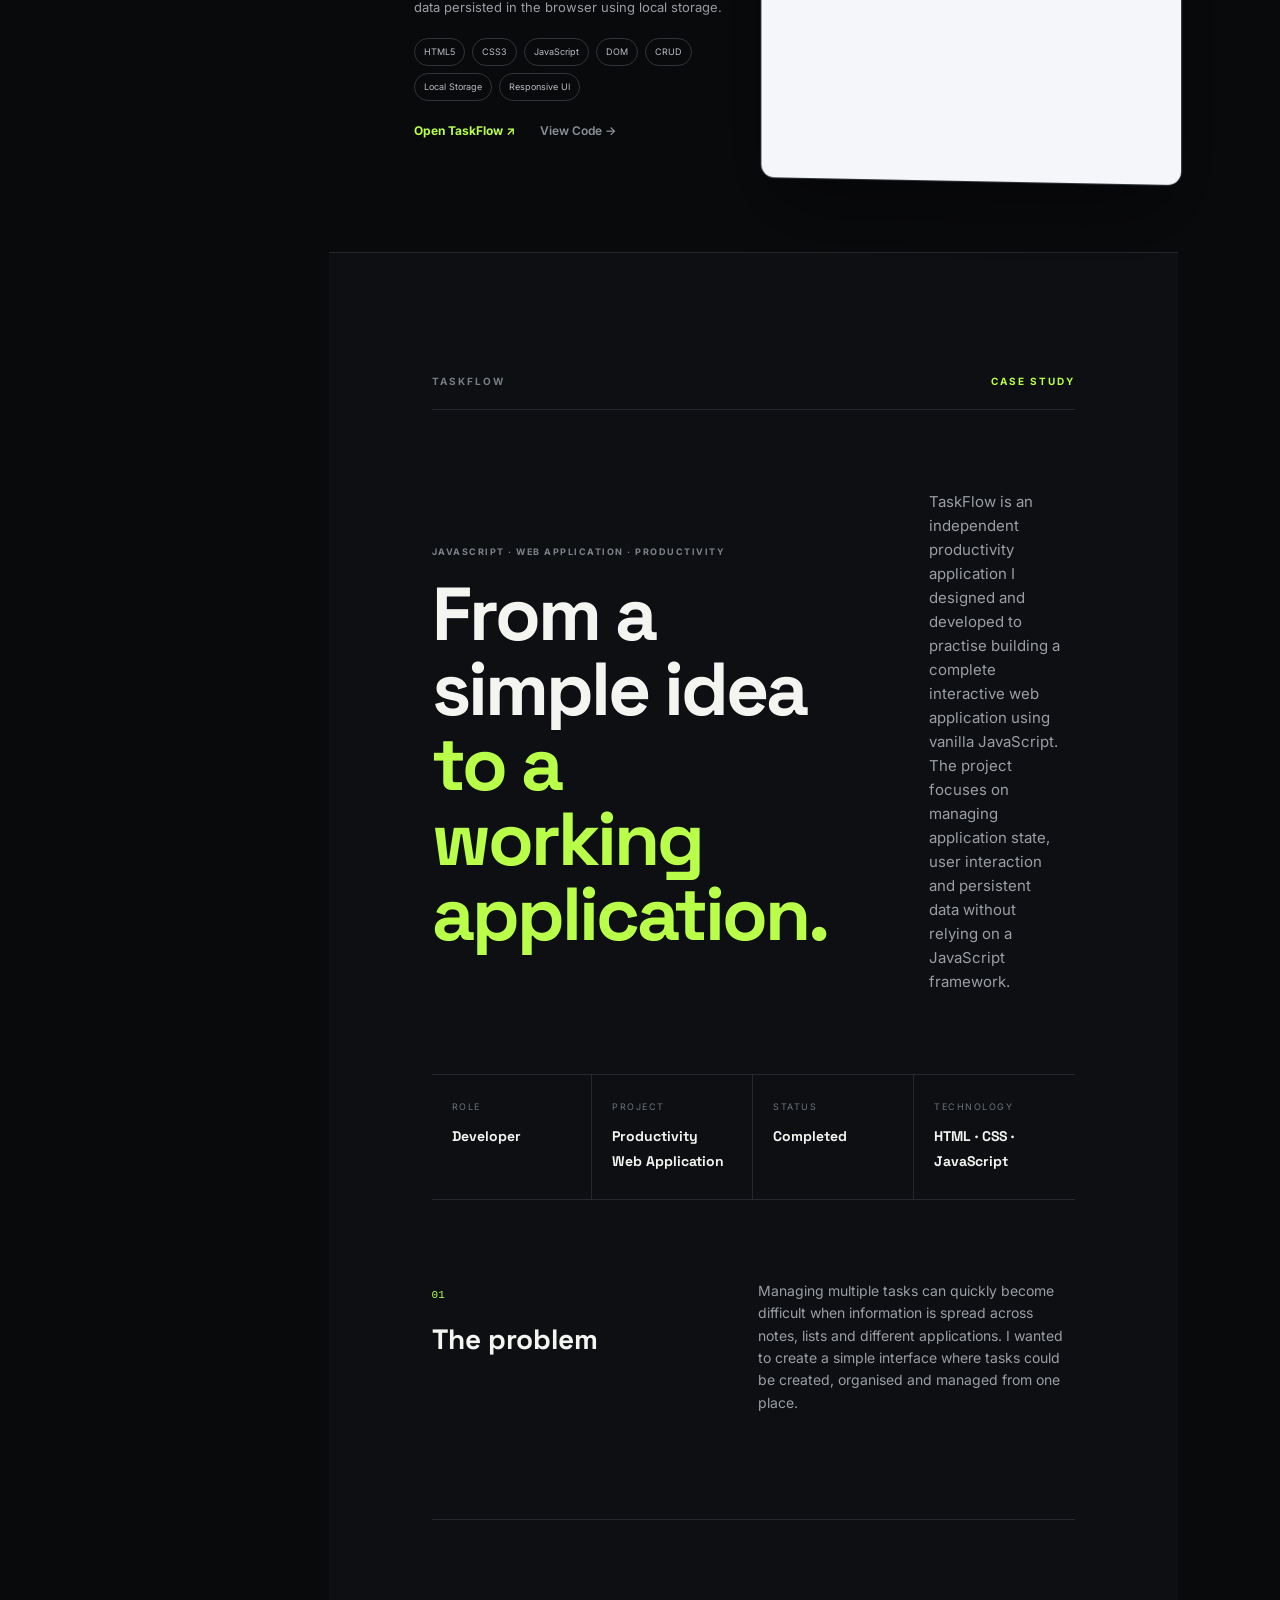
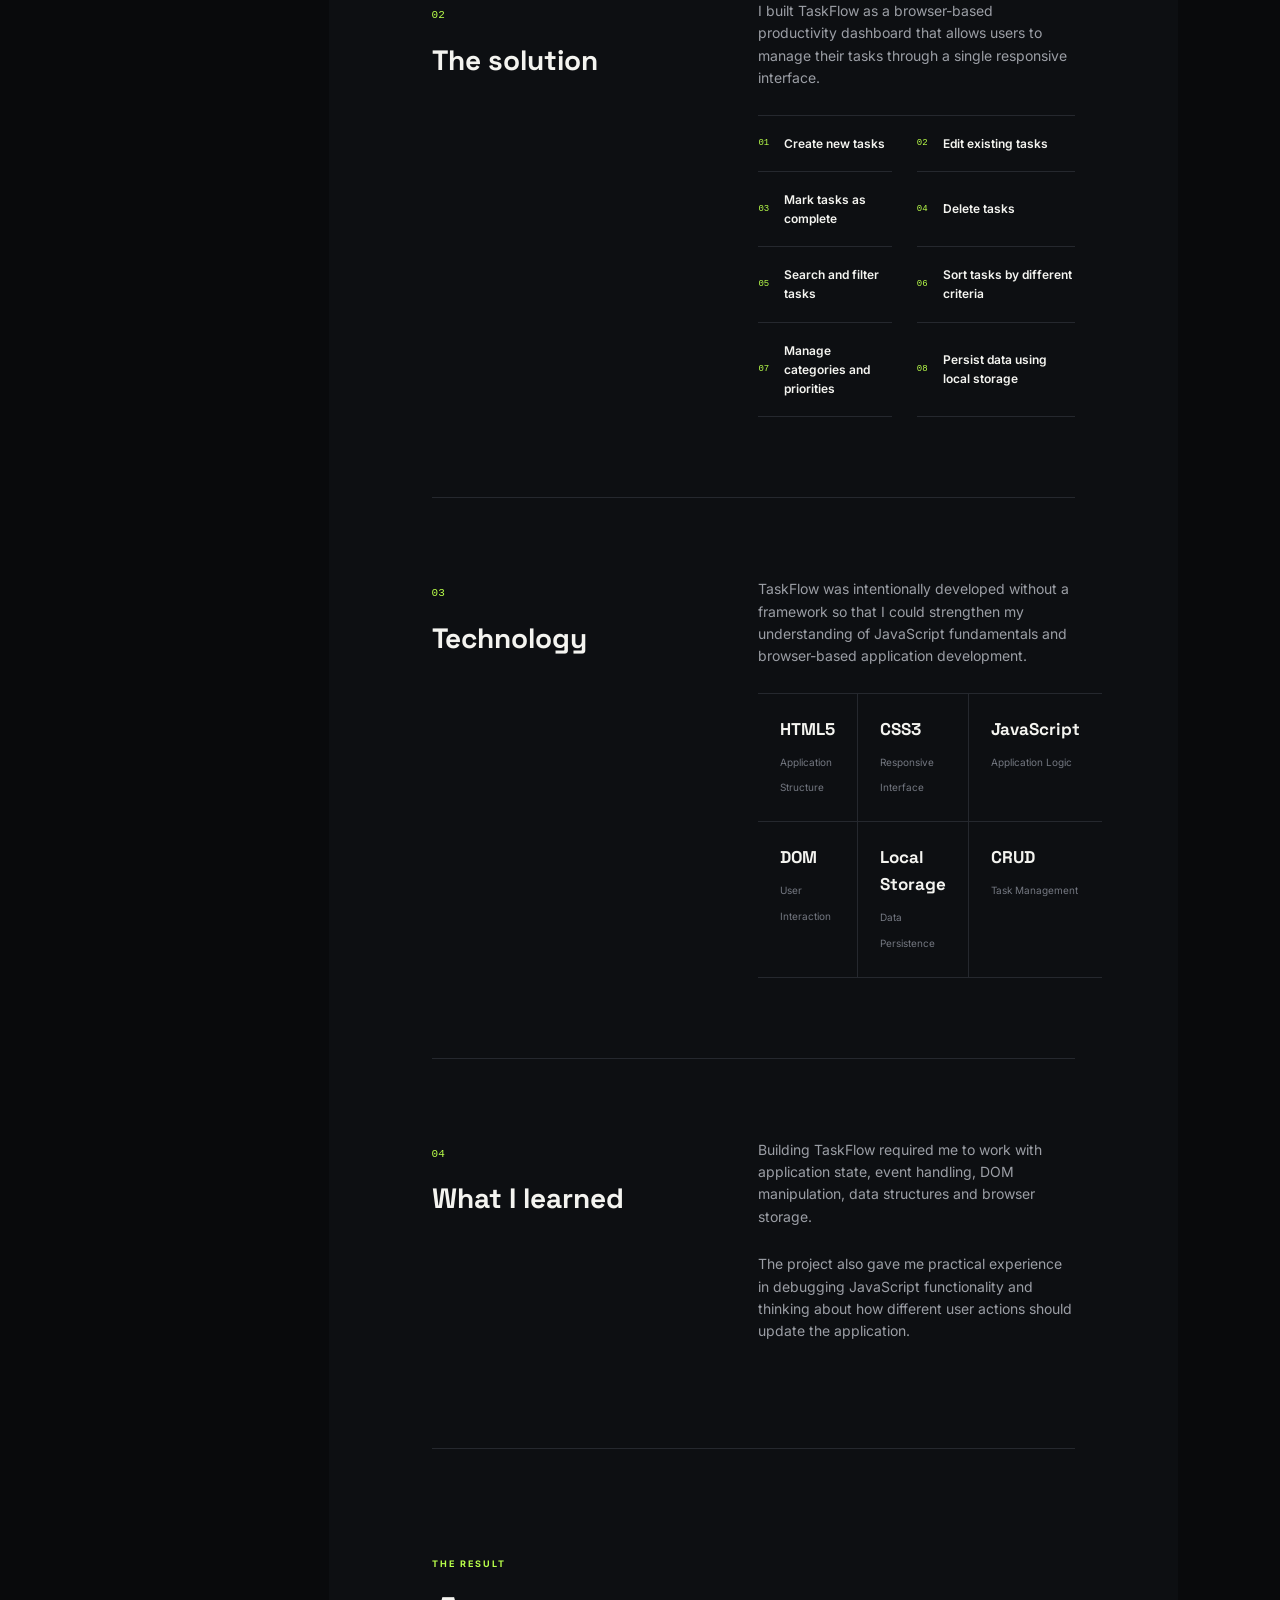
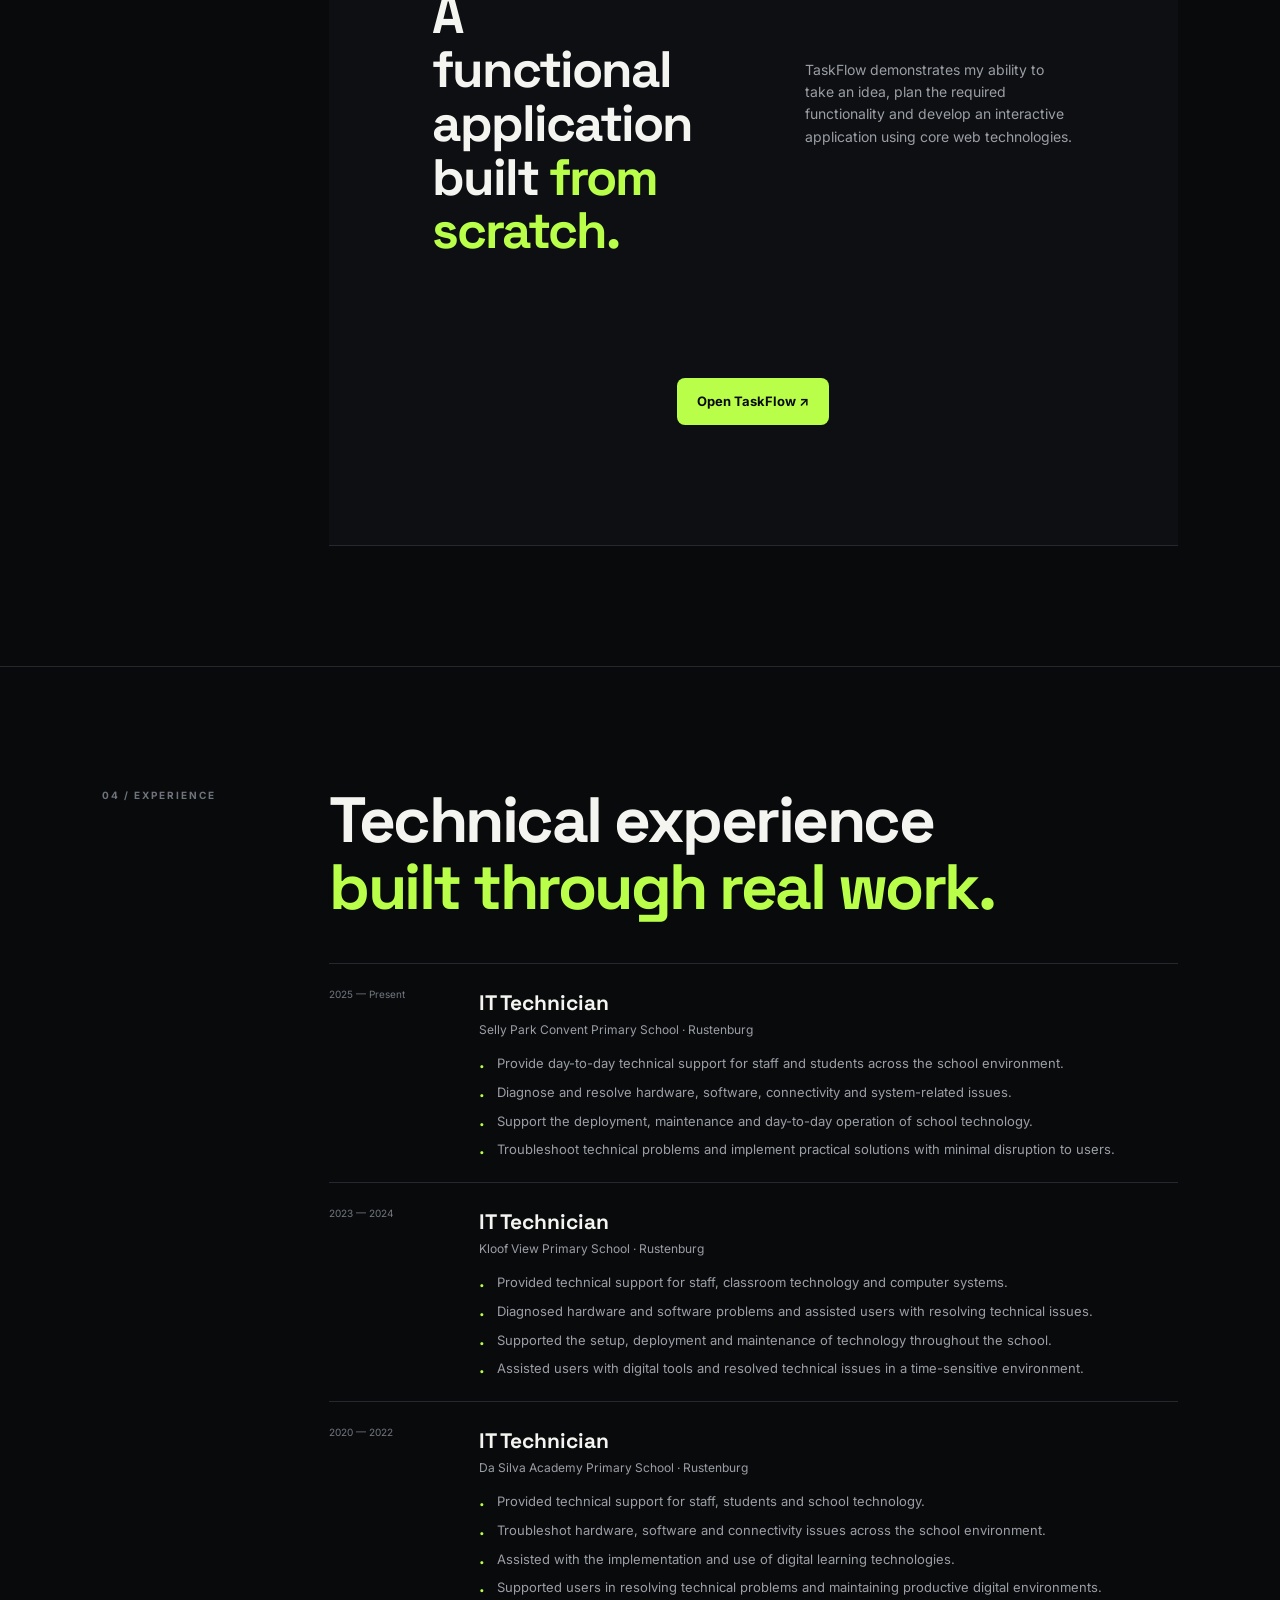
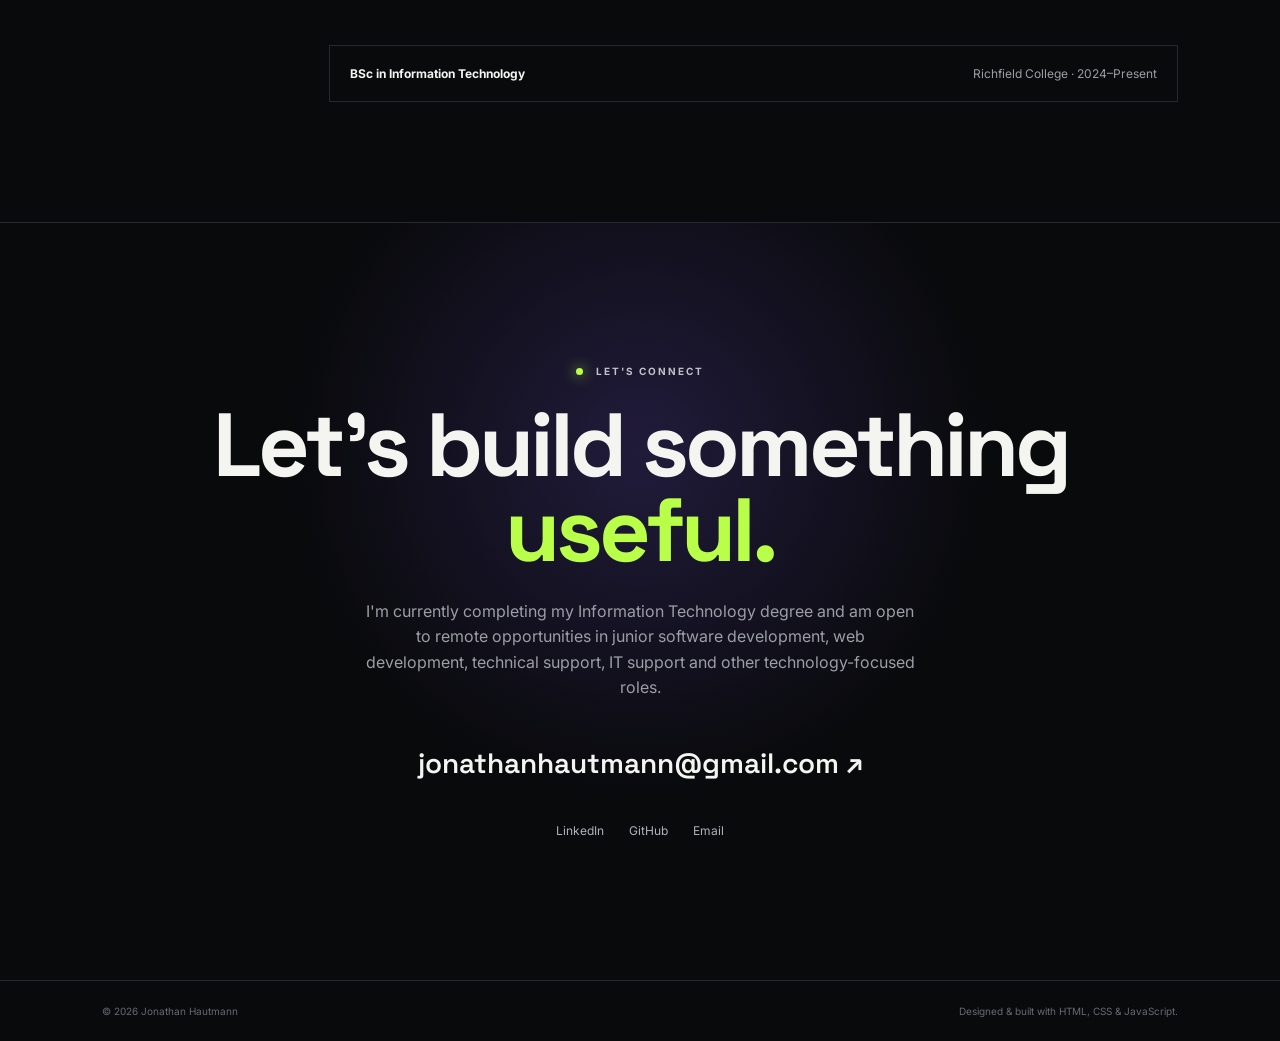
==== commit d09adf7f: "Update index.html" ====
--- a/index.html
+++ b/index.html
@@ -82,9 +82,8 @@
                 <p class="hero-description">
                     I'm Jonathan Hautmann, a final-year Information Technology student 
                     with professional experience in IT support, education and digital technology. 
-                    I combine hands-on technical 
-                    experience with software development skills to build practical solutions 
-                    and solve real-world problems.
+                    I combine hands-on technical experience with software development skills 
+                    to build practical solutions and solve real-world problems.
                 </p>
 
                 <div class="hero-buttons">
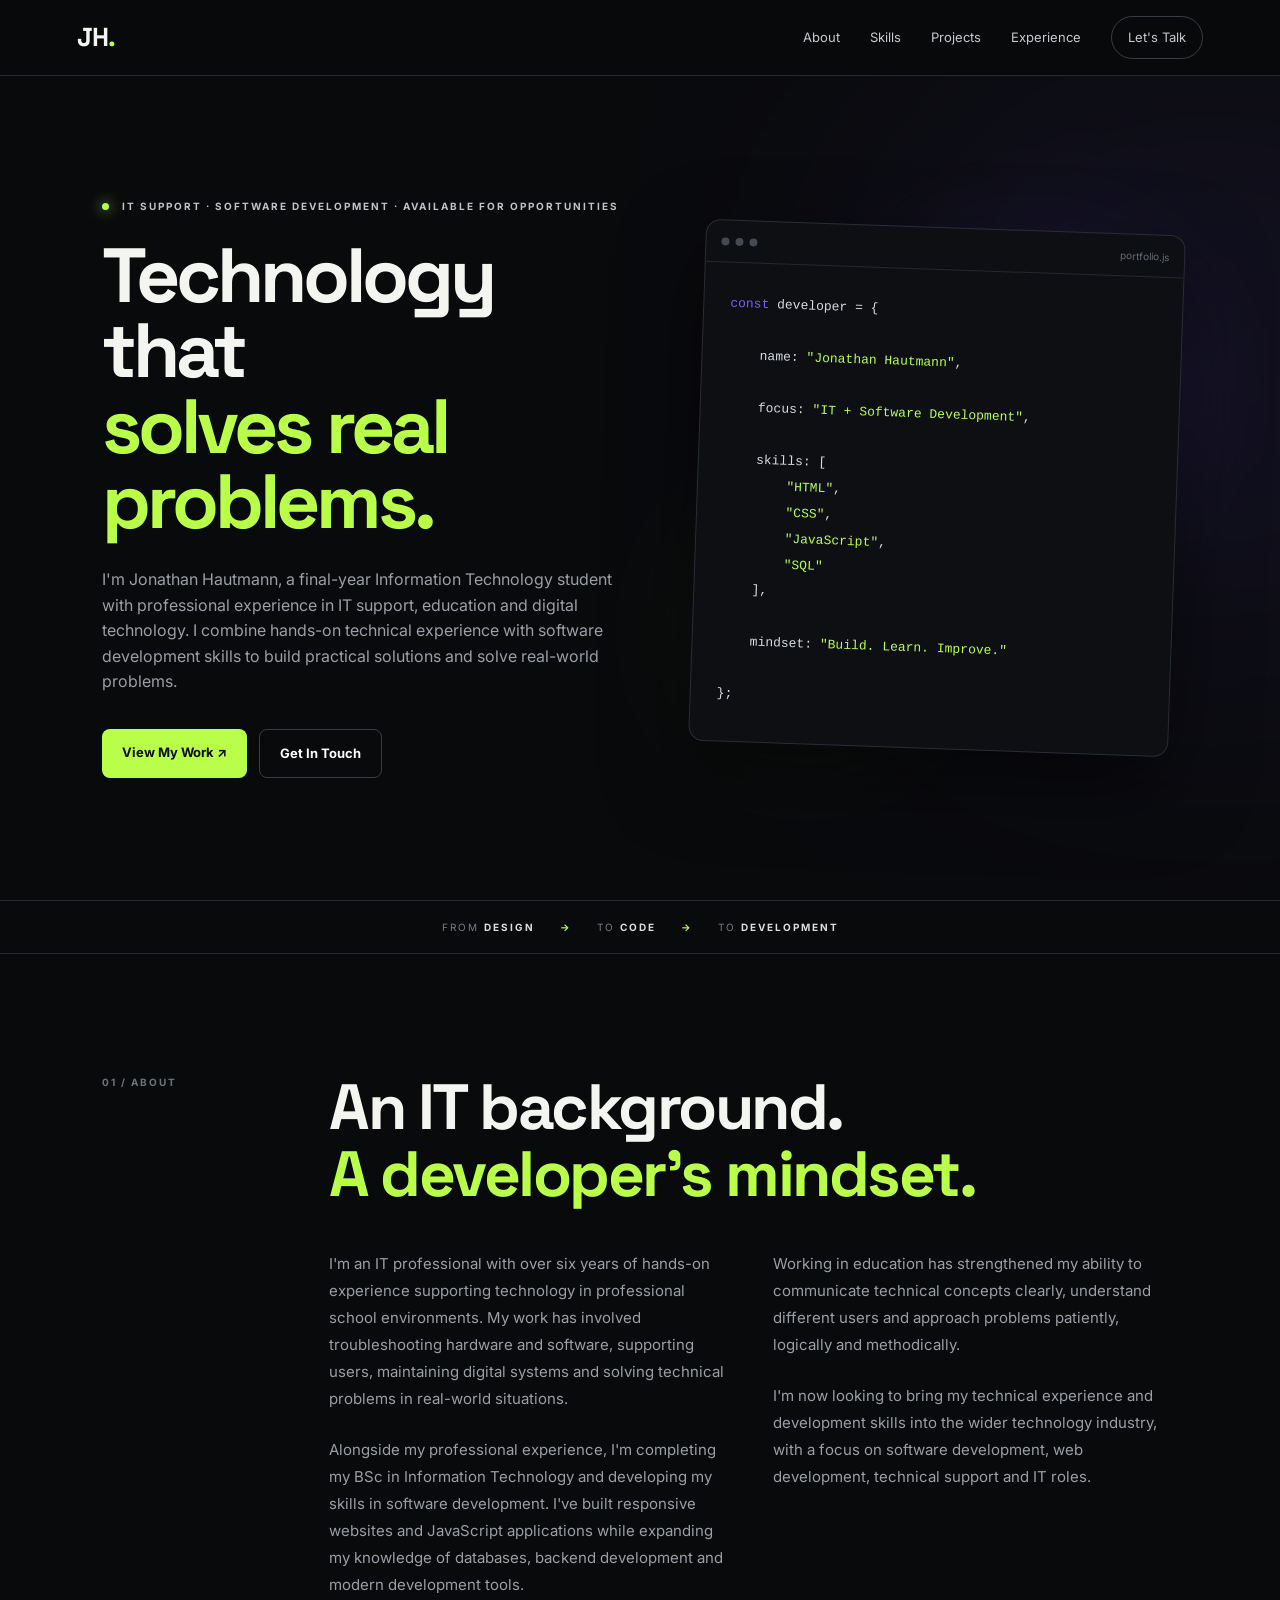
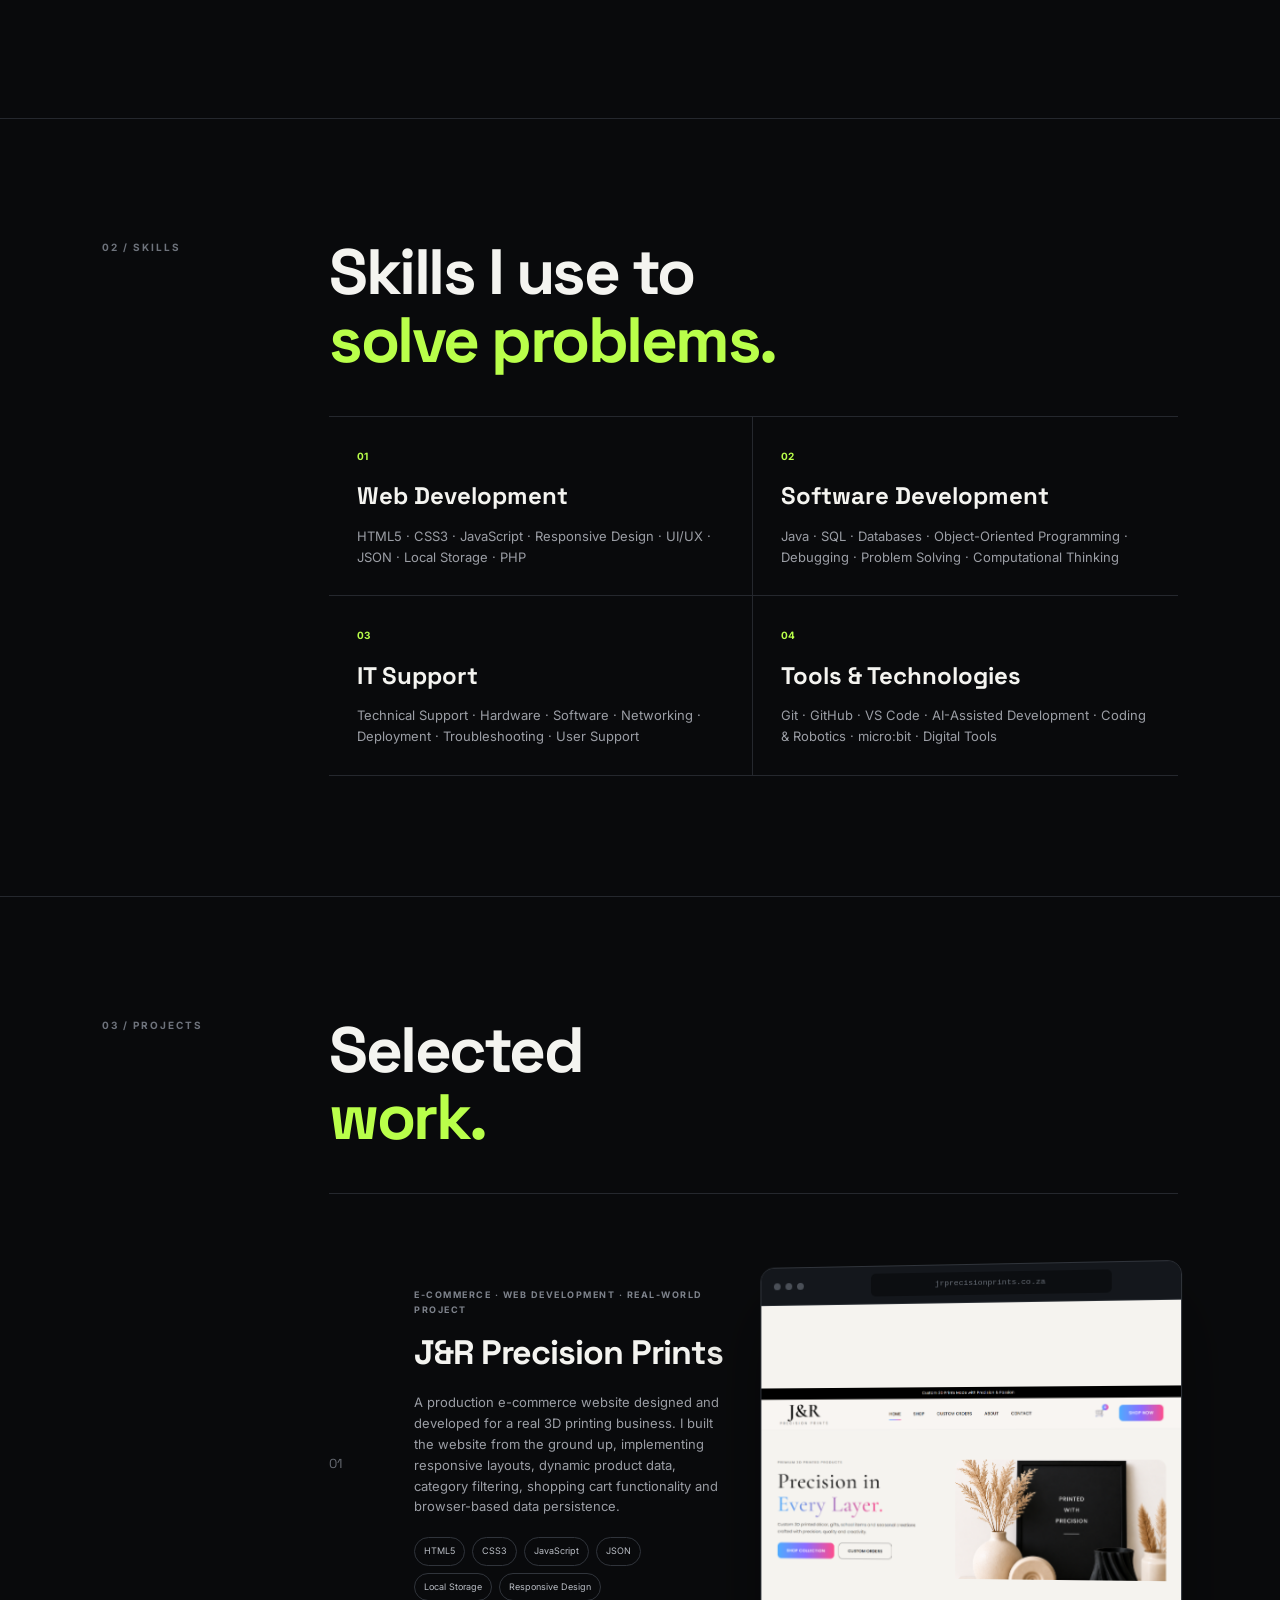
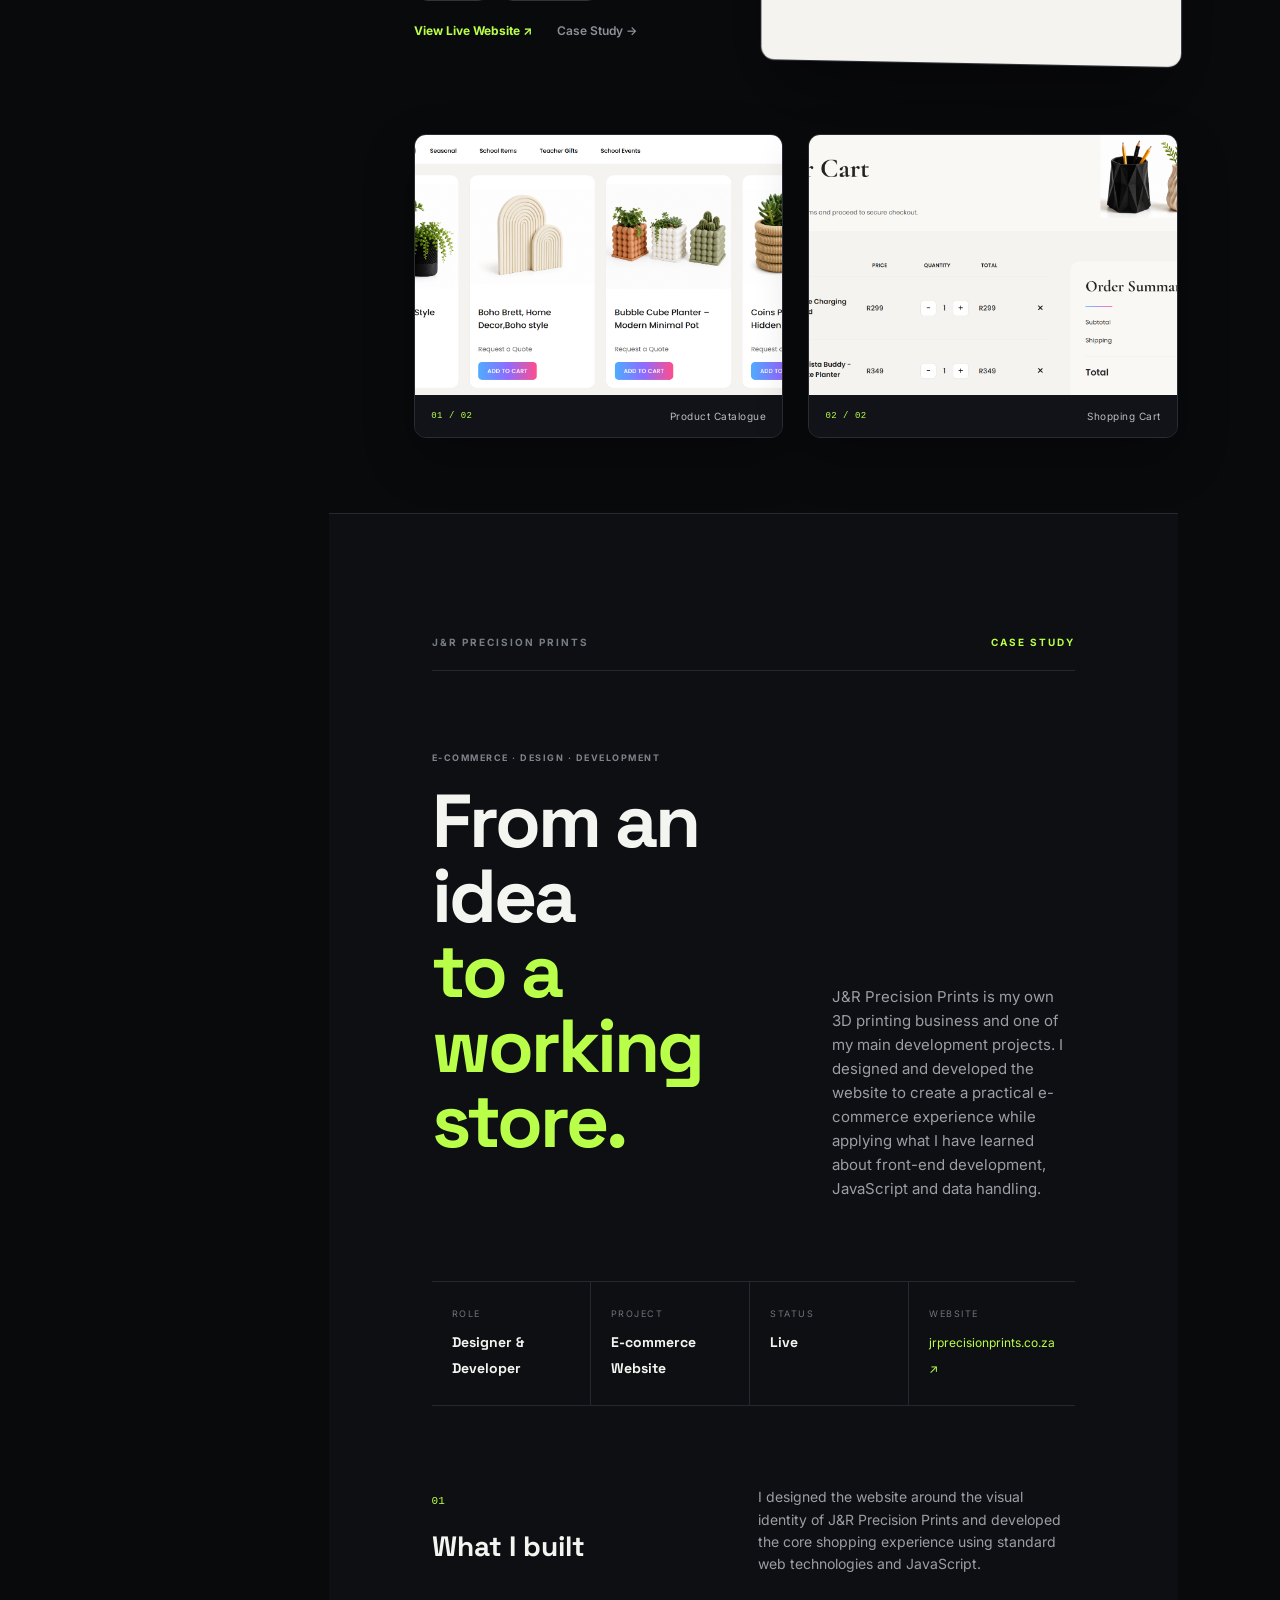
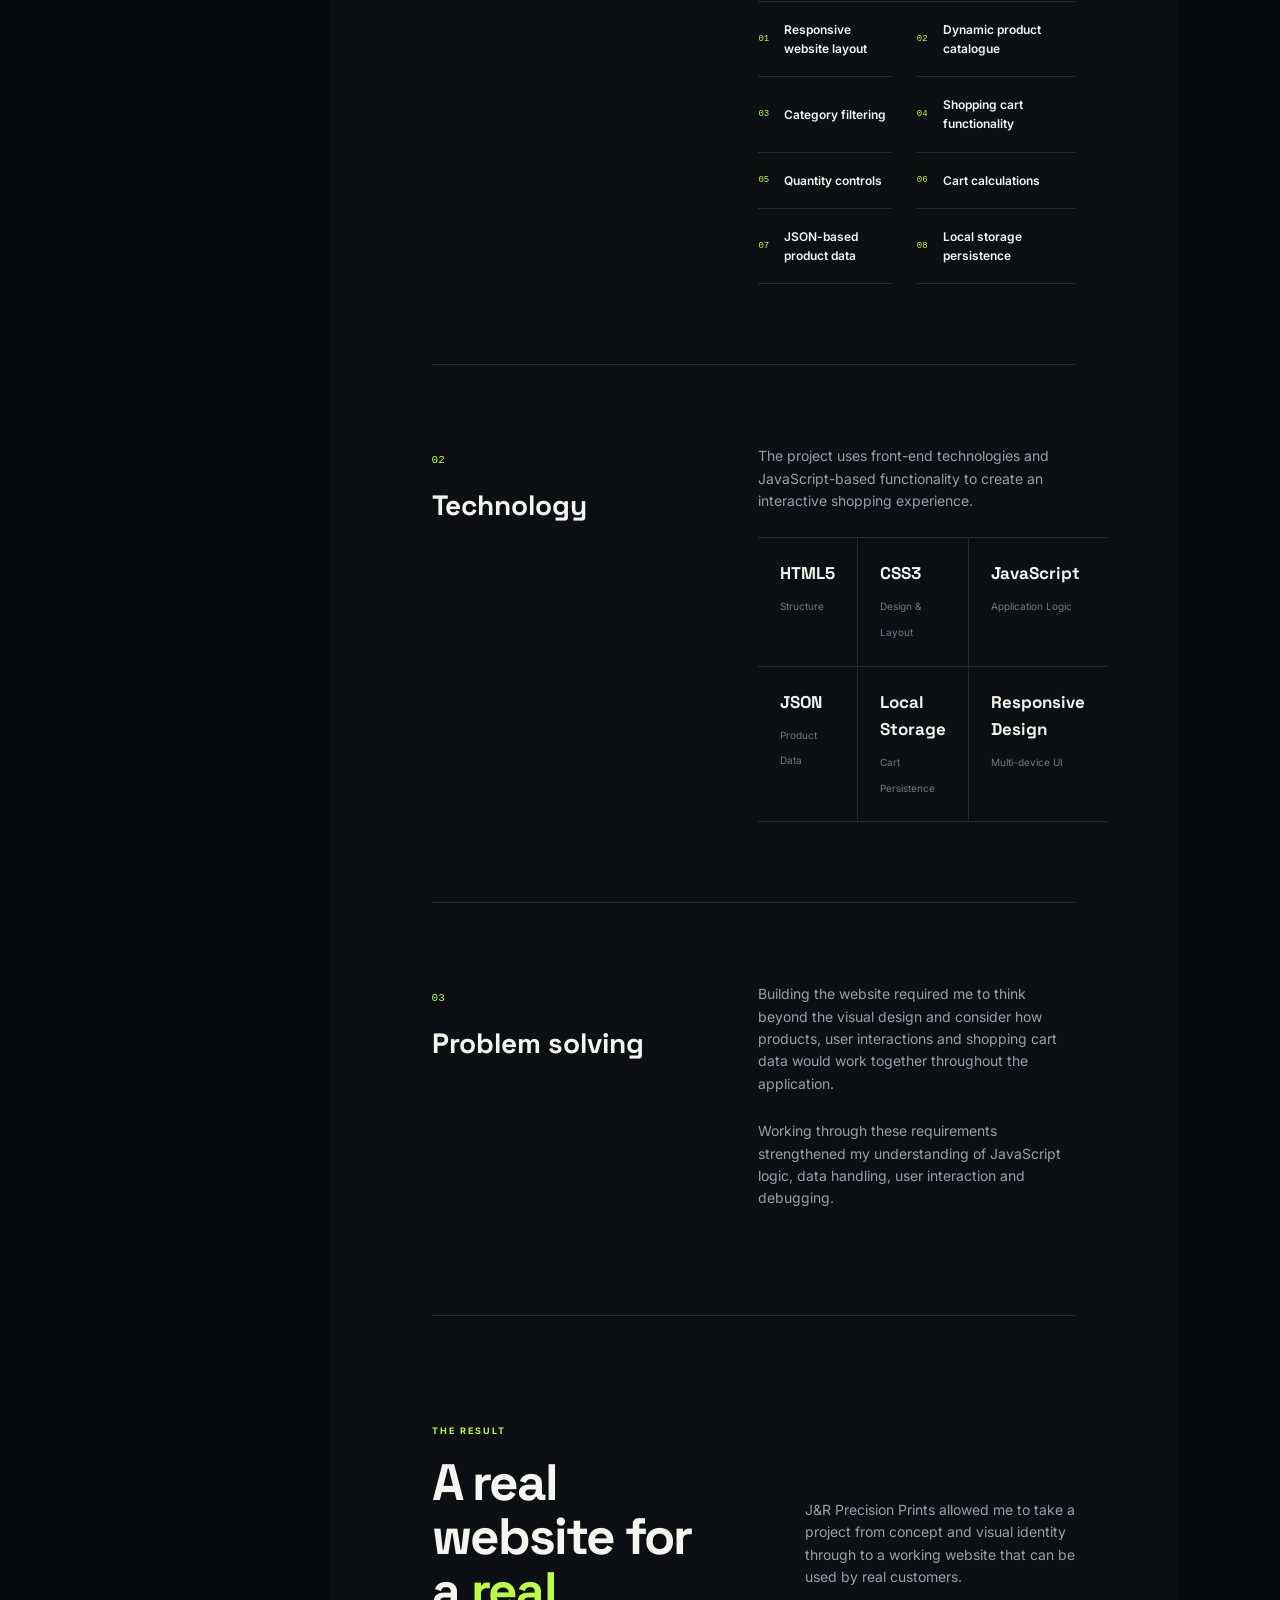
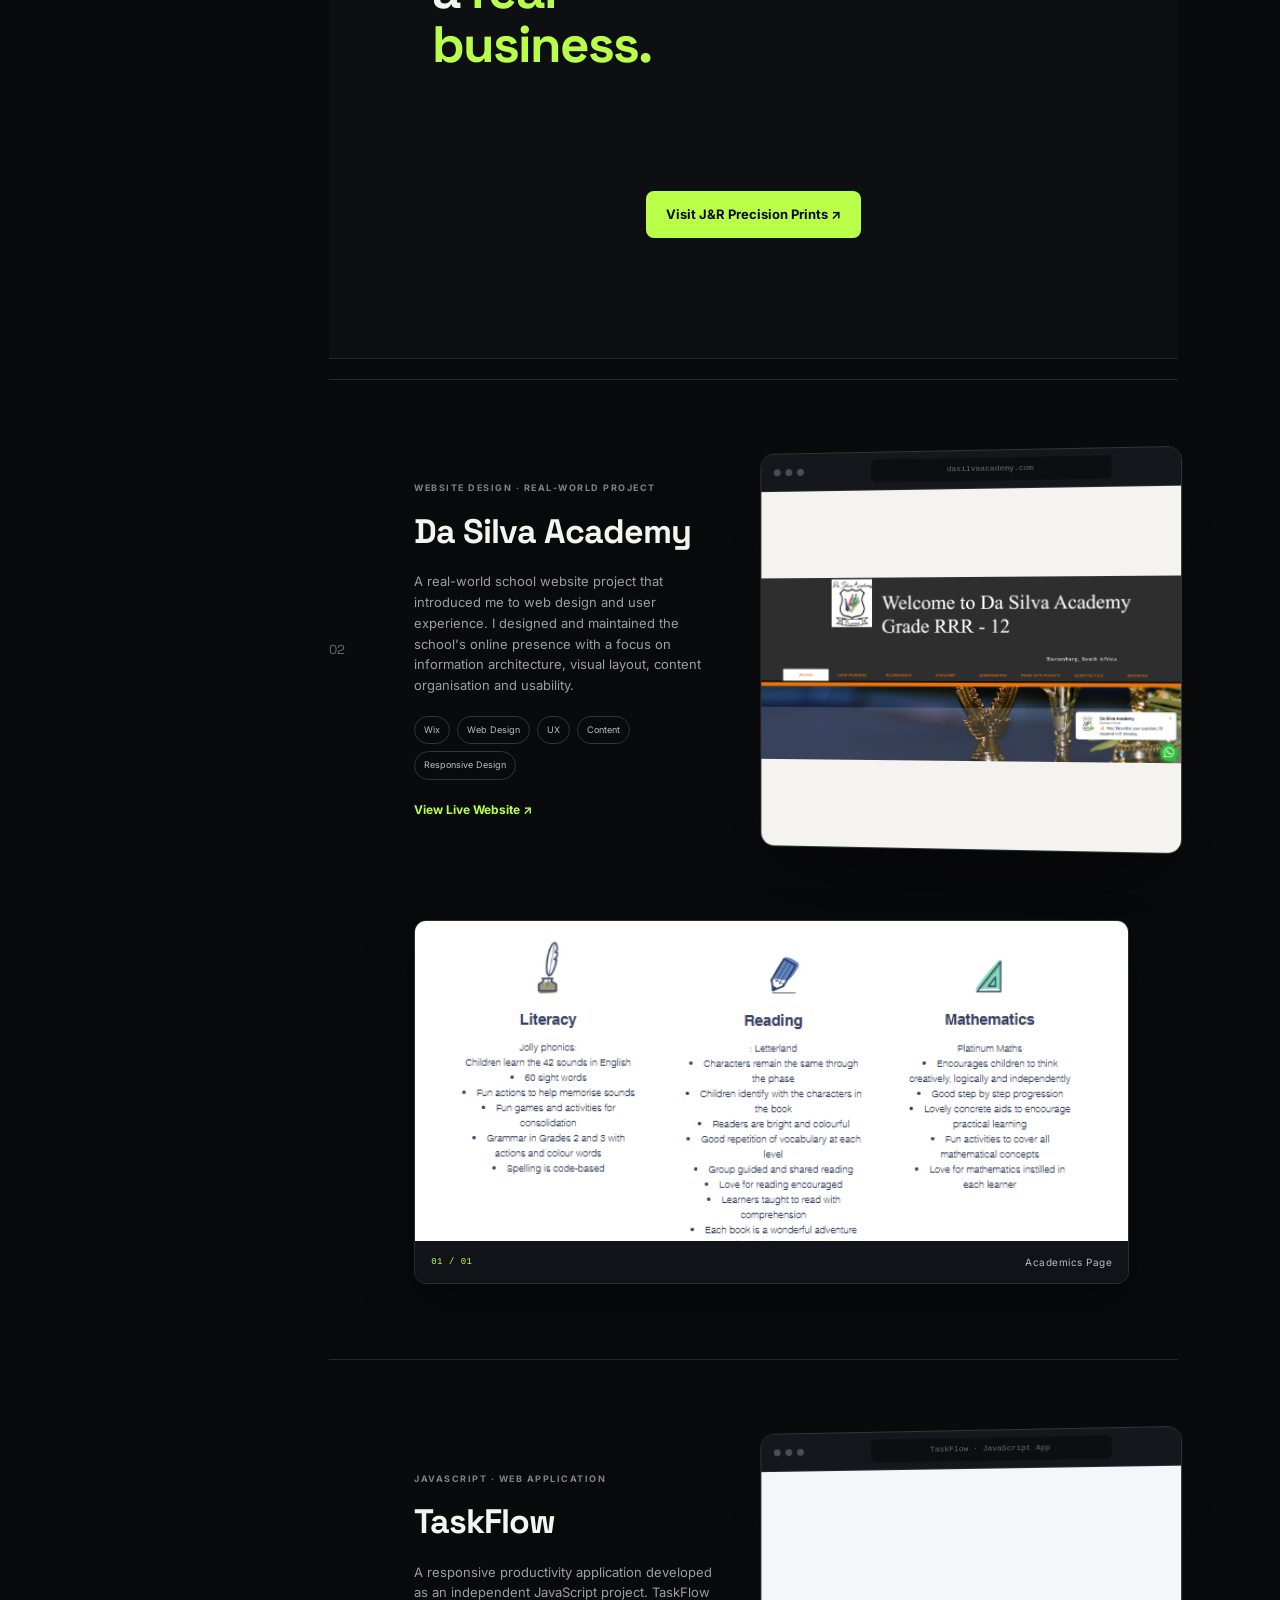
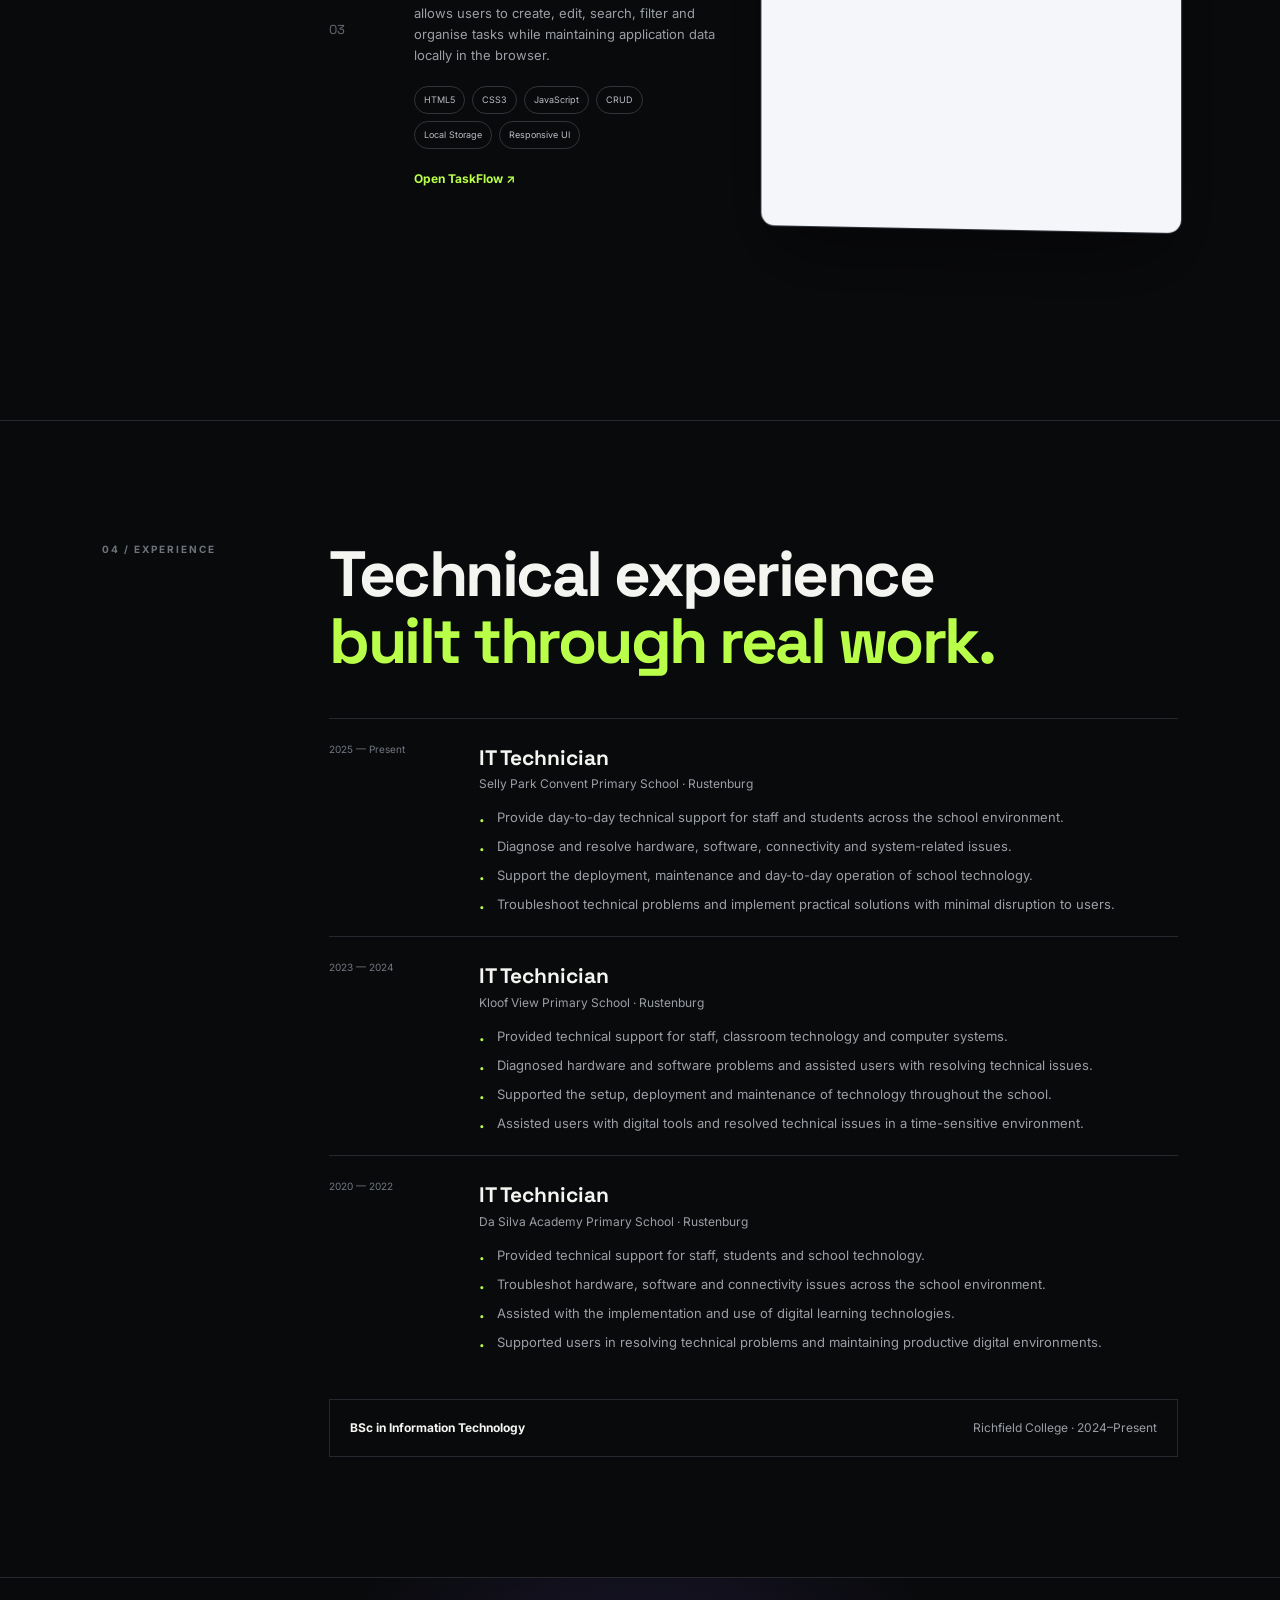
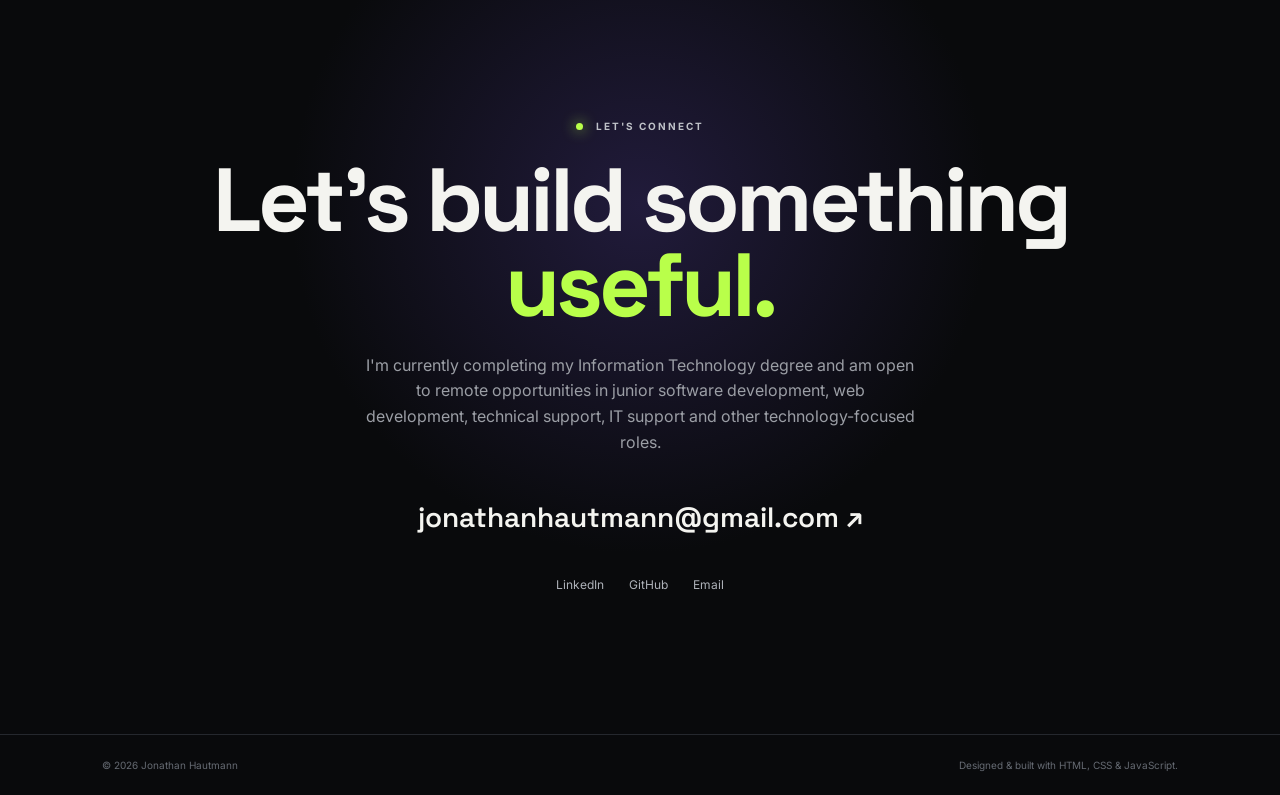
==== commit b5d27938: "Update index.html" ====
--- a/index.html
+++ b/index.html
@@ -178,11 +178,11 @@
         </section>
 
 
-        <!-- =========================
-             ABOUT
-        ========================== -->
-
-        <section id="about" class="section">
+ <!-- =========================
+     ABOUT
+========================== -->
+
+<section id="about" class="section">
 
     <div class="section-number">
         01 / ABOUT
@@ -201,39 +201,40 @@
             <div>
 
                 <p>
-                    I'm an IT professional with over six years of
-                    experience supporting technology in professional
-                    school environments. My work has involved
-                    troubleshooting hardware and software, supporting
-                    users, managing digital tools and solving technical
-                    problems in real-world situations.
+                    I'm an IT professional with over six years of hands-on
+                    experience supporting technology in professional school
+                    environments. My work has involved troubleshooting
+                    hardware and software, supporting users, maintaining
+                    digital systems and solving technical problems in
+                    real-world situations.
                 </p>
 
                 <p>
-                    Alongside my professional IT experience, I am
-                    completing my BSc in Information Technology and
-                    developing my skills in software development. I have
-                    built responsive websites and JavaScript applications,
-                    and I'm continuing to expand my knowledge of databases,
-                    backend development and automation.
-                </p>
-
-            </div>
+                    Alongside my professional experience, I'm completing
+                    my BSc in Information Technology and developing my
+                    skills in software development. I've built responsive
+                    websites and JavaScript applications while expanding
+                    my knowledge of databases, backend development and
+                    modern development tools.
+                </p>
+
+            </div>
+
 
             <div>
 
                 <p>
-                    Working in education has also strengthened my ability
-                    to communicate technical concepts clearly, support
-                    different types of users and approach problems
-                    patiently and methodically.
+                    Working in education has strengthened my ability to
+                    communicate technical concepts clearly, understand
+                    different users and approach problems patiently,
+                    logically and methodically.
                 </p>
 
                 <p>
-                    I'm now looking to bring these skills into the
-                    technology industry through opportunities in software
-                    development, technical support, IT and other
-                    technology-focused roles.
+                    I'm now looking to bring my technical experience and
+                    development skills into the wider technology industry,
+                    with a focus on software development, web development,
+                    technical support and IT roles.
                 </p>
 
             </div>
@@ -244,8 +245,7 @@
 
 </section>
 
-
-        <!-- =========================
+<!-- =========================
      SKILLS
 ========================== -->
 
@@ -265,6 +265,7 @@
 
         <div class="skills-grid">
 
+
             <!-- WEB DEVELOPMENT -->
 
             <div class="skill-card">
@@ -285,7 +286,7 @@
             </div>
 
 
-            <!-- PROGRAMMING & DATABASES -->
+            <!-- SOFTWARE DEVELOPMENT -->
 
             <div class="skill-card">
 
@@ -294,18 +295,18 @@
                 </span>
 
                 <h3>
-                    Programming &amp; Databases
+                    Software Development
                 </h3>
 
                 <p>
-                    Java · SQL · Databases · Computational Thinking
-                    · Debugging · Problem Solving
-                </p>
-
-            </div>
-
-
-            <!-- IT & TECHNICAL SUPPORT -->
+                    Java · SQL · Databases · Object-Oriented Programming
+                    · Debugging · Problem Solving · Computational Thinking
+                </p>
+
+            </div>
+
+
+            <!-- IT SUPPORT -->
 
             <div class="skill-card">
 
@@ -314,7 +315,7 @@
                 </span>
 
                 <h3>
-                    IT &amp; Technical Support
+                    IT Support
                 </h3>
 
                 <p>
@@ -343,6 +344,7 @@
                 </p>
 
             </div>
+
 
         </div>
 
@@ -383,18 +385,19 @@
             <div class="project-info">
 
                 <p class="project-type">
-                    E-COMMERCE · DESIGN &amp; DEVELOPMENT
+                    E-COMMERCE · WEB DEVELOPMENT · REAL-WORLD PROJECT
                 </p>
 
                 <h3>
-                    J&amp;R Precision Prints
+                    J&R Precision Prints
                 </h3>
 
                 <p>
-                    A production e-commerce website I designed and developed
-                    for a 3D printing business. I built the site from the ground
-                    up, combining responsive UI design with JavaScript-driven
-                    product data, filtering, cart functionality and local storage.
+                    A production e-commerce website designed and developed
+                    for a real 3D printing business. I built the website from
+                    the ground up, implementing responsive layouts, dynamic
+                    product data, category filtering, shopping cart
+                    functionality and browser-based data persistence.
                 </p>
 
                 <div class="tags">
@@ -431,8 +434,6 @@
             </div>
 
 
-            <!-- REAL WEBSITE SCREENSHOT -->
-
             <div class="project-showcase">
 
                 <div class="browser-frame">
@@ -455,8 +456,7 @@
 
                         <img
                             src="images/projects/jr-precision-prints/homepage.png"
-                            alt="J&R Precision Prints website homepage"
-                            loading="lazy"
+                            alt="J&R Precision Prints e-commerce website homepage"
                         >
 
                     </div>
@@ -479,7 +479,6 @@
                 <img
                     src="images/projects/jr-precision-prints/product.png"
                     alt="J&R Precision Prints product catalogue"
-                    loading="lazy"
                 >
 
                 <div class="support-caption">
@@ -495,7 +494,6 @@
                 <img
                     src="images/projects/jr-precision-prints/cart.png"
                     alt="J&R Precision Prints shopping cart"
-                    loading="lazy"
                 >
 
                 <div class="support-caption">
@@ -515,7 +513,7 @@
         <section id="jr-case-study" class="case-study">
 
             <div class="case-study-label">
-                J&amp;R PRECISION PRINTS
+                J&R PRECISION PRINTS
                 <span>CASE STUDY</span>
             </div>
 
@@ -539,11 +537,11 @@
 
                 <p class="case-study-description">
 
-                    J&amp;R Precision Prints is my own 3D printing business and
-                    the first major website I designed and developed using
-                    code. The project allowed me to combine my interest in
-                    design with practical web development and create a
-                    functional e-commerce experience.
+                    J&R Precision Prints is my own 3D printing business and
+                    one of my main development projects. I designed and
+                    developed the website to create a practical e-commerce
+                    experience while applying what I have learned about
+                    front-end development, JavaScript and data handling.
 
                 </p>
 
@@ -561,7 +559,7 @@
                     </span>
 
                     <strong>
-                        Designer &amp; Developer
+                        Designer & Developer
                     </strong>
 
                 </div>
@@ -632,10 +630,10 @@
                 <div class="case-study-content">
 
                     <p>
-                        I designed and developed the website around the
-                        visual identity of J&amp;R Precision Prints, with the
-                        goal of creating a clean and modern shopping
-                        experience.
+                        I designed the website around the visual identity
+                        of J&R Precision Prints and developed the core
+                        shopping experience using standard web technologies
+                        and JavaScript.
                     </p>
 
 
@@ -648,7 +646,7 @@
 
                         <div>
                             <span>02</span>
-                            <strong>Product catalogue</strong>
+                            <strong>Dynamic product catalogue</strong>
                         </div>
 
                         <div>
@@ -673,12 +671,12 @@
 
                         <div>
                             <span>07</span>
-                            <strong>Product data using JSON</strong>
+                            <strong>JSON-based product data</strong>
                         </div>
 
                         <div>
                             <span>08</span>
-                            <strong>Local storage</strong>
+                            <strong>Local storage persistence</strong>
                         </div>
 
                     </div>
@@ -708,8 +706,9 @@
                 <div class="case-study-content">
 
                     <p>
-                        The website was developed using standard web
-                        technologies and JavaScript-based functionality.
+                        The project uses front-end technologies and
+                        JavaScript-based functionality to create an
+                        interactive shopping experience.
                     </p>
 
 
@@ -722,12 +721,12 @@
 
                         <div>
                             <strong>CSS3</strong>
-                            <span>Design &amp; Layout</span>
+                            <span>Design & Layout</span>
                         </div>
 
                         <div>
                             <strong>JavaScript</strong>
-                            <span>Functionality</span>
+                            <span>Application Logic</span>
                         </div>
 
                         <div>
@@ -737,7 +736,7 @@
 
                         <div>
                             <strong>Local Storage</strong>
-                            <span>Cart Data</span>
+                            <span>Cart Persistence</span>
                         </div>
 
                         <div>
@@ -772,21 +771,16 @@
                 <div class="case-study-content">
 
                     <p>
-
-                        Building the website required more than creating
-                        the visual design. I had to think about how products
-                        would be displayed, how users would interact with
-                        the shopping cart and how information should be
-                        stored and updated throughout the site.
-
+                        Building the website required me to think beyond
+                        the visual design and consider how products,
+                        user interactions and shopping cart data would
+                        work together throughout the application.
                     </p>
 
                     <p>
-
-                        Working through these requirements helped me develop
-                        my understanding of JavaScript logic, data handling,
-                        user interaction and debugging.
-
+                        Working through these requirements strengthened
+                        my understanding of JavaScript logic, data
+                        handling, user interaction and debugging.
                     </p>
 
                 </div>
@@ -813,11 +807,9 @@
 
 
                 <p>
-
-                    J&amp;R Precision Prints gave me the opportunity to take a
-                    project from an idea and visual identity through to a
+                    J&R Precision Prints allowed me to take a project
+                    from concept and visual identity through to a
                     working website that can be used by real customers.
-
                 </p>
 
             </div>
@@ -833,7 +825,7 @@
                     rel="noopener noreferrer"
                     class="button button-primary"
                 >
-                    Visit J&amp;R Precision Prints
+                    Visit J&R Precision Prints
                     <span>↗</span>
                 </a>
 
@@ -863,19 +855,20 @@
                 </h3>
 
                 <p>
-                    A real-world school website project focused on creating
-                    a clear, accessible and engaging online presence. I worked
-                    on the site's structure, visual design, content organisation
-                    and user experience while developing my understanding of
-                    web design and digital platforms.
+                    A real-world school website project that introduced me
+                    to web design and user experience. I designed and
+                    maintained the school's online presence with a focus
+                    on information architecture, visual layout, content
+                    organisation and usability.
                 </p>
 
                 <div class="tags">
 
-                    <span>Website Design</span>
                     <span>Wix</span>
+                    <span>Web Design</span>
                     <span>UX</span>
                     <span>Content</span>
+                    <span>Responsive Design</span>
 
                 </div>
 
@@ -895,8 +888,6 @@
             </div>
 
 
-            <!-- REAL WEBSITE SCREENSHOT -->
-
             <div class="project-showcase">
 
                 <div class="browser-frame">
@@ -920,7 +911,6 @@
                         <img
                             src="images/projects/da-silva-academy/homepage.png"
                             alt="Da Silva Academy website homepage"
-                            loading="lazy"
                         >
 
                     </div>
@@ -932,9 +922,7 @@
         </article>
 
 
-        <!-- =========================================
-             DA SILVA SUPPORTING SCREEN
-        ========================================== -->
+        <!-- DA SILVA SUPPORTING SCREEN -->
 
         <div class="single-support-image">
 
@@ -943,7 +931,6 @@
                 <img
                     src="images/projects/da-silva-academy/academics.png"
                     alt="Da Silva Academy academics page"
-                    loading="lazy"
                 >
 
                 <div class="support-caption">
@@ -977,11 +964,11 @@
                 </h3>
 
                 <p>
-                    A responsive productivity web application built from
-                    scratch with vanilla JavaScript. TaskFlow allows users
-                    to create, edit, complete, search, filter and organise
-                    tasks while keeping application data persisted in the
-                    browser using local storage.
+                    A responsive productivity application developed as
+                    an independent JavaScript project. TaskFlow allows
+                    users to create, edit, search, filter and organise
+                    tasks while maintaining application data locally
+                    in the browser.
                 </p>
 
                 <div class="tags">
@@ -989,7 +976,6 @@
                     <span>HTML5</span>
                     <span>CSS3</span>
                     <span>JavaScript</span>
-                    <span>DOM</span>
                     <span>CRUD</span>
                     <span>Local Storage</span>
                     <span>Responsive UI</span>
@@ -1007,22 +993,10 @@
                         Open TaskFlow ↗
                     </a>
 
-                    <!-- ADD YOUR REAL GITHUB URL HERE -->
-
-                    <a
-                        href="#"
-                        class="project-case-study"
-                        title="GitHub repository coming soon"
-                    >
-                        View Code →
-                    </a>
-
-                </div>
-
-            </div>
-
-
-            <!-- TASKFLOW PREVIEW -->
+                </div>
+
+            </div>
+
 
             <div class="project-showcase">
 
@@ -1060,375 +1034,6 @@
             </div>
 
         </article>
-
-
-        <!-- =========================================
-             TASKFLOW CASE STUDY
-        ========================================== -->
-
-        <section id="taskflow-case-study" class="case-study taskflow-case-study">
-
-            <div class="case-study-label">
-                TASKFLOW
-                <span>CASE STUDY</span>
-            </div>
-
-
-            <div class="case-study-intro">
-
-                <div>
-
-                    <p class="case-study-type">
-                        JAVASCRIPT · WEB APPLICATION · PRODUCTIVITY
-                    </p>
-
-                    <h2>
-                        From a simple idea
-                        <br>
-                        <span>to a working application.</span>
-                    </h2>
-
-                </div>
-
-
-                <p class="case-study-description">
-
-                    TaskFlow is an independent productivity application
-                    I designed and developed to practise building a
-                    complete interactive web application using vanilla
-                    JavaScript. The project focuses on managing application
-                    state, user interaction and persistent data without
-                    relying on a JavaScript framework.
-
-                </p>
-
-            </div>
-
-
-            <!-- PROJECT OVERVIEW -->
-
-            <div class="case-study-overview">
-
-                <div class="overview-item">
-
-                    <span>
-                        ROLE
-                    </span>
-
-                    <strong>
-                        Developer
-                    </strong>
-
-                </div>
-
-
-                <div class="overview-item">
-
-                    <span>
-                        PROJECT
-                    </span>
-
-                    <strong>
-                        Productivity Web Application
-                    </strong>
-
-                </div>
-
-
-                <div class="overview-item">
-
-                    <span>
-                        STATUS
-                    </span>
-
-                    <strong>
-                        Completed
-                    </strong>
-
-                </div>
-
-
-                <div class="overview-item">
-
-                    <span>
-                        TECHNOLOGY
-                    </span>
-
-                    <strong>
-                        HTML · CSS · JavaScript
-                    </strong>
-
-                </div>
-
-            </div>
-
-
-            <!-- THE PROBLEM -->
-
-            <div class="case-study-grid">
-
-                <div class="case-study-heading">
-
-                    <span>
-                        01
-                    </span>
-
-                    <h3>
-                        The problem
-                    </h3>
-
-                </div>
-
-
-                <div class="case-study-content">
-
-                    <p>
-
-                        Managing multiple tasks can quickly become difficult
-                        when information is spread across notes, lists and
-                        different applications. I wanted to create a simple
-                        interface where tasks could be created, organised
-                        and managed from one place.
-
-                    </p>
-
-                </div>
-
-            </div>
-
-
-            <!-- THE SOLUTION -->
-
-            <div class="case-study-grid">
-
-                <div class="case-study-heading">
-
-                    <span>
-                        02
-                    </span>
-
-                    <h3>
-                        The solution
-                    </h3>
-
-                </div>
-
-
-                <div class="case-study-content">
-
-                    <p>
-
-                        I built TaskFlow as a browser-based productivity
-                        dashboard that allows users to manage their tasks
-                        through a single responsive interface.
-
-                    </p>
-
-
-                    <div class="feature-list">
-
-                        <div>
-                            <span>01</span>
-                            <strong>Create new tasks</strong>
-                        </div>
-
-                        <div>
-                            <span>02</span>
-                            <strong>Edit existing tasks</strong>
-                        </div>
-
-                        <div>
-                            <span>03</span>
-                            <strong>Mark tasks as complete</strong>
-                        </div>
-
-                        <div>
-                            <span>04</span>
-                            <strong>Delete tasks</strong>
-                        </div>
-
-                        <div>
-                            <span>05</span>
-                            <strong>Search and filter tasks</strong>
-                        </div>
-
-                        <div>
-                            <span>06</span>
-                            <strong>Sort tasks by different criteria</strong>
-                        </div>
-
-                        <div>
-                            <span>07</span>
-                            <strong>Manage categories and priorities</strong>
-                        </div>
-
-                        <div>
-                            <span>08</span>
-                            <strong>Persist data using local storage</strong>
-                        </div>
-
-                    </div>
-
-                </div>
-
-            </div>
-
-
-            <!-- TECHNOLOGY -->
-
-            <div class="case-study-grid">
-
-                <div class="case-study-heading">
-
-                    <span>
-                        03
-                    </span>
-
-                    <h3>
-                        Technology
-                    </h3>
-
-                </div>
-
-
-                <div class="case-study-content">
-
-                    <p>
-
-                        TaskFlow was intentionally developed without
-                        a framework so that I could strengthen my
-                        understanding of JavaScript fundamentals and
-                        browser-based application development.
-
-                    </p>
-
-
-                    <div class="technology-grid">
-
-                        <div>
-                            <strong>HTML5</strong>
-                            <span>Application Structure</span>
-                        </div>
-
-                        <div>
-                            <strong>CSS3</strong>
-                            <span>Responsive Interface</span>
-                        </div>
-
-                        <div>
-                            <strong>JavaScript</strong>
-                            <span>Application Logic</span>
-                        </div>
-
-                        <div>
-                            <strong>DOM</strong>
-                            <span>User Interaction</span>
-                        </div>
-
-                        <div>
-                            <strong>Local Storage</strong>
-                            <span>Data Persistence</span>
-                        </div>
-
-                        <div>
-                            <strong>CRUD</strong>
-                            <span>Task Management</span>
-                        </div>
-
-                    </div>
-
-                </div>
-
-            </div>
-
-
-            <!-- PROBLEM SOLVING -->
-
-            <div class="case-study-grid">
-
-                <div class="case-study-heading">
-
-                    <span>
-                        04
-                    </span>
-
-                    <h3>
-                        What I learned
-                    </h3>
-
-                </div>
-
-
-                <div class="case-study-content">
-
-                    <p>
-
-                        Building TaskFlow required me to work with
-                        application state, event handling, DOM manipulation,
-                        data structures and browser storage.
-
-                    </p>
-
-                    <p>
-
-                        The project also gave me practical experience in
-                        debugging JavaScript functionality and thinking
-                        about how different user actions should update
-                        the application.
-
-                    </p>
-
-                </div>
-
-            </div>
-
-
-            <!-- RESULT -->
-
-            <div class="case-study-result">
-
-                <div>
-
-                    <span>
-                        THE RESULT
-                    </span>
-
-                    <h3>
-                        A functional application built
-                        <em>from scratch.</em>
-                    </h3>
-
-                </div>
-
-
-                <p>
-
-                    TaskFlow demonstrates my ability to take an idea,
-                    plan the required functionality and develop an
-                    interactive application using core web technologies.
-
-                </p>
-
-            </div>
-
-
-            <!-- CASE STUDY BUTTON -->
-
-            <div class="case-study-footer">
-
-                <a
-                    href="projects/taskflow/index.html"
-                    target="_blank"
-                    rel="noopener noreferrer"
-                    class="button button-primary"
-                >
-                    Open TaskFlow
-                    <span>↗</span>
-                </a>
-
-            </div>
-
-        </section>
 
     </div>
 
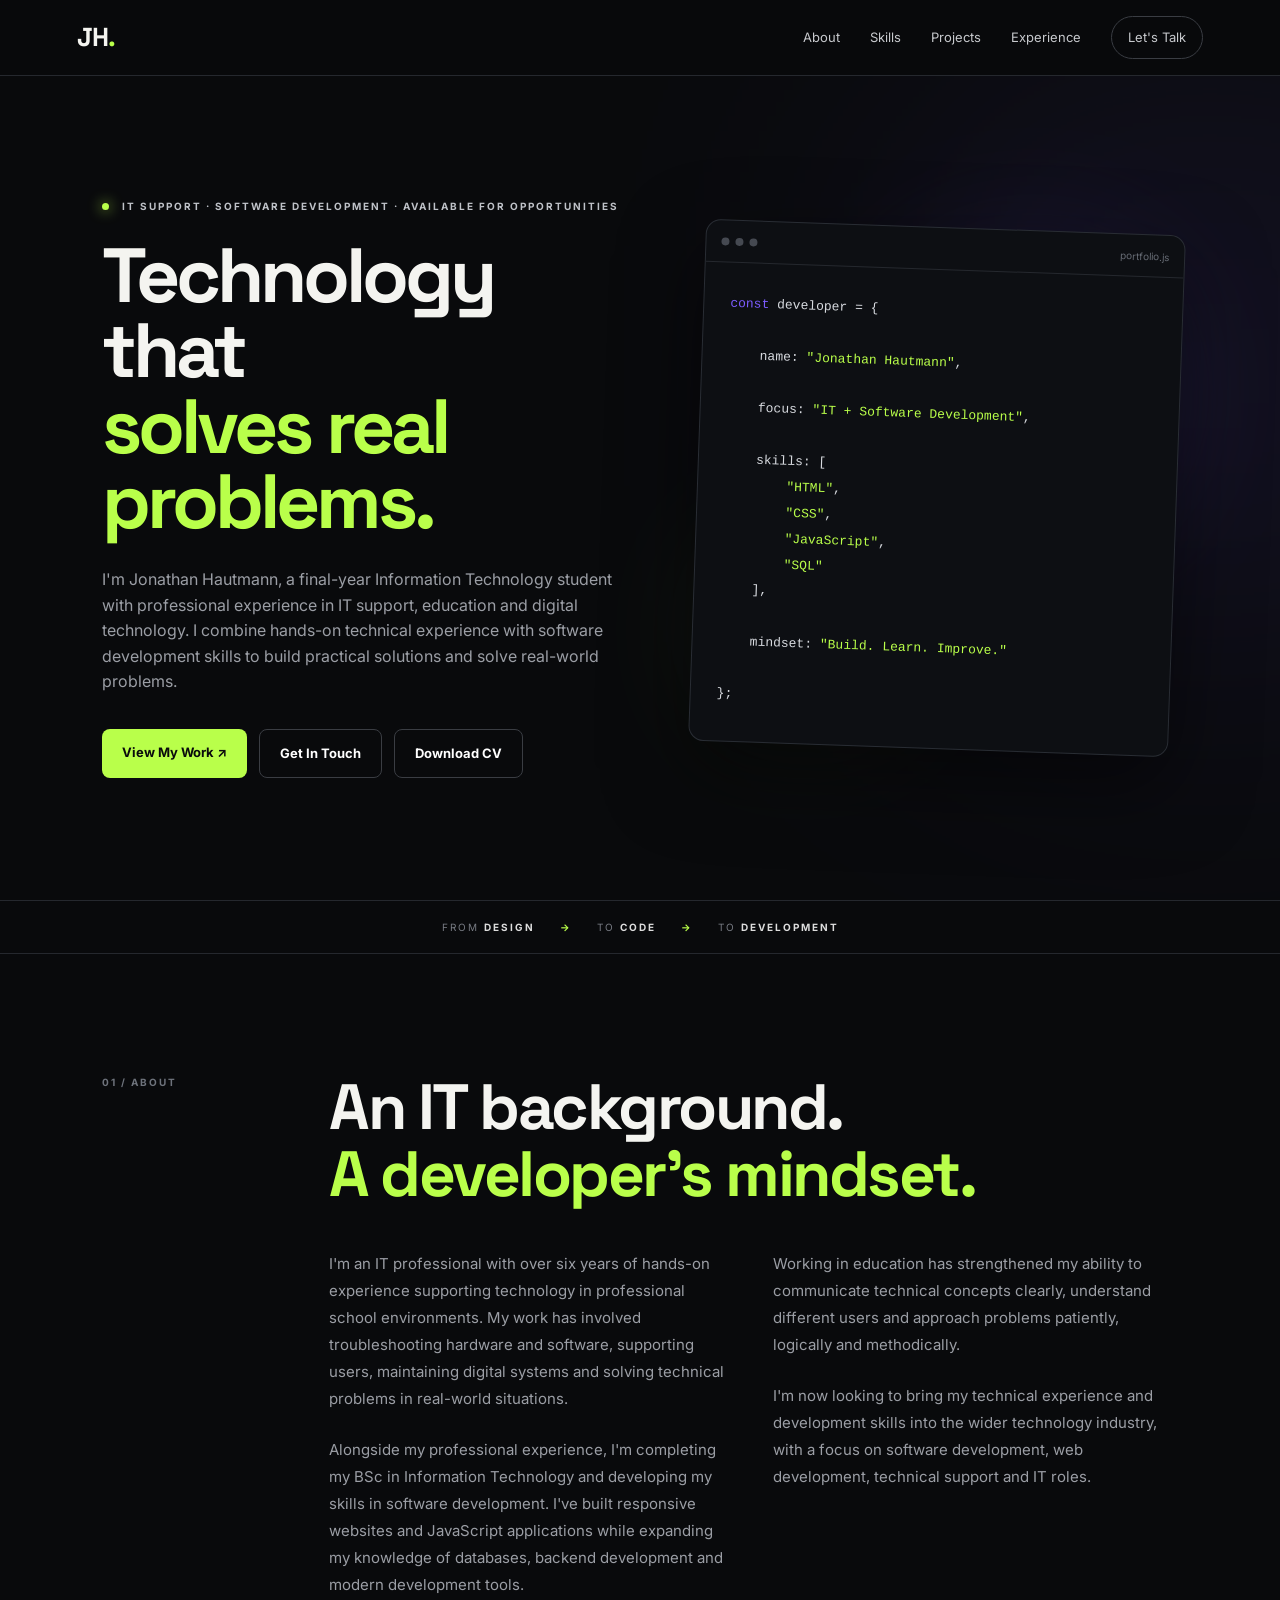
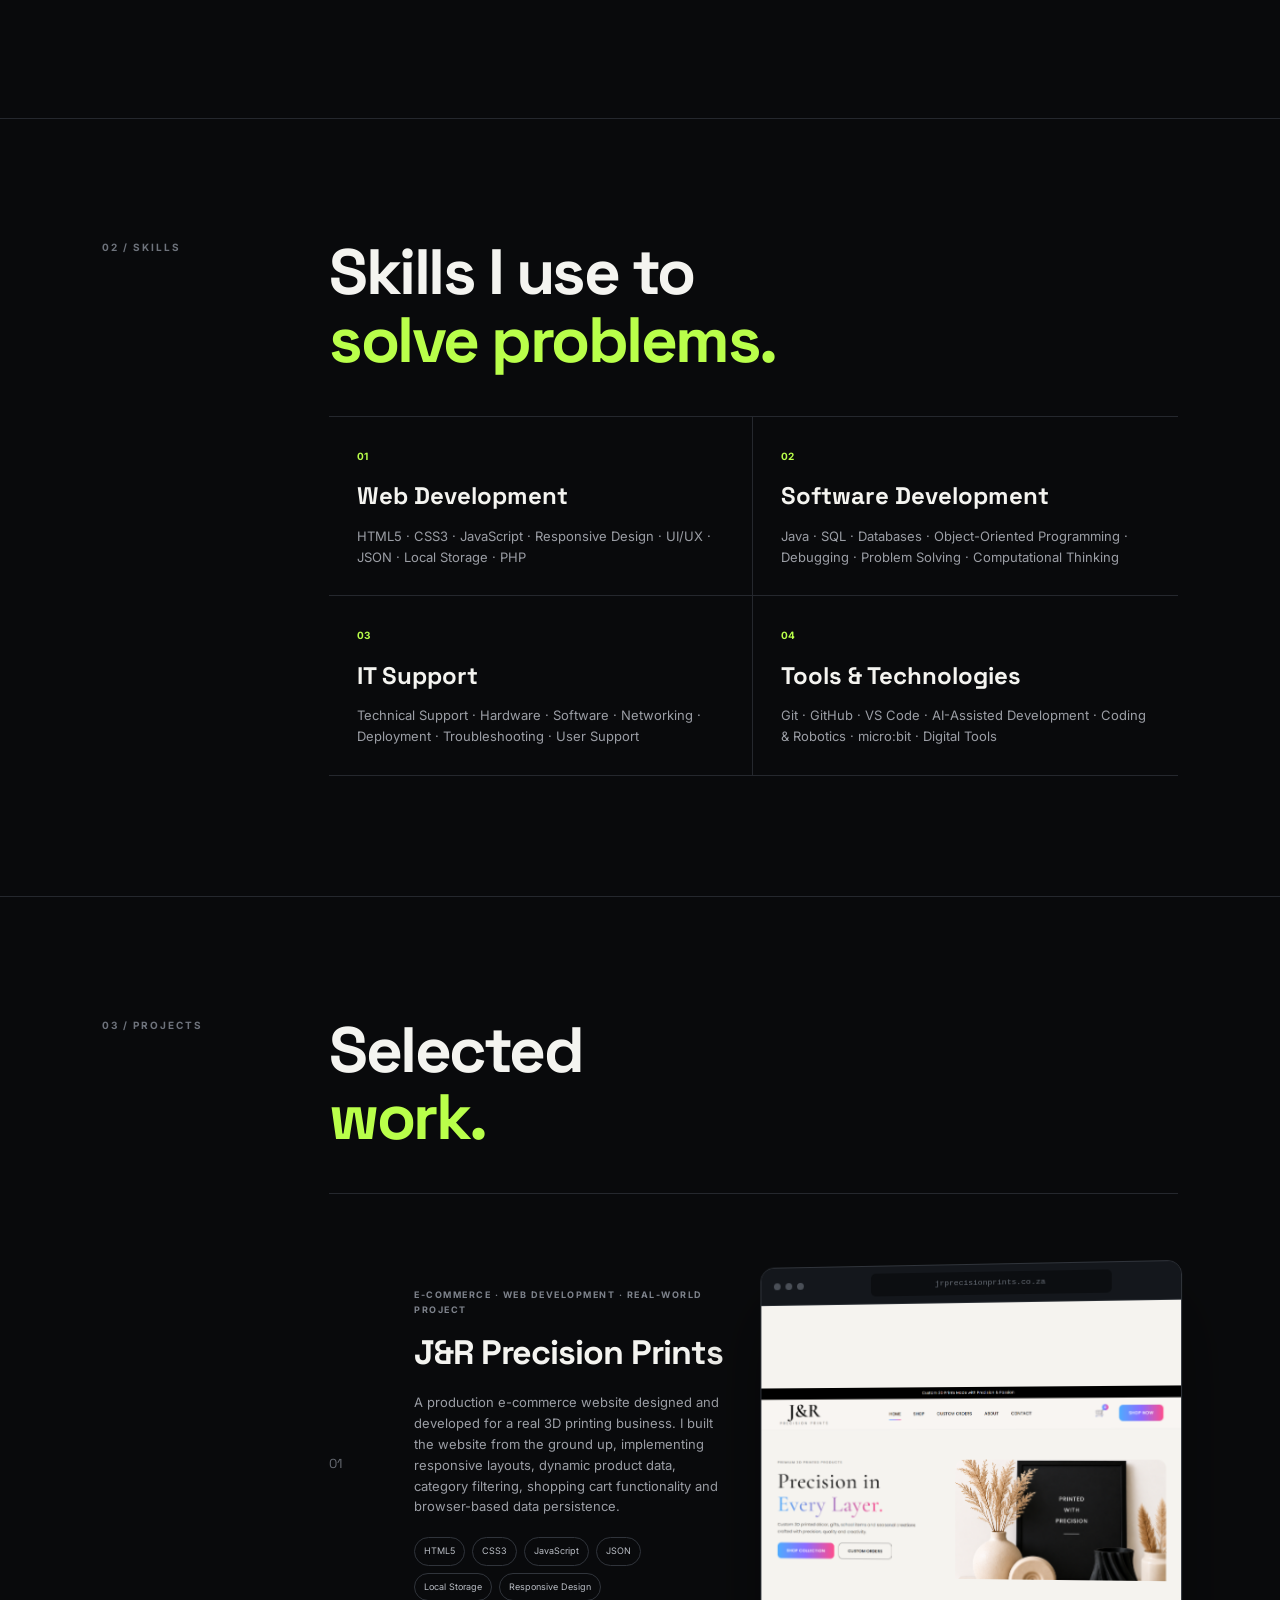
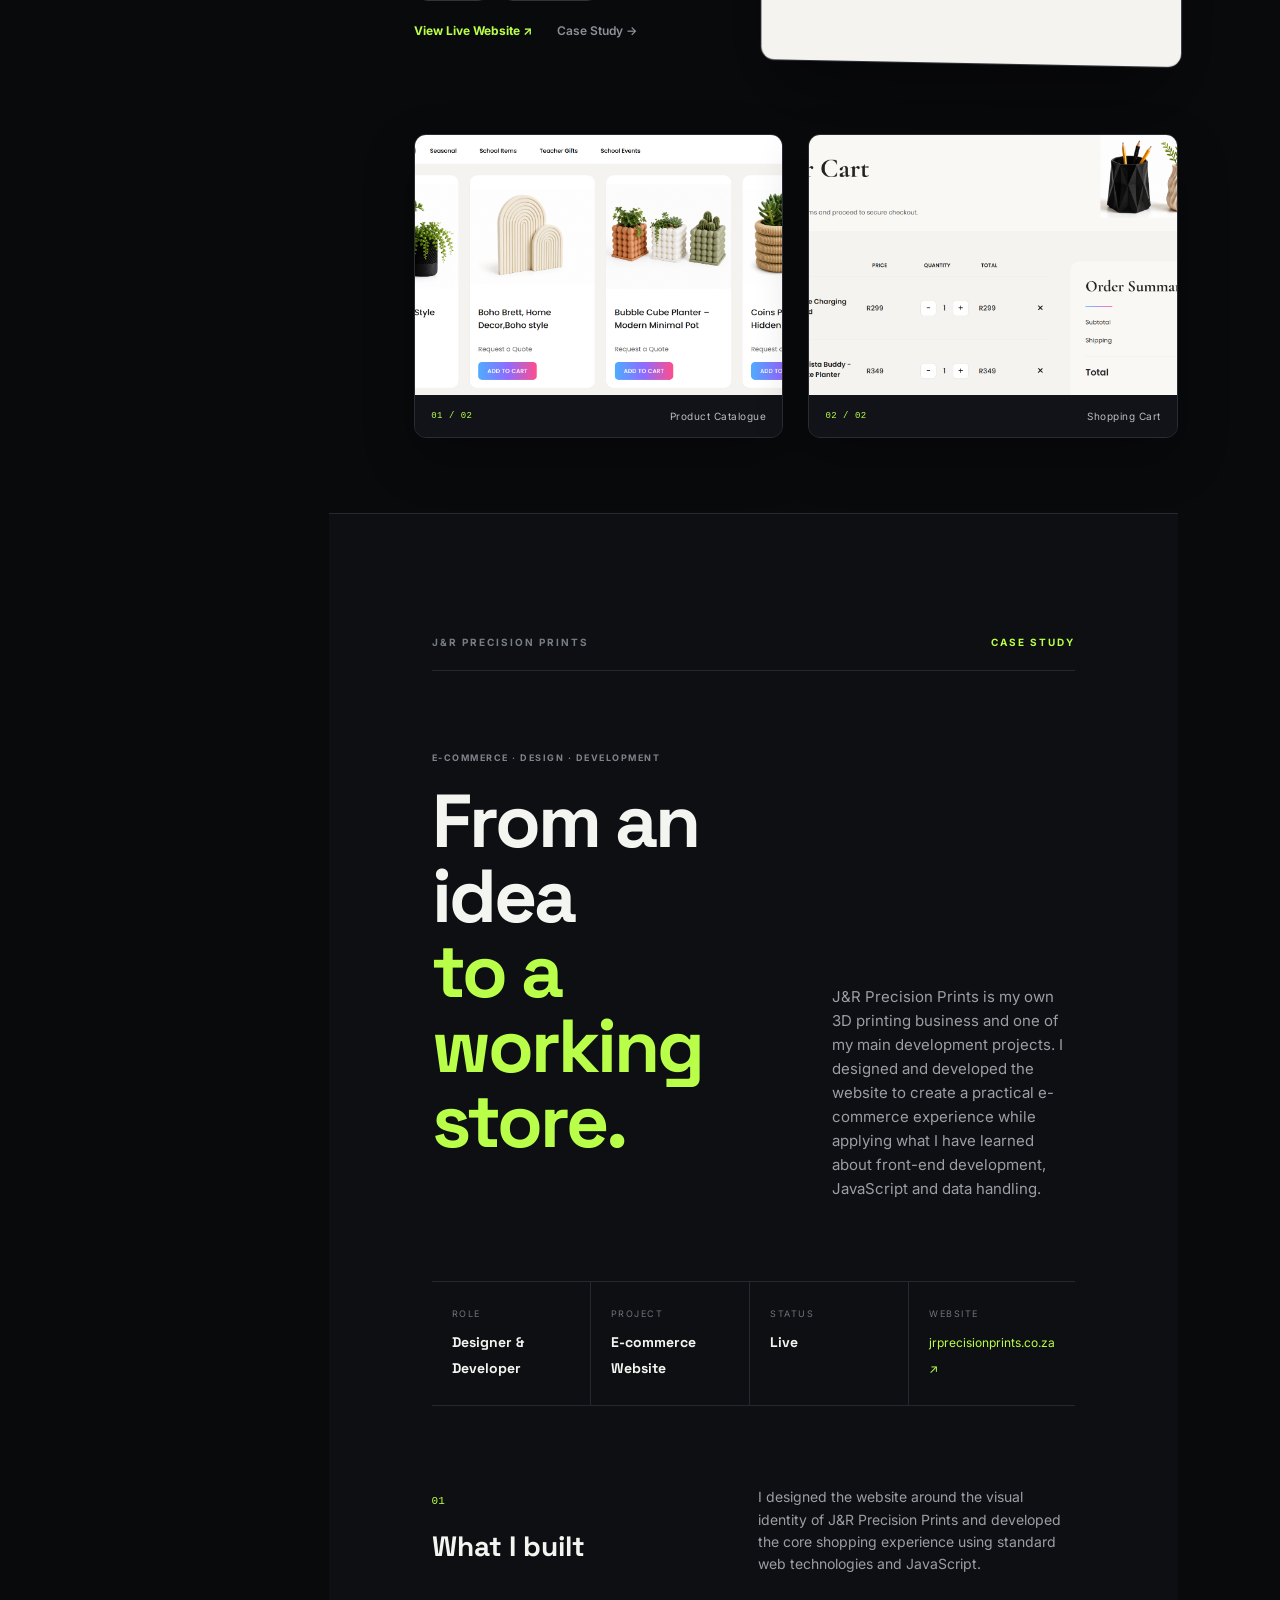
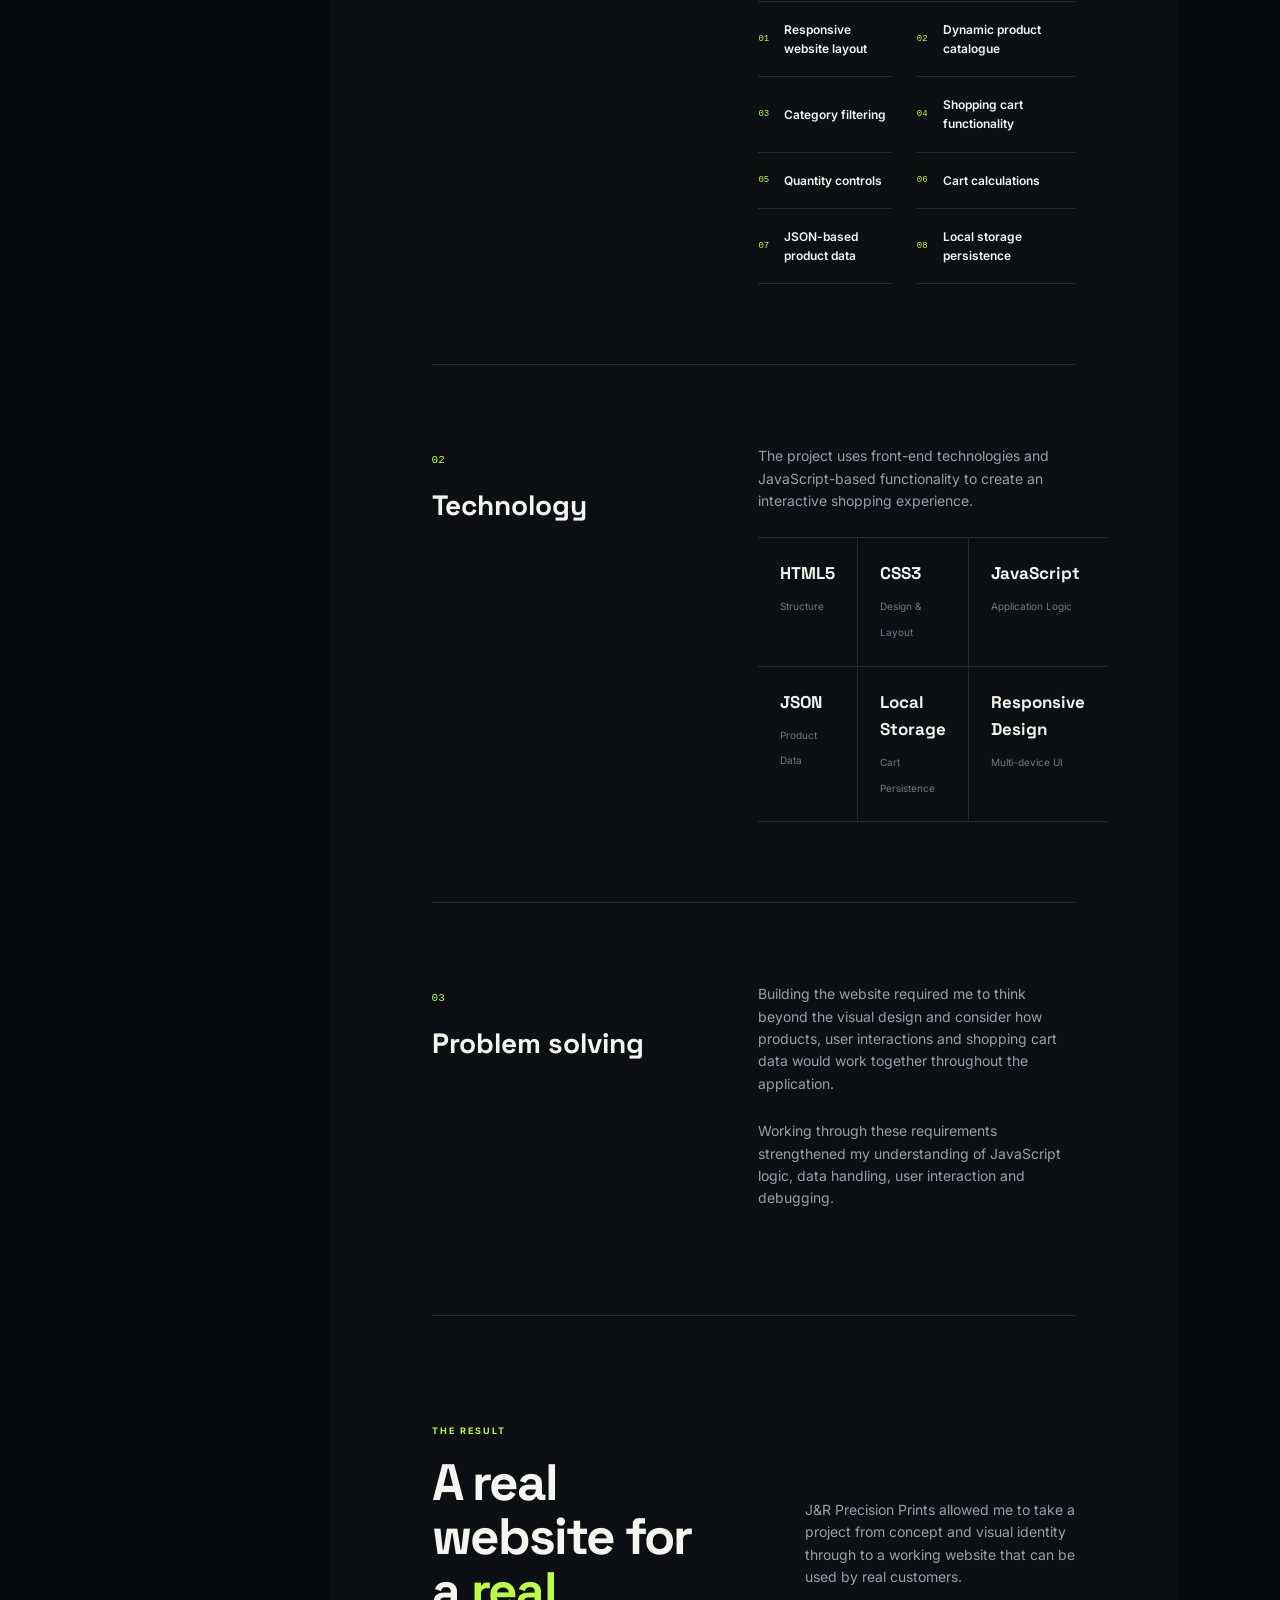
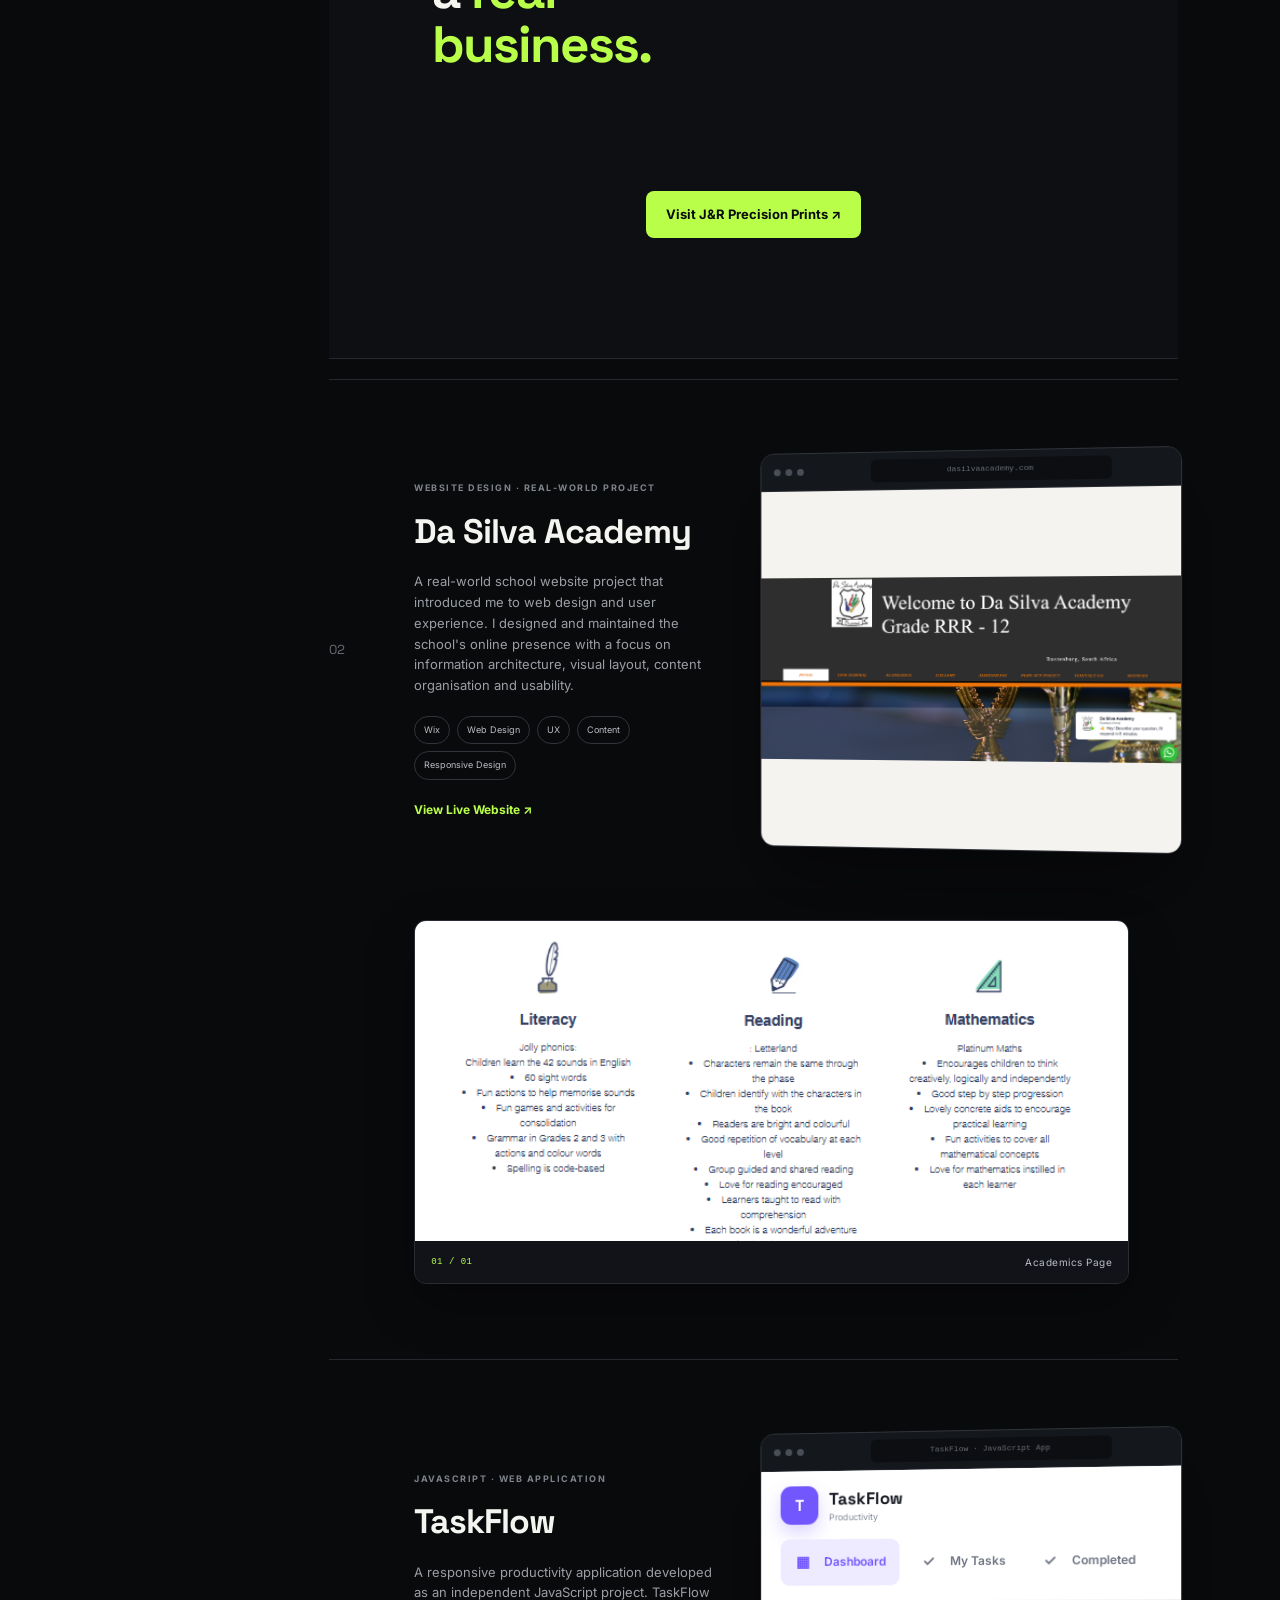
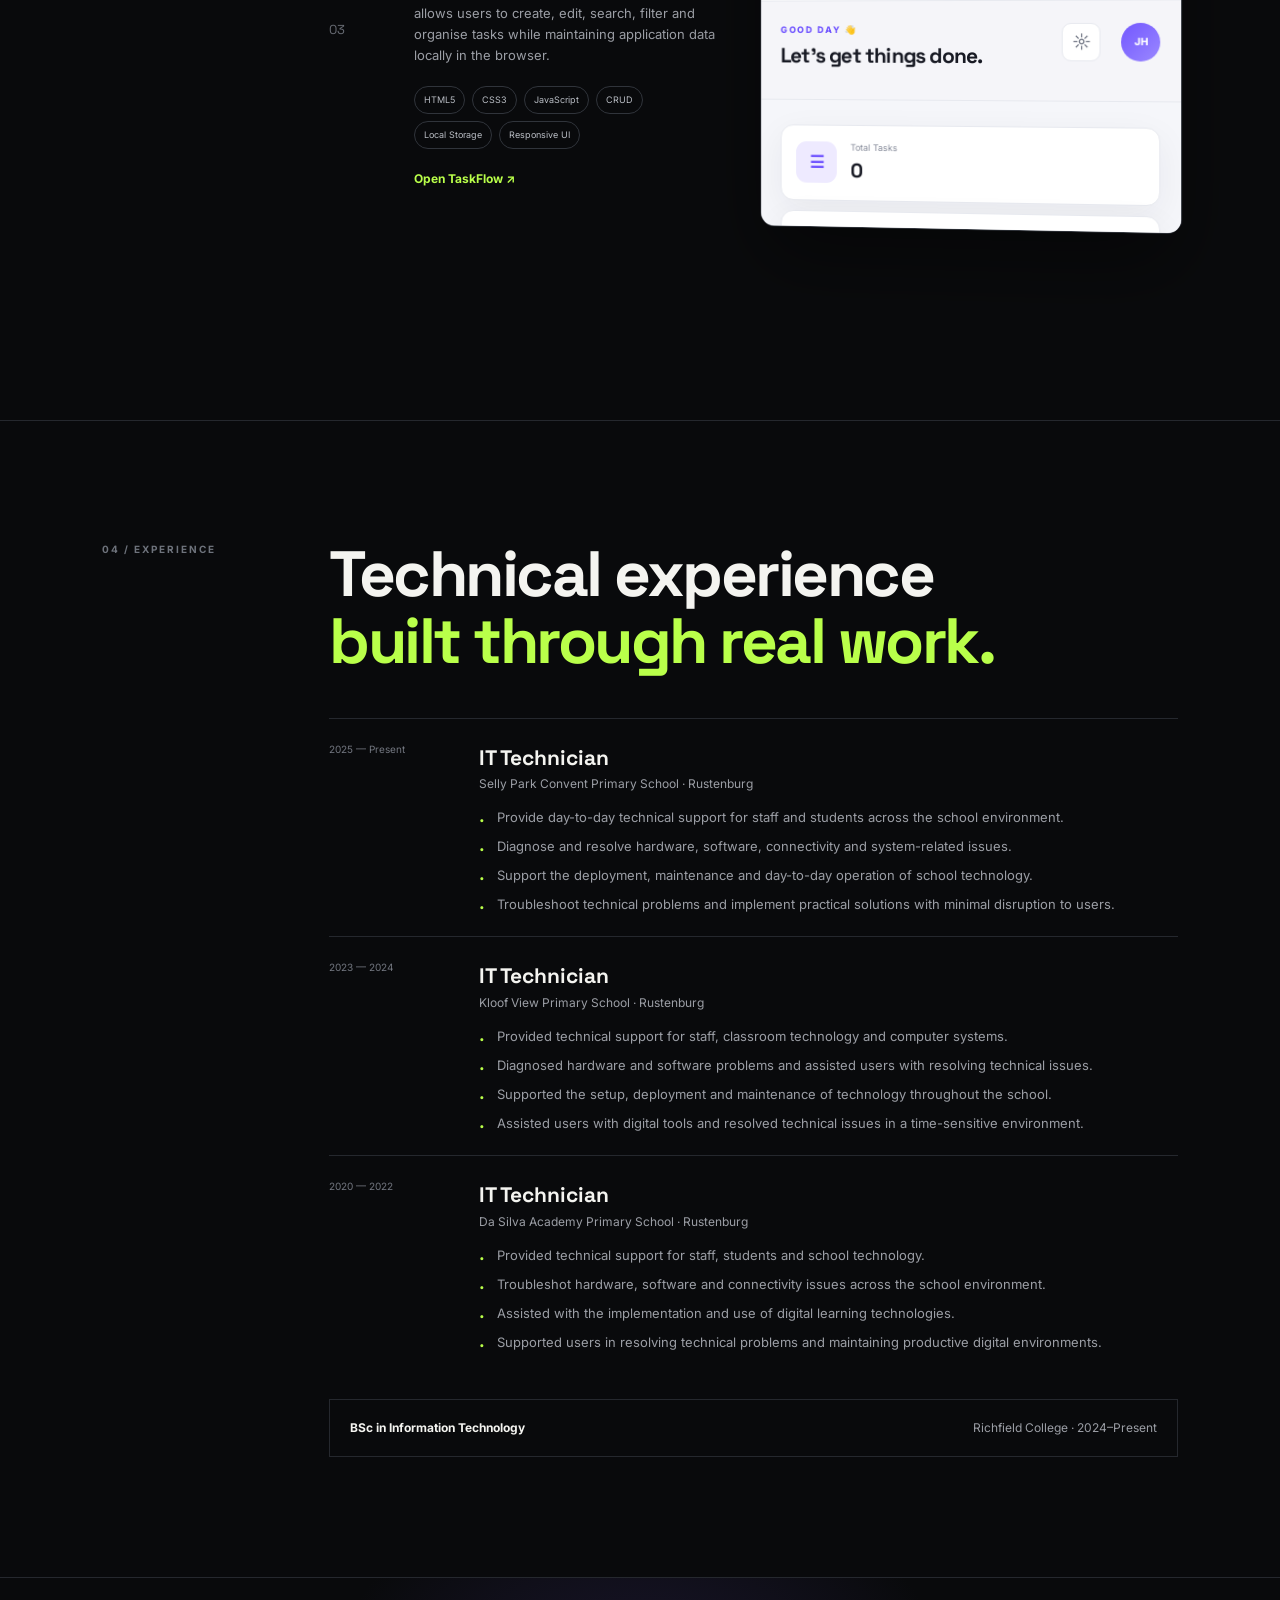
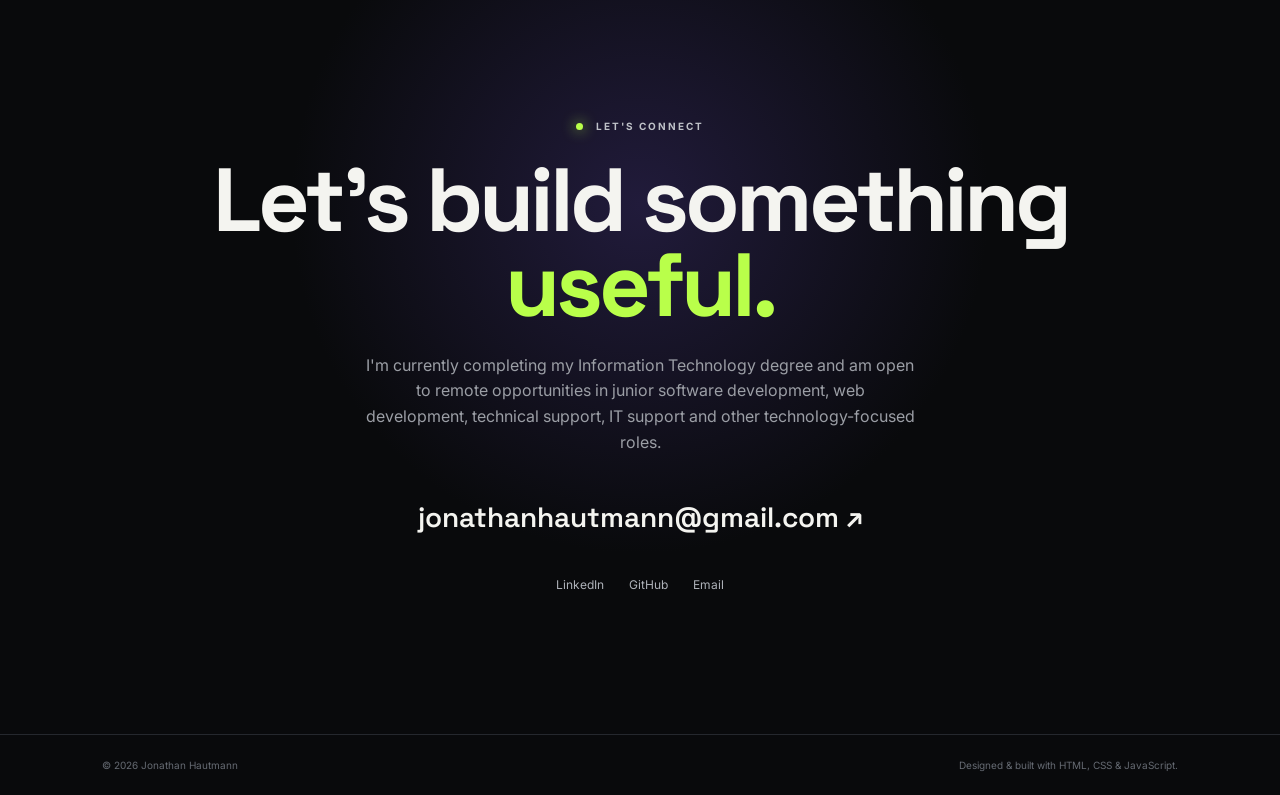
==== commit a466f5c0: "Update index.html" ====
--- a/index.html
+++ b/index.html
@@ -96,7 +96,11 @@
                     <a href="#contact" class="button button-secondary">
                         Get In Touch
                     </a>
-
+                    
+                    <a href="Jonathan-Hautmann-CV.pdf" class="button button-secondary" download>
+                        Download CV
+                    </a>
+                
                 </div>
 
             </div>
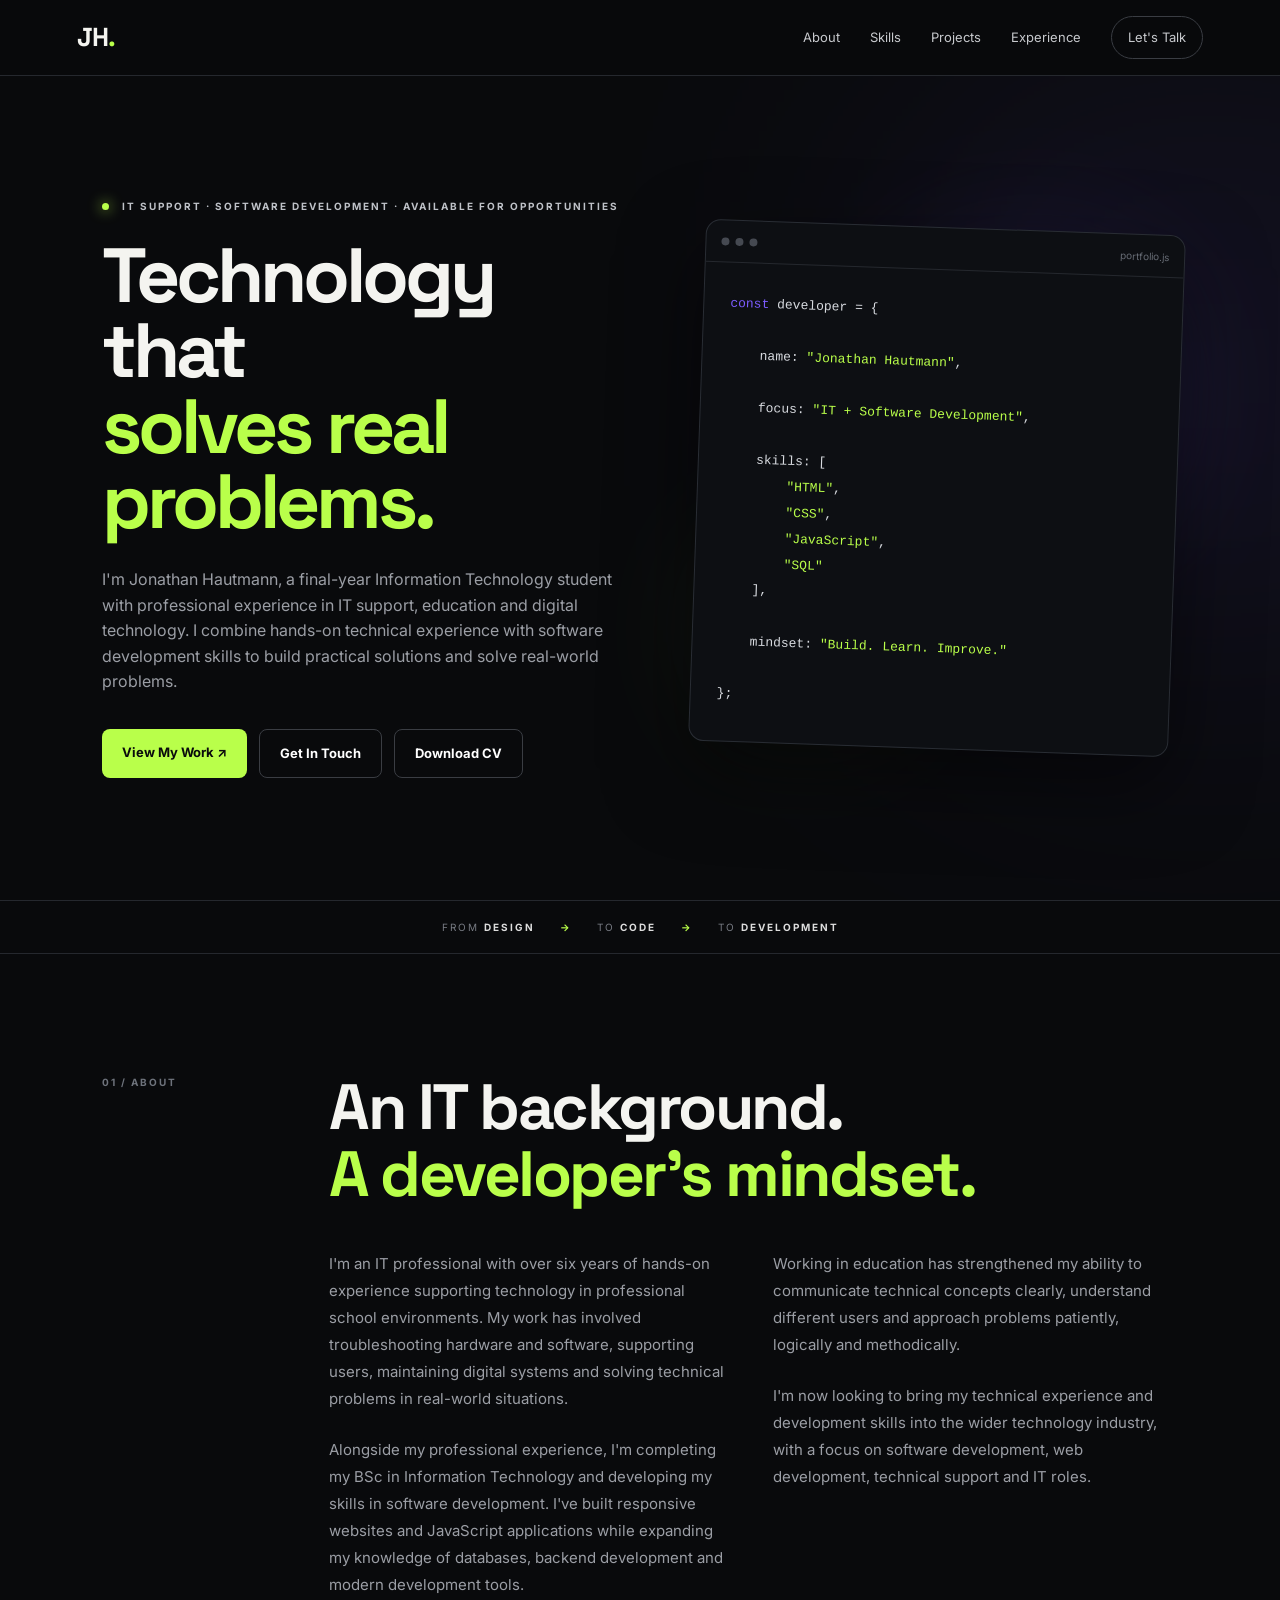
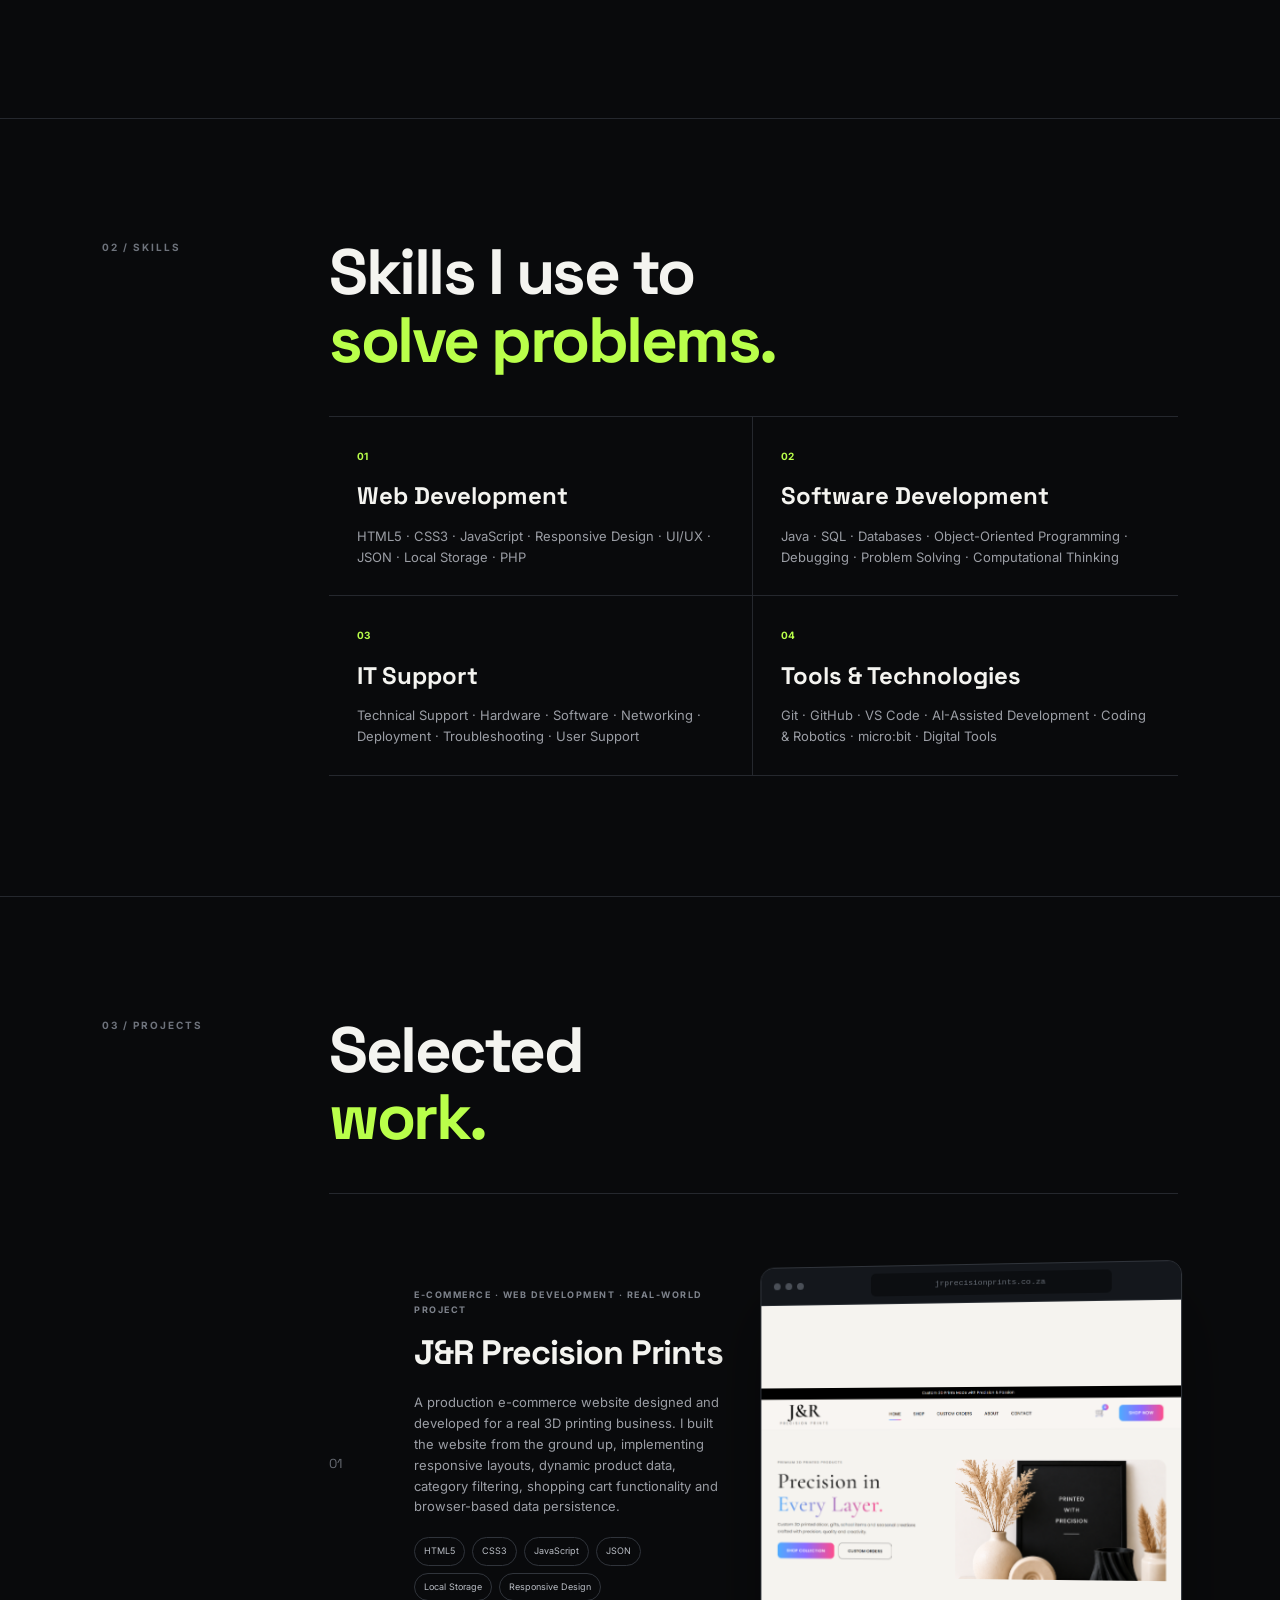
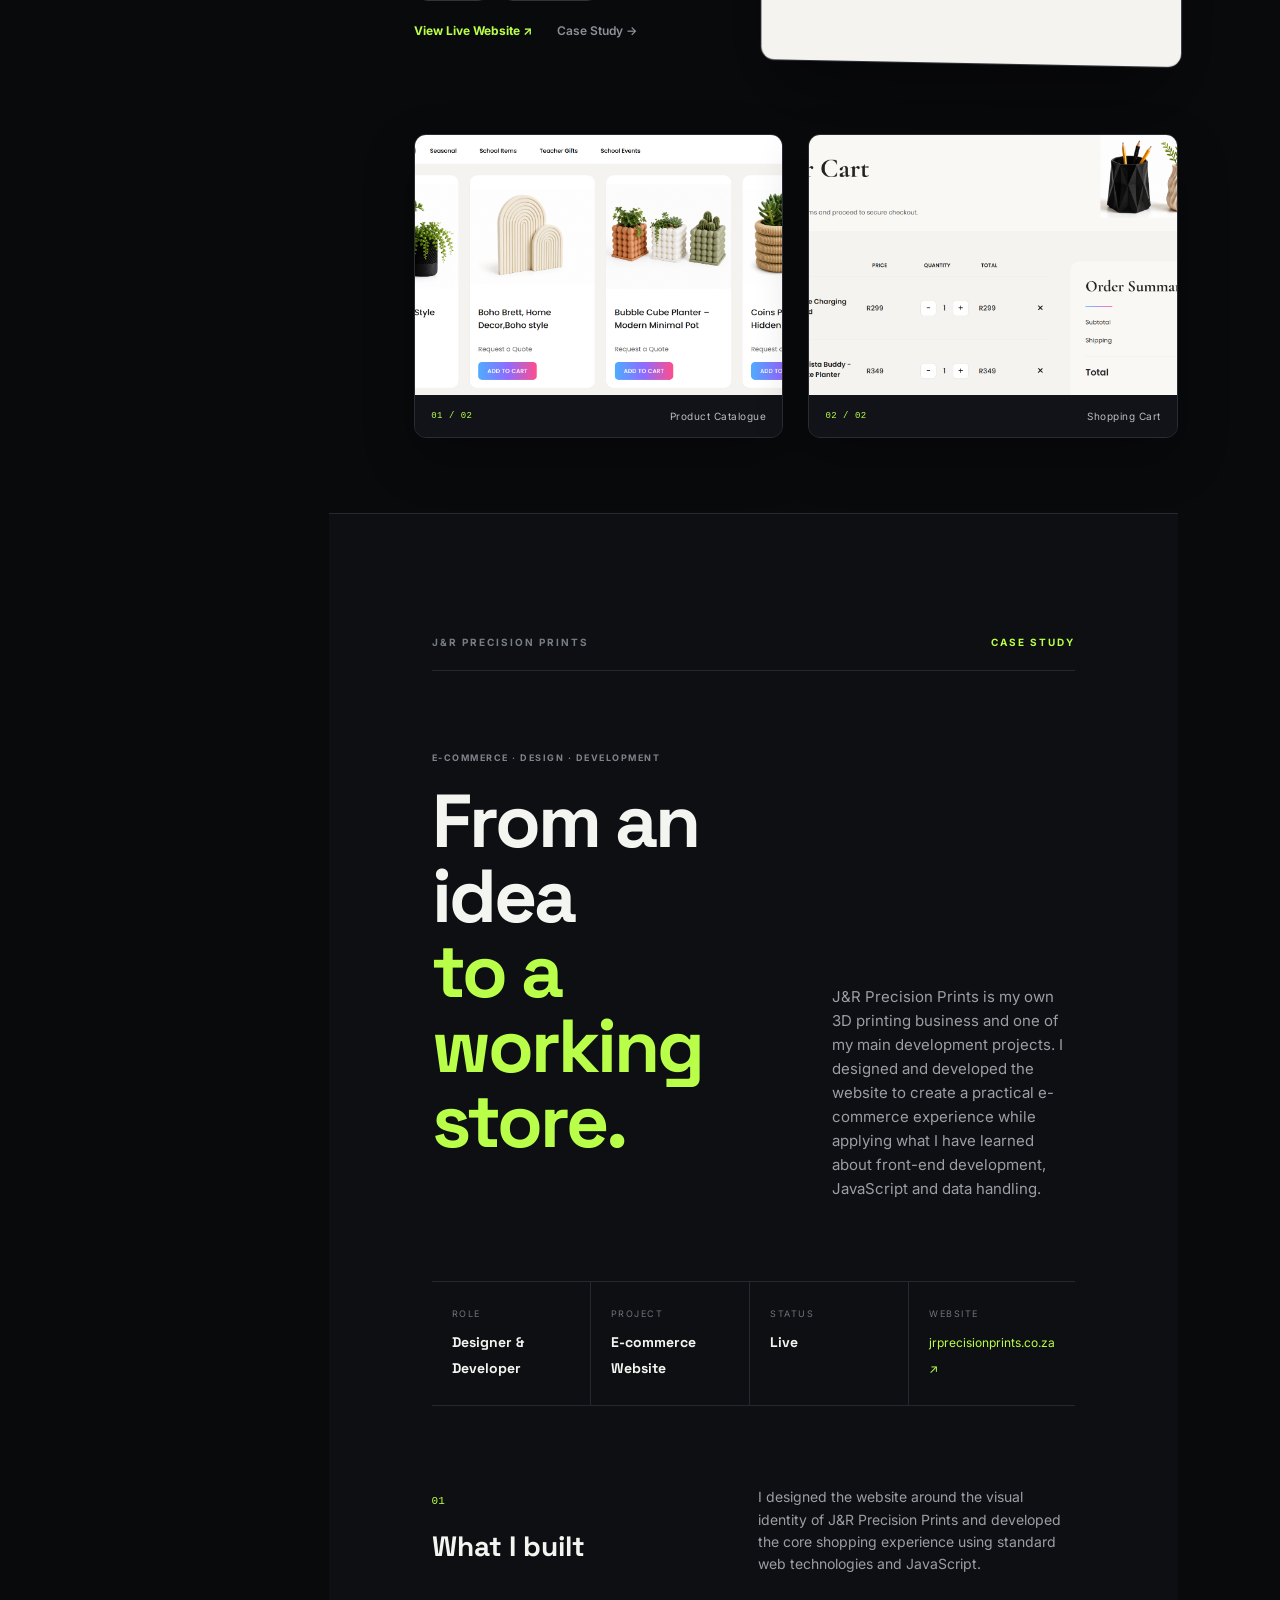
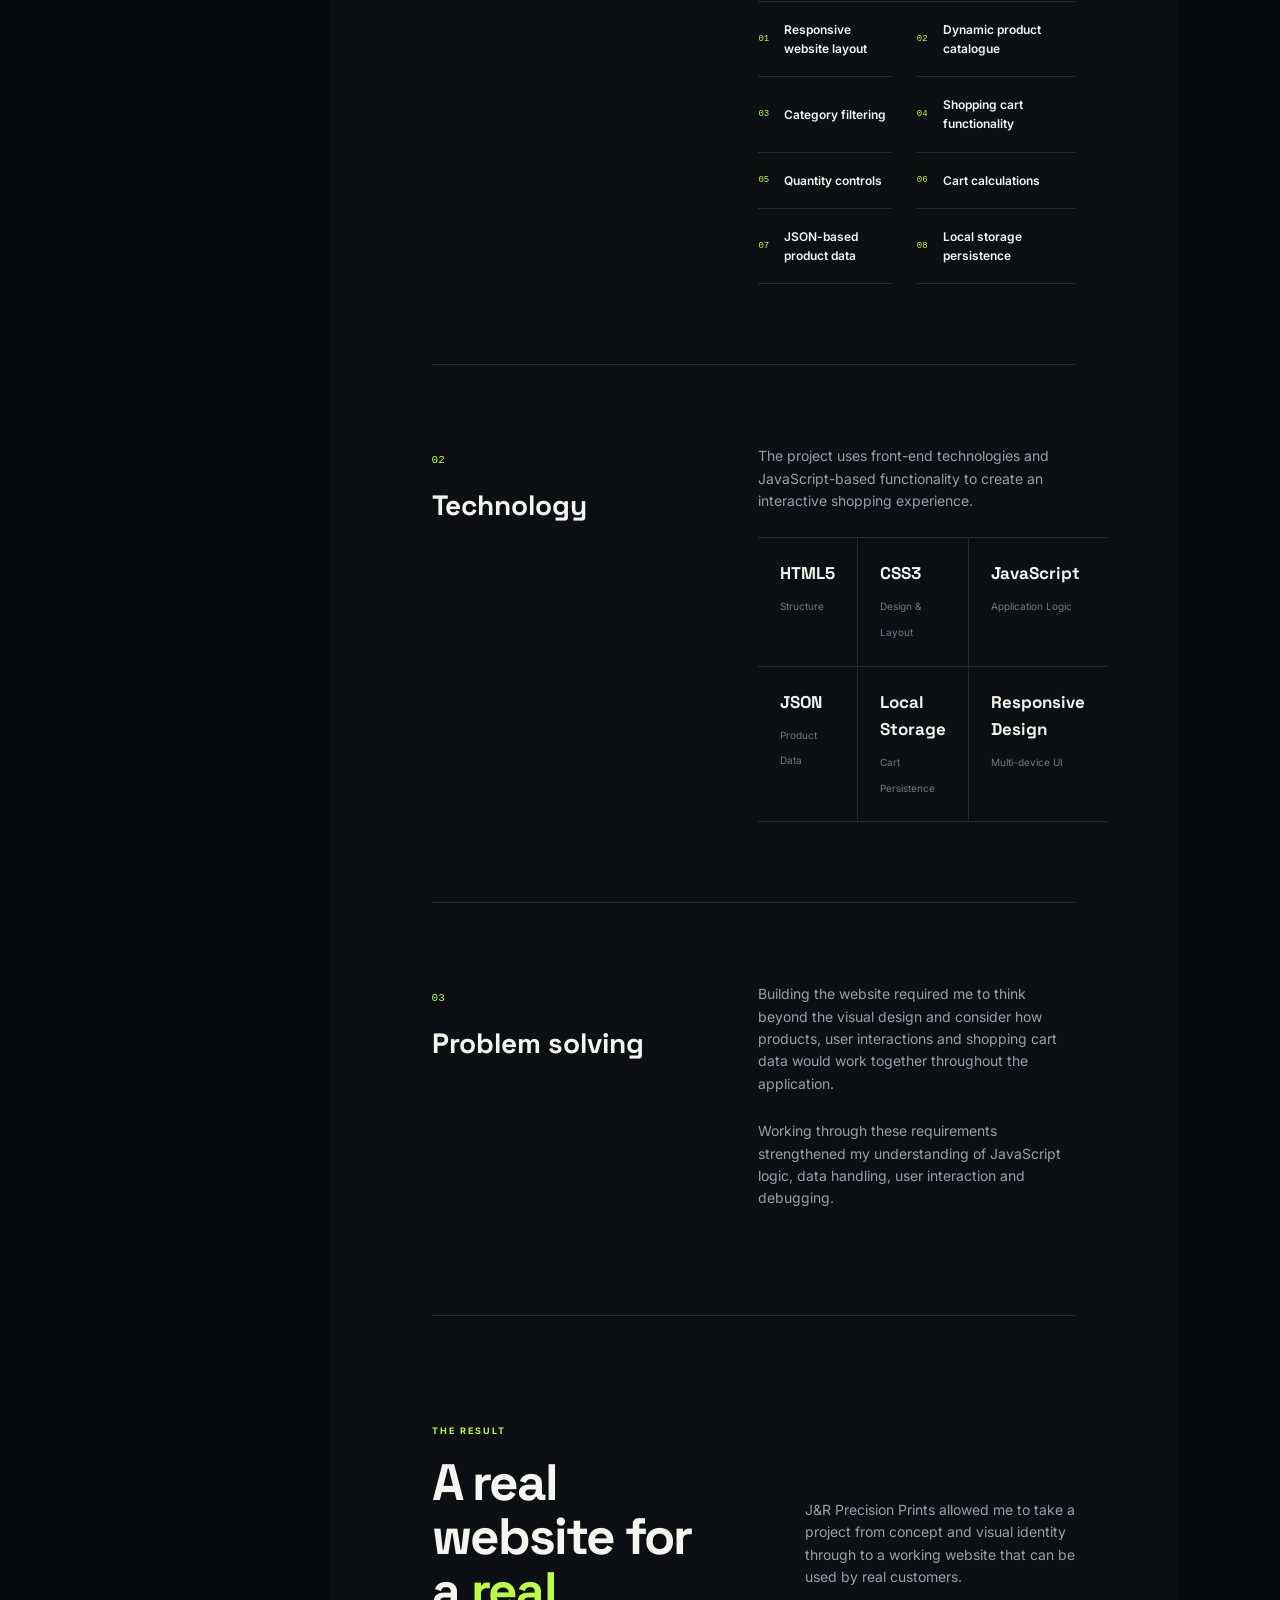
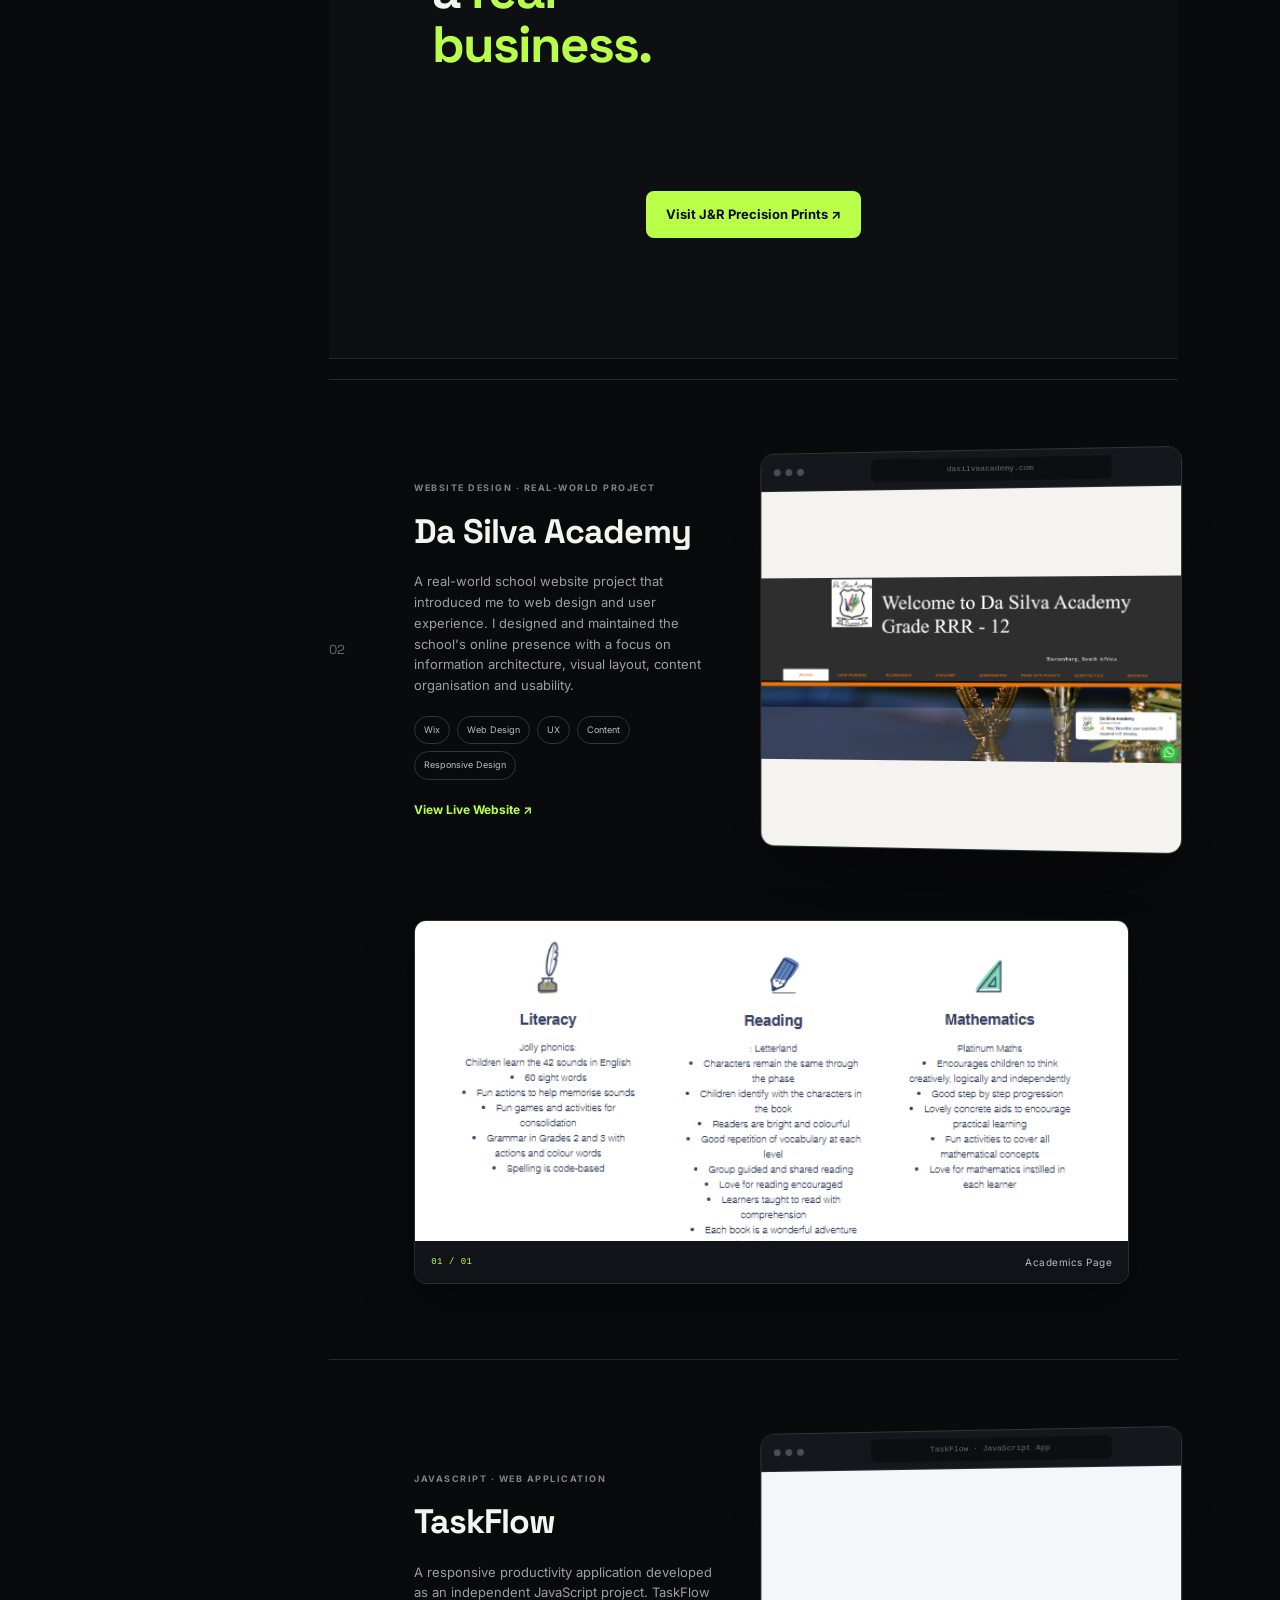
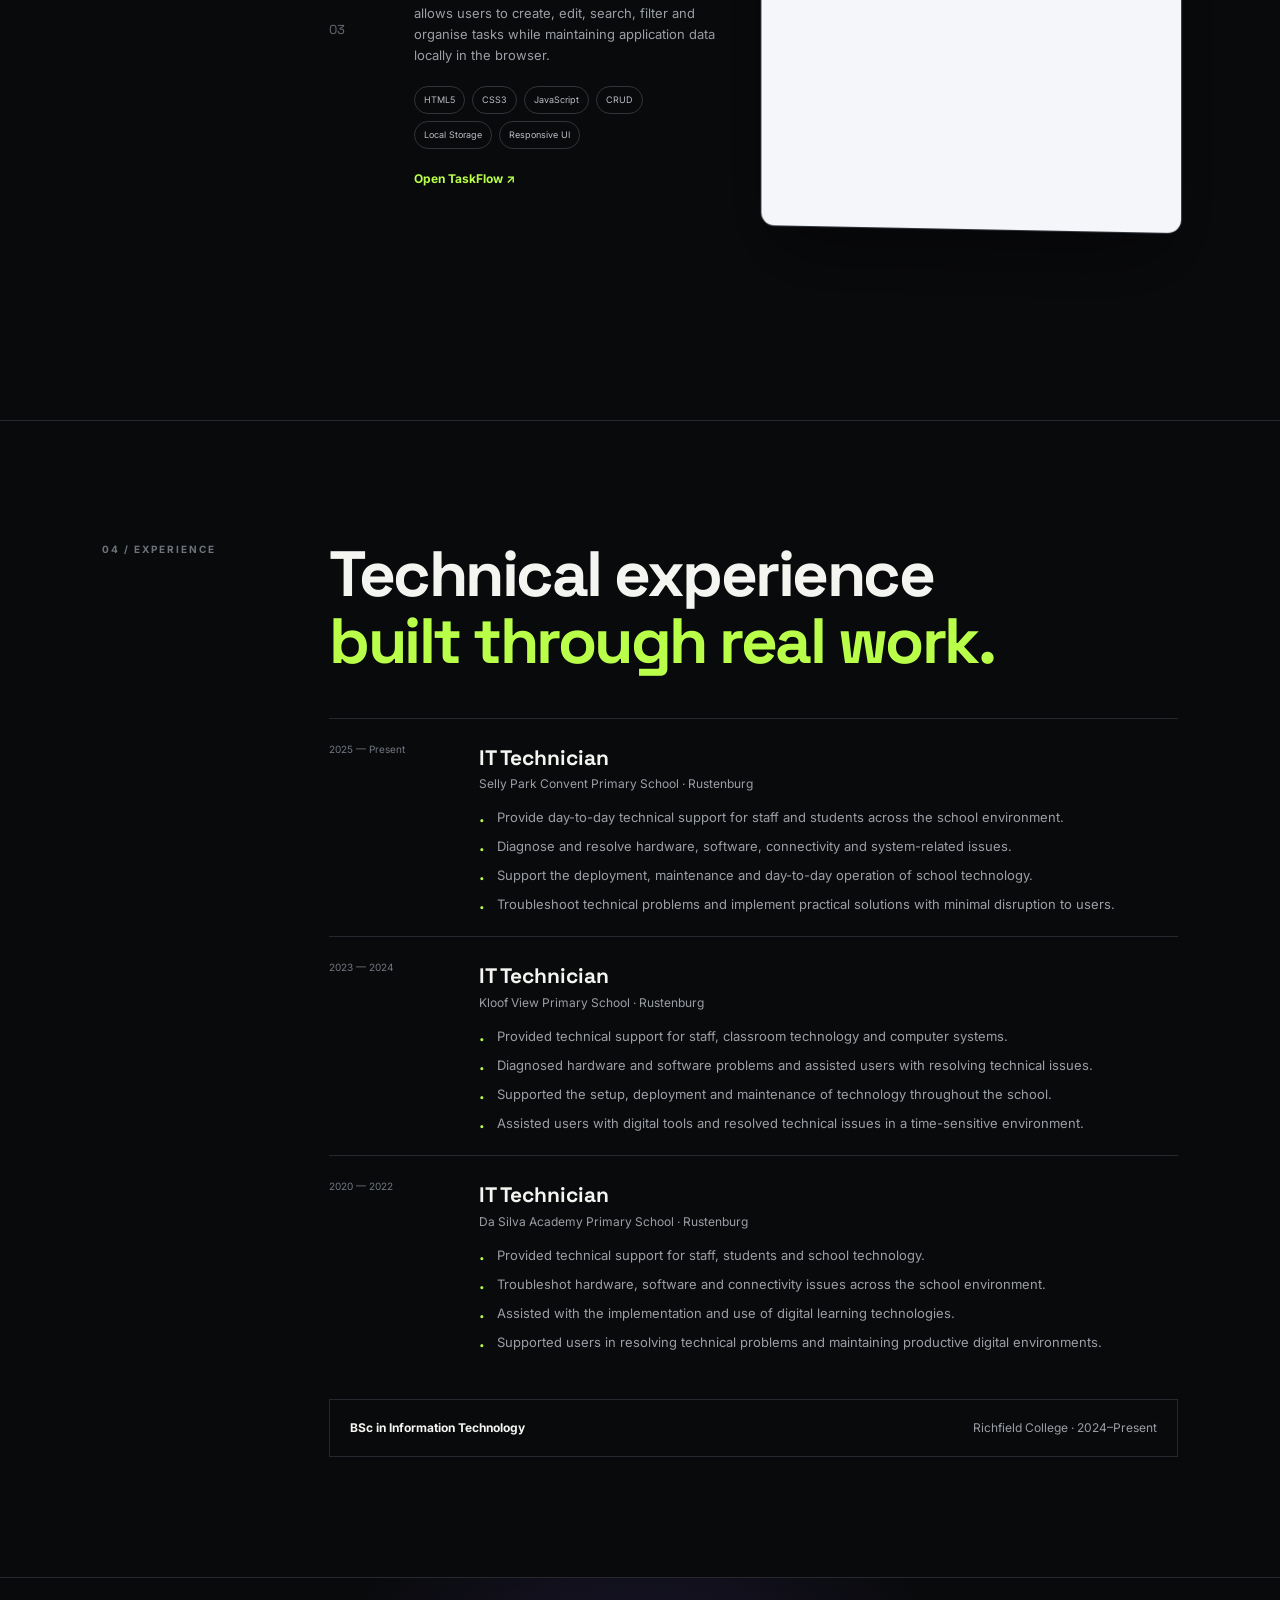
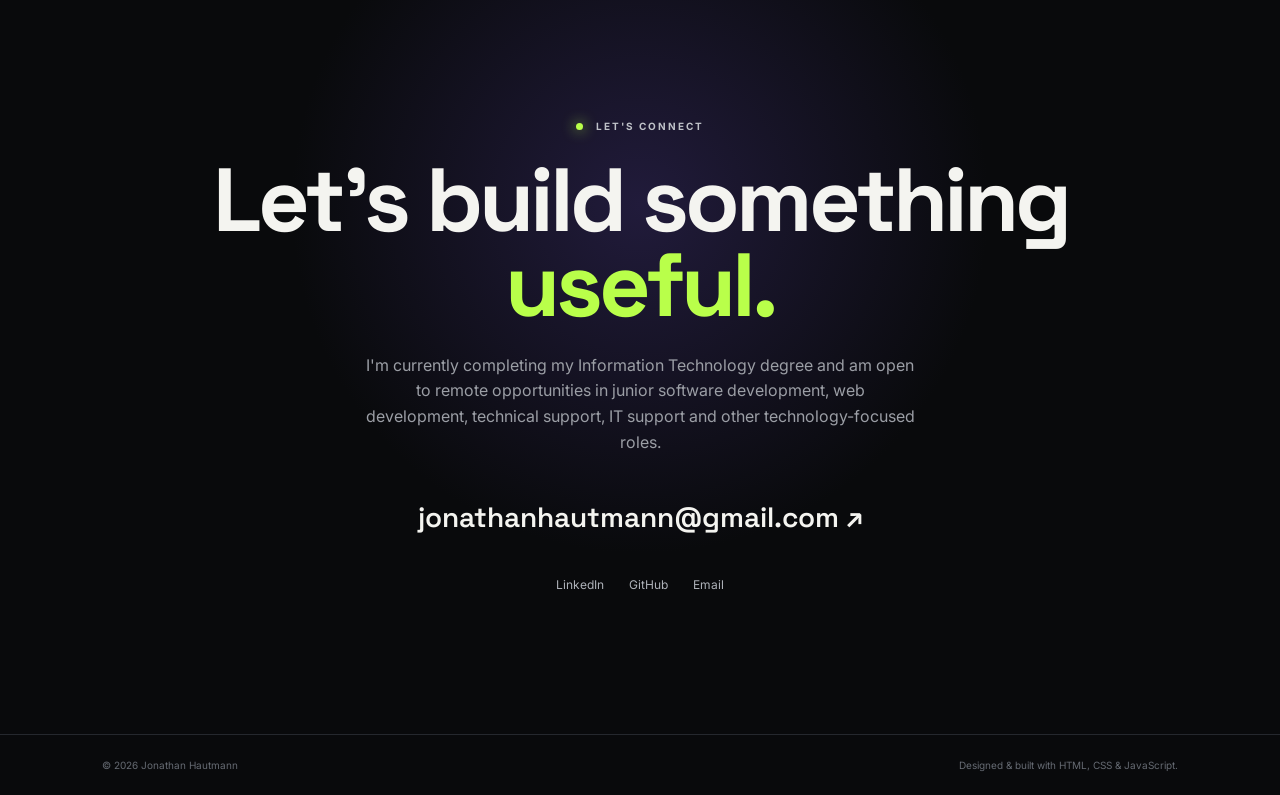
==== commit 8dccf10f: "Update index.html" ====
--- a/index.html
+++ b/index.html
@@ -1270,7 +1270,7 @@
         <!-- Replace # with your real LinkedIn URL -->
 
         <a
-            href="#"
+            href="https://www.linkedin.com/in/jonathan-hautmann-1b0360184/?lipi=urn%3Ali%3Apage%3Ad_flagship3_profile_view_base_contact_details%3BKx45rHnNRgST9OFGT61rGA%3D%3D"
             id="linkedin-link"
             aria-label="Jonathan Hautmann on LinkedIn"
         >
@@ -1290,10 +1290,10 @@
 
 
         <a
-            href="mailto:jonathanhautmann@gmail.com"
-            aria-label="Email Jonathan Hautmann"
+        href="mailto:jonathanhautmann@gmail.com?subject=Contact%20from%20Portfolio"
+        aria-label="Email Jonathan Hautmann"
         >
-            Email
+        Email
         </a>
 
     </div>
